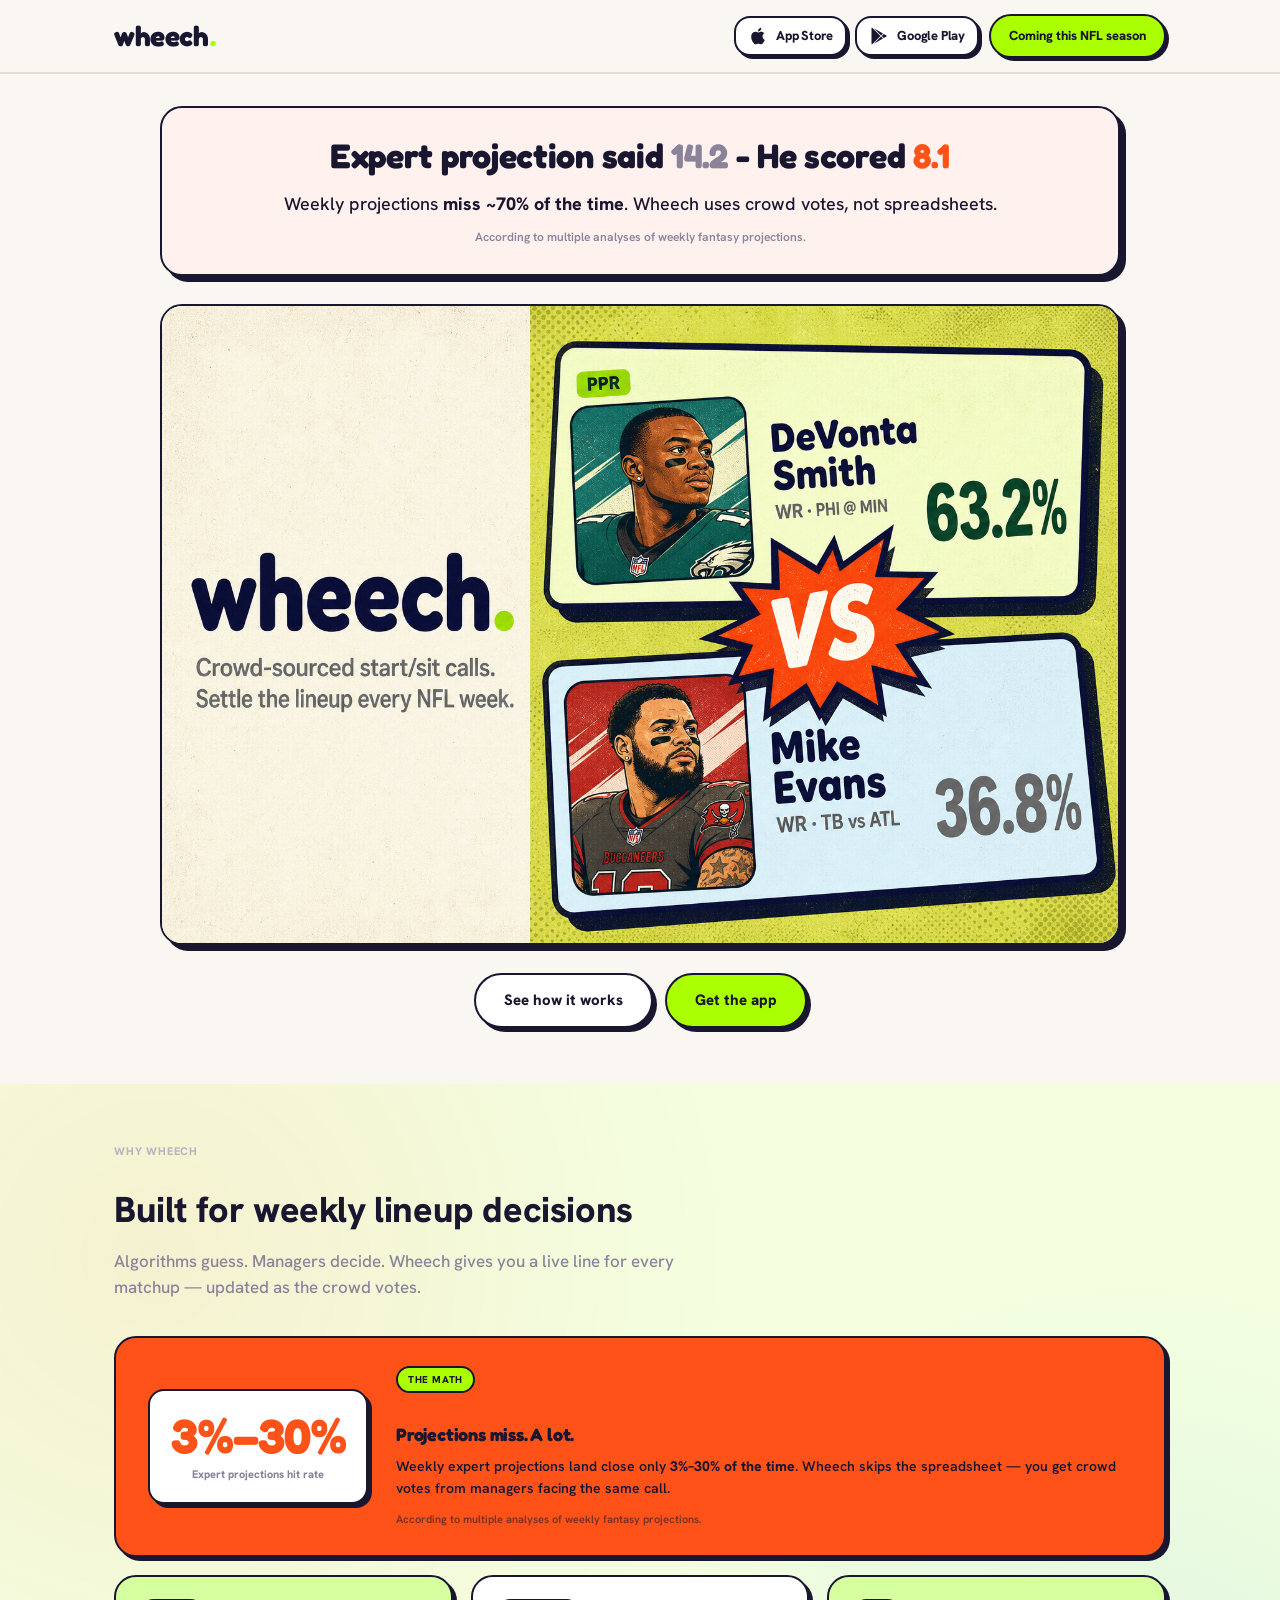
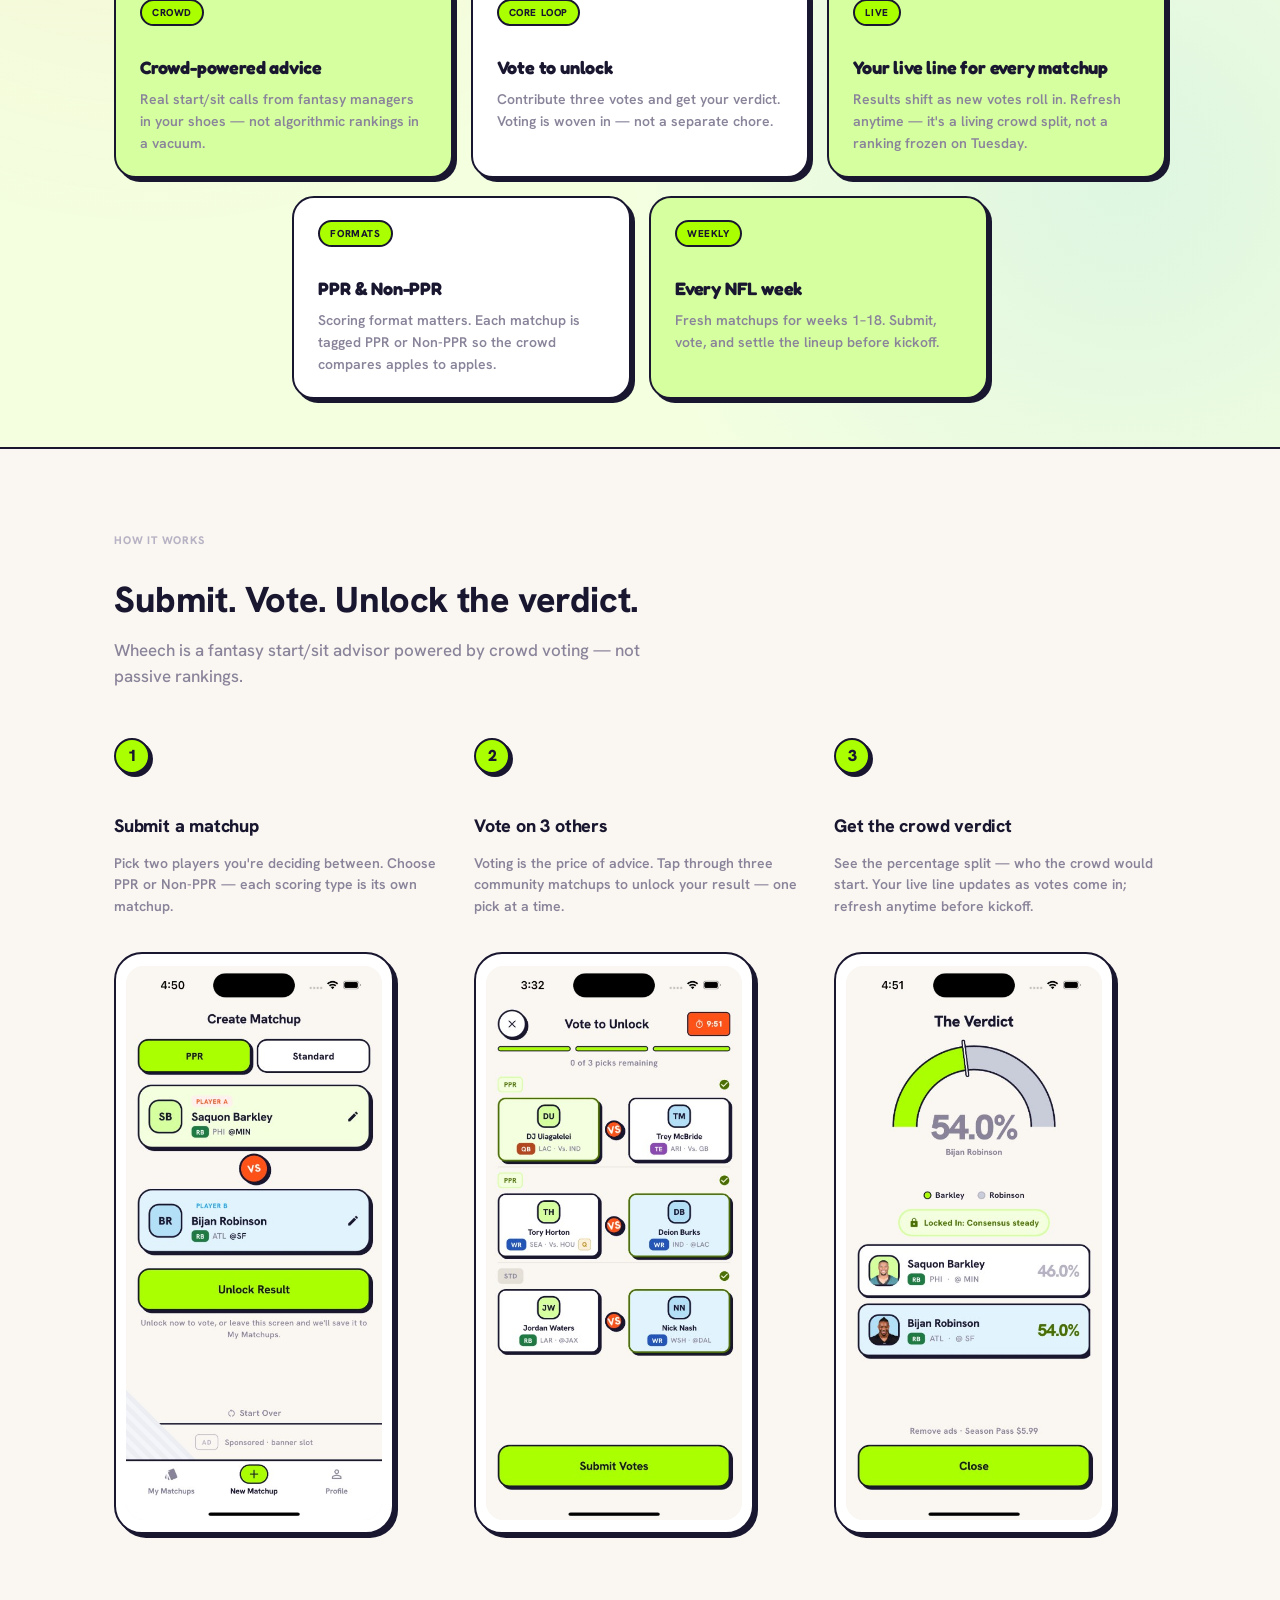
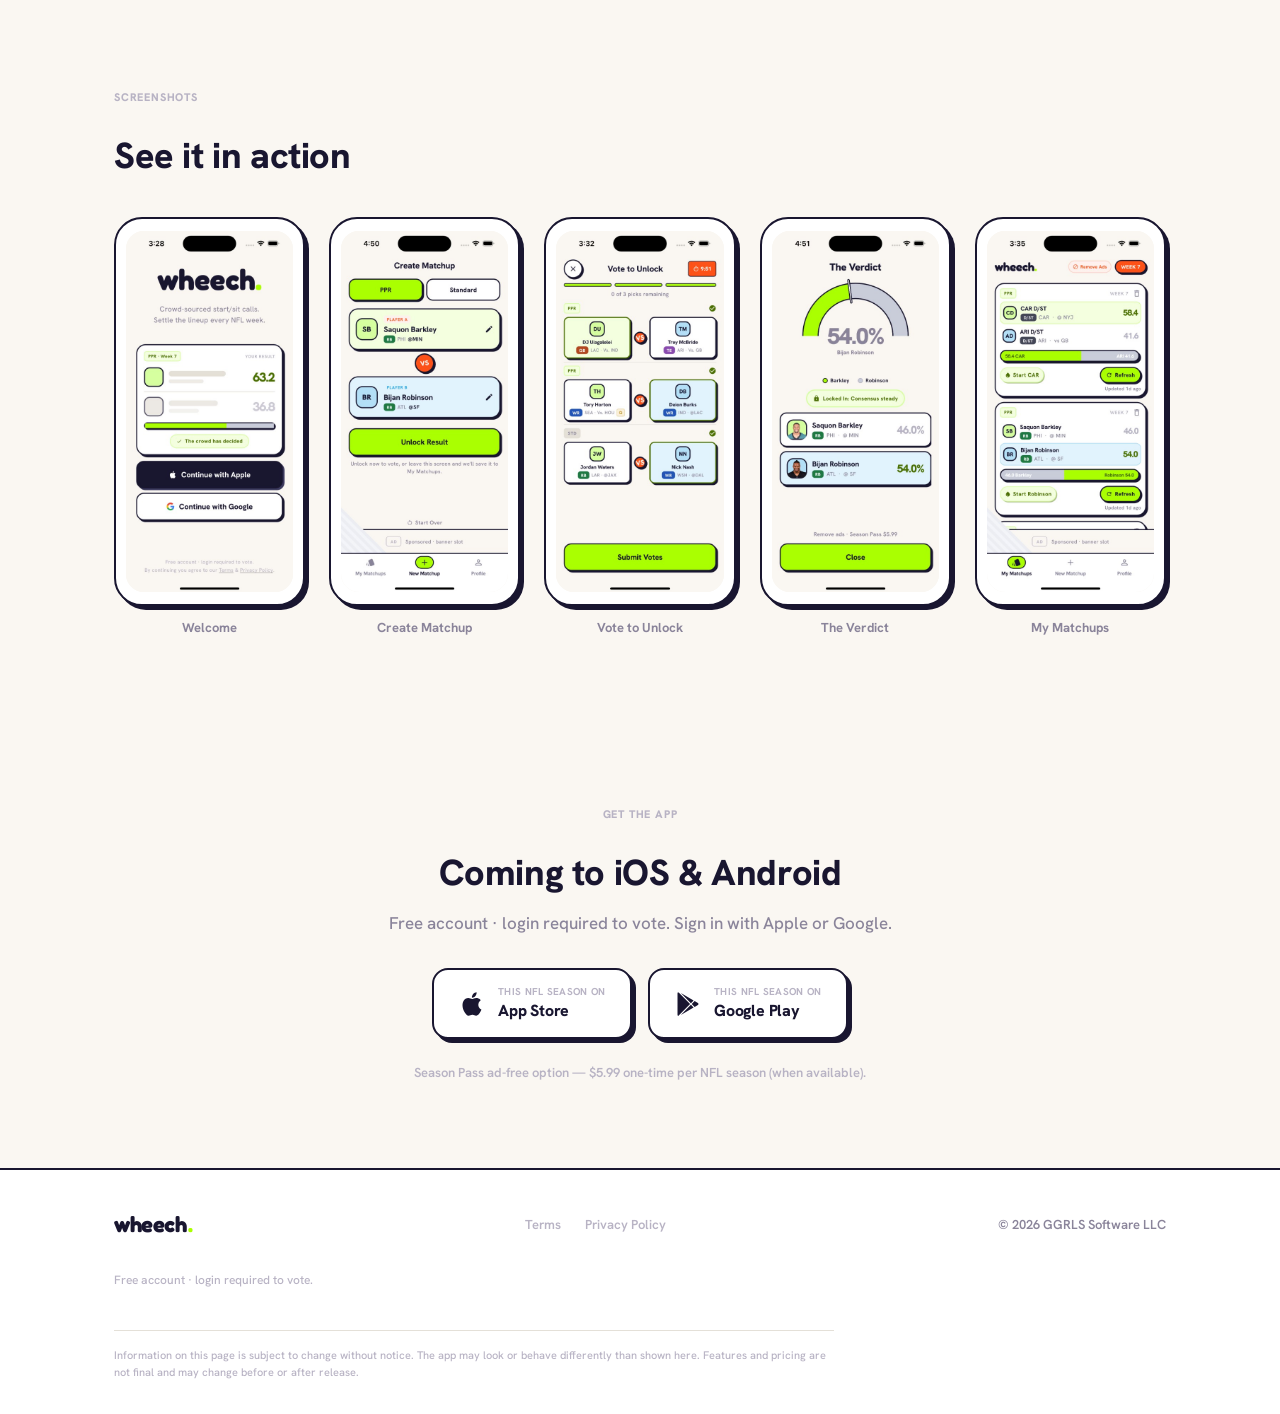
==== index.html @ e5c4a901 "Update coming-soon copy to reference this NFL season. Replace generic "Coming soon" messaging in the" ====
<!DOCTYPE html>
<html lang="en">
<head>
  <meta charset="UTF-8">
  <meta name="viewport" content="width=device-width, initial-scale=1.0, viewport-fit=cover">
  <meta name="theme-color" content="#faf7f2">
  <title>Wheech — Crowd-sourced start/sit calls</title>
  <meta name="description" content="Crowd-sourced start/sit calls. Settle the lineup every NFL week.">
  <meta property="og:title" content="Wheech — Crowd-sourced start/sit calls">
  <meta property="og:description" content="Submit a start/sit matchup, vote on three others, and unlock the crowd verdict.">
  <meta property="og:type" content="website">
  <meta property="og:image" content="images/screenshots/og-image.png">
  <link rel="icon" href="images/favicon.png" type="image/png">
  <link rel="apple-touch-icon" href="images/apple-touch-icon.png">
  <link rel="preconnect" href="https://fonts.googleapis.com">
  <link rel="preconnect" href="https://fonts.gstatic.com" crossorigin>
  <link rel="stylesheet" href="css/wheech-lz.css">
  <link rel="stylesheet" href="css/site.css">
</head>
<body>
  <div class="site-wrap">
    <header class="site-nav">
      <div class="site-nav__inner">
        <a href="#" class="wh-wordmark" aria-label="Wheech home">wheech<span class="wh-dot">.</span></a>
        <div class="site-nav__actions">
          <div class="site-nav__stores" aria-label="Download the app">
            <a href="#get-app" class="store-badge store-badge--nav" aria-label="App Store — coming this NFL season">
              <svg class="store-badge__icon" viewBox="0 0 24 24" fill="currentColor" aria-hidden="true"><path d="M18.71 19.5c-.83 1.24-1.71 2.45-3.05 2.47-1.34.03-1.77-.79-3.29-.79-1.53 0-2 .77-3.27.82-1.31.05-2.3-1.32-3.14-2.53C4.25 17 2.94 12.45 4.7 9.39c.87-1.52 2.43-2.48 4.12-2.51 1.28-.02 2.5.87 3.29.87.78 0 2.26-1.07 3.81-.91.65.03 2.47.26 3.64 1.98-.09.06-2.17 1.28-2.15 3.81.03 3.02 2.65 4.03 2.68 4.04-.03.07-.42 1.44-1.38 2.83M13 3.5c.73-.83 1.94-1.46 2.94-1.5.13 1.17-.34 2.35-1.04 3.19-.69.85-1.83 1.51-2.95 1.42-.15-1.15.41-2.35 1.05-3.11z"/></svg>
              <span class="store-badge__text">
                <span class="store-badge__label">App Store</span>
              </span>
            </a>
            <a href="#get-app" class="store-badge store-badge--nav" aria-label="Google Play — coming this NFL season">
              <svg class="store-badge__icon" viewBox="0 0 24 24" fill="currentColor" aria-hidden="true"><path d="M3.609 1.814L13.792 12 3.61 22.186a1.004 1.004 0 0 1-.601-.92V2.734a1.004 1.004 0 0 1 .601-.92zm10.89 10.893l2.302 2.302-10.937 6.333 8.635-8.635zm3.199-3.198l2.807 1.626a1 1 0 0 1 0 1.73l-2.808 1.626L15.206 12l2.492-2.491zM5.864 2.658L16.8 8.99l-2.302 2.302-8.634-8.634z"/></svg>
              <span class="store-badge__text">
                <span class="store-badge__label">Google Play</span>
              </span>
            </a>
          </div>
          <span class="site-nav__cta">Coming this NFL season</span>
        </div>
      </div>
    </header>

    <main>
      <section class="hero">
        <div class="container hero__inner">
          <div class="hook-stat" role="region" aria-label="Why projections fall short">
            <h1 class="hook-stat__headline">
              Expert projection said <span class="hook-stat__proj">14.2</span> - He scored <span class="hook-stat__actual">8.1</span>
            </h1>
            <p class="hook-stat__body">
              Weekly projections <strong>miss ~70% of the time</strong>.
              Wheech uses crowd votes, not spreadsheets.
            </p>
            <p class="hook-stat__source">According to multiple analyses of weekly fantasy projections.</p>
          </div>
          <figure class="hero-art" aria-label="Wheech — crowd-sourced start/sit calls">
            <img
              src="images/screenshots/og-image.png"
              alt="Wheech — Crowd-sourced start/sit calls. DeVonta Smith vs Mike Evans crowd verdict."
              class="hero-art__img"
              width="1200"
              height="630"
            >
          </figure>
          <div class="hero__actions">
            <a href="#how-it-works" class="hero__cta hero__cta--ghost">See how it works</a>
            <a href="#get-app" class="hero__cta">Get the app</a>
          </div>
        </div>
      </section>

      <section class="section section--tight why-wheech" id="why-wheech">
        <div class="container">
          <p class="section__eyebrow">Why Wheech</p>
          <h2 class="section__title">Built for weekly lineup decisions</h2>
          <p class="section__lead">Algorithms guess. Managers decide. Wheech gives you a live line for every matchup — updated as the crowd votes.</p>

          <div class="features">
            <article class="feature-card feature-card--featured">
              <div class="feature-card__stat-block" aria-hidden="true">
                <span class="feature-card__stat">3%–30%</span>
                <span class="feature-card__stat-label">Expert projections hit rate</span>
              </div>
              <div class="feature-card__content">
                <span class="feature-card__badge feature-card__badge--lime">The math</span>
                <h3 class="feature-card__title">Projections miss. A lot.</h3>
                <p class="feature-card__text">Weekly expert projections land close only <strong>3%–30% of the time</strong>. Wheech skips the spreadsheet — you get crowd votes from managers facing the same call.</p>
                <p class="feature-card__source">According to multiple analyses of weekly fantasy projections.</p>
              </div>
            </article>

            <article class="feature-card">
              <span class="feature-card__badge feature-card__badge--lime">Crowd</span>
              <h3 class="feature-card__title">Crowd-powered advice</h3>
              <p class="feature-card__text">Real start/sit calls from fantasy managers in your shoes — not algorithmic rankings in a vacuum.</p>
            </article>

            <article class="feature-card">
              <span class="feature-card__badge feature-card__badge--lime">Core loop</span>
              <h3 class="feature-card__title">Vote to unlock</h3>
              <p class="feature-card__text">Contribute three votes and get your verdict. Voting is woven in — not a separate chore.</p>
            </article>

            <article class="feature-card">
              <span class="feature-card__badge feature-card__badge--lime">Live</span>
              <h3 class="feature-card__title">Your live line for every matchup</h3>
              <p class="feature-card__text">Results shift as new votes roll in. Refresh anytime — it's a living crowd split, not a ranking frozen on Tuesday.</p>
            </article>

            <article class="feature-card">
              <span class="feature-card__badge feature-card__badge--lime">Formats</span>
              <h3 class="feature-card__title">PPR &amp; Non-PPR</h3>
              <p class="feature-card__text">Scoring format matters. Each matchup is tagged PPR or Non-PPR so the crowd compares apples to apples.</p>
            </article>

            <article class="feature-card">
              <span class="feature-card__badge feature-card__badge--lime">Weekly</span>
              <h3 class="feature-card__title">Every NFL week</h3>
              <p class="feature-card__text">Fresh matchups for weeks 1–18. Submit, vote, and settle the lineup before kickoff.</p>
            </article>
          </div>
        </div>
      </section>

      <section class="section" id="how-it-works">
        <div class="container">
          <p class="section__eyebrow">How it works</p>
          <h2 class="section__title">Submit. Vote. Unlock the verdict.</h2>
          <p class="section__lead">Wheech is a fantasy start/sit advisor powered by crowd voting — not passive rankings.</p>

          <div class="steps">
            <article class="step">
              <span class="step__num">1</span>
              <div>
                <h3 class="step__title">Submit a matchup</h3>
                <p class="step__text">Pick two players you're deciding between. Choose PPR or Non-PPR — each scoring type is its own matchup.</p>
              </div>
              <figure class="phone-frame" aria-label="App screenshot: Create matchup">
                <div class="phone-frame__shell">
                  <div class="phone-frame__screen">
                    <div class="screenshot-slot">
                      <img src="images/screenshots/create-matchup.png" alt="Create matchup screen" class="screenshot-img" onload="this.parentElement.classList.add('has-image')" onerror="this.remove()">
                      <div class="screenshot-placeholder">
                        <span class="screenshot-placeholder__label">Screenshot: Create Matchup</span>
                        <span class="screenshot-placeholder__file">create-matchup.png</span>
                      </div>
                    </div>
                  </div>
                </div>
              </figure>
            </article>

            <article class="step">
              <span class="step__num">2</span>
              <div>
                <h3 class="step__title">Vote on 3 others</h3>
                <p class="step__text">Voting is the price of advice. Tap through three community matchups to unlock your result — one pick at a time.</p>
              </div>
              <figure class="phone-frame" aria-label="App screenshot: Vote gate">
                <div class="phone-frame__shell">
                  <div class="phone-frame__screen">
                    <div class="screenshot-slot">
                      <img src="images/screenshots/vote-gate.png" alt="Vote gate screen" class="screenshot-img" onload="this.parentElement.classList.add('has-image')" onerror="this.remove()">
                      <div class="screenshot-placeholder">
                        <span class="screenshot-placeholder__label">Screenshot: Vote gate</span>
                        <span class="screenshot-placeholder__file">vote-gate.png</span>
                      </div>
                    </div>
                  </div>
                </div>
              </figure>
            </article>

            <article class="step">
              <span class="step__num">3</span>
              <div>
                <h3 class="step__title">Get the crowd verdict</h3>
                <p class="step__text">See the percentage split — who the crowd would start. Your live line updates as votes come in; refresh anytime before kickoff.</p>
              </div>
              <figure class="phone-frame" aria-label="App screenshot: Results">
                <div class="phone-frame__shell">
                  <div class="phone-frame__screen">
                    <div class="screenshot-slot">
                      <img src="images/screenshots/results.png" alt="Results screen" class="screenshot-img" onload="this.parentElement.classList.add('has-image')" onerror="this.remove()">
                      <div class="screenshot-placeholder">
                        <span class="screenshot-placeholder__label">Screenshot: Results / Verdict</span>
                        <span class="screenshot-placeholder__file">results.png</span>
                      </div>
                    </div>
                  </div>
                </div>
              </figure>
            </article>
          </div>
        </div>
      </section>

      <section class="section" id="screenshots">
        <div class="container">
          <p class="section__eyebrow">Screenshots</p>
          <h2 class="section__title">See it in action</h2>

          <div class="screenshots-grid screenshots-grid--5">
            <div>
              <figure class="phone-frame">
                <div class="phone-frame__shell">
                  <div class="phone-frame__screen">
                    <div class="screenshot-slot">
                      <img src="images/screenshots/welcome.png" alt="Welcome screen" class="screenshot-img" onload="this.parentElement.classList.add('has-image')" onerror="this.remove()">
                      <div class="screenshot-placeholder">
                        <span class="screenshot-placeholder__label">Welcome</span>
                        <span class="screenshot-placeholder__file">welcome.png</span>
                      </div>
                    </div>
                  </div>
                </div>
              </figure>
              <p class="screenshots-grid__caption">Welcome</p>
            </div>
            <div>
              <figure class="phone-frame">
                <div class="phone-frame__shell">
                  <div class="phone-frame__screen">
                    <div class="screenshot-slot">
                      <img src="images/screenshots/create-matchup.png" alt="Create matchup" class="screenshot-img" onload="this.parentElement.classList.add('has-image')" onerror="this.remove()">
                      <div class="screenshot-placeholder">
                        <span class="screenshot-placeholder__label">Create Matchup</span>
                        <span class="screenshot-placeholder__file">create-matchup.png</span>
                      </div>
                    </div>
                  </div>
                </div>
              </figure>
              <p class="screenshots-grid__caption">Create Matchup</p>
            </div>
            <div>
              <figure class="phone-frame">
                <div class="phone-frame__shell">
                  <div class="phone-frame__screen">
                    <div class="screenshot-slot">
                      <img src="images/screenshots/vote-gate.png" alt="Vote gate" class="screenshot-img" onload="this.parentElement.classList.add('has-image')" onerror="this.remove()">
                      <div class="screenshot-placeholder">
                        <span class="screenshot-placeholder__label">Vote gate</span>
                        <span class="screenshot-placeholder__file">vote-gate.png</span>
                      </div>
                    </div>
                  </div>
                </div>
              </figure>
              <p class="screenshots-grid__caption">Vote to Unlock</p>
            </div>
            <div>
              <figure class="phone-frame">
                <div class="phone-frame__shell">
                  <div class="phone-frame__screen">
                    <div class="screenshot-slot">
                      <img src="images/screenshots/results.png" alt="Results screen" class="screenshot-img" onload="this.parentElement.classList.add('has-image')" onerror="this.remove()">
                      <div class="screenshot-placeholder">
                        <span class="screenshot-placeholder__label">The Verdict</span>
                        <span class="screenshot-placeholder__file">results.png</span>
                      </div>
                    </div>
                  </div>
                </div>
              </figure>
              <p class="screenshots-grid__caption">The Verdict</p>
            </div>
            <div>
              <figure class="phone-frame">
                <div class="phone-frame__shell">
                  <div class="phone-frame__screen">
                    <div class="screenshot-slot">
                      <img src="images/screenshots/my-matchups.png" alt="My Matchups screen" class="screenshot-img" onload="this.parentElement.classList.add('has-image')" onerror="this.remove()">
                      <div class="screenshot-placeholder">
                        <span class="screenshot-placeholder__label">My Matchups</span>
                        <span class="screenshot-placeholder__file">my-matchups.png</span>
                      </div>
                    </div>
                  </div>
                </div>
              </figure>
              <p class="screenshots-grid__caption">My Matchups</p>
            </div>
          </div>
        </div>
      </section>

      <section class="section get-app" id="get-app">
        <div class="container">
          <p class="section__eyebrow">Get the app</p>
          <h2 class="section__title">Coming to iOS &amp; Android</h2>
          <p class="section__lead">Free account · login required to vote. Sign in with Apple or Google.</p>

          <div class="store-badges">
            <div class="store-badge" aria-label="App Store — coming this NFL season">
              <svg class="store-badge__icon" viewBox="0 0 24 24" fill="currentColor" aria-hidden="true"><path d="M18.71 19.5c-.83 1.24-1.71 2.45-3.05 2.47-1.34.03-1.77-.79-3.29-.79-1.53 0-2 .77-3.27.82-1.31.05-2.3-1.32-3.14-2.53C4.25 17 2.94 12.45 4.7 9.39c.87-1.52 2.43-2.48 4.12-2.51 1.28-.02 2.5.87 3.29.87.78 0 2.26-1.07 3.81-.91.65.03 2.47.26 3.64 1.98-.09.06-2.17 1.28-2.15 3.81.03 3.02 2.65 4.03 2.68 4.04-.03.07-.42 1.44-1.38 2.83M13 3.5c.73-.83 1.94-1.46 2.94-1.5.13 1.17-.34 2.35-1.04 3.19-.69.85-1.83 1.51-2.95 1.42-.15-1.15.41-2.35 1.05-3.11z"/></svg>
              <span class="store-badge__text">
                <span class="store-badge__small">This NFL season on</span>
                <span class="store-badge__label">App Store</span>
              </span>
            </div>
            <div class="store-badge" aria-label="Google Play — coming this NFL season">
              <svg class="store-badge__icon" viewBox="0 0 24 24" fill="currentColor" aria-hidden="true"><path d="M3.609 1.814L13.792 12 3.61 22.186a1.004 1.004 0 0 1-.601-.92V2.734a1.004 1.004 0 0 1 .601-.92zm10.89 10.893l2.302 2.302-10.937 6.333 8.635-8.635zm3.199-3.198l2.807 1.626a1 1 0 0 1 0 1.73l-2.808 1.626L15.206 12l2.492-2.491zM5.864 2.658L16.8 8.99l-2.302 2.302-8.634-8.634z"/></svg>
              <span class="store-badge__text">
                <span class="store-badge__small">This NFL season on</span>
                <span class="store-badge__label">Google Play</span>
              </span>
            </div>
          </div>

          <p class="get-app__note">Season Pass ad-free option — $5.99 one-time per NFL season (when available).</p>
        </div>
      </section>
    </main>

    <footer class="site-footer">
      <div class="container site-footer__inner">
        <div class="wh-wordmark" style="font-size:22px;">wheech<span class="wh-dot">.</span></div>
        <div class="site-footer__links">
          <a href="/terms">Terms</a>
          <a href="/privacy">Privacy Policy</a>
        </div>
        <p class="site-footer__copy">&copy; 2026 GGRLS Software LLC</p>
        <p class="site-footer__legal">Free account · login required to vote.</p>
        <p class="site-footer__disclaimer">Information on this page is subject to change without notice. The app may look or behave differently than shown here. Features and pricing are not final and may change before or after release.</p>
      </div>
    </footer>
  </div>
</body>
</html>
---- css/wheech-lz.css ----
/* ================================================================
   Wheech — Lime Zest Theme
   Electric lime primary · Orange accent · Blue rival · Navy ink
   ================================================================

   TABLE OF CONTENTS
   -----------------
   1. Tokens (custom properties)
   2. Base reset
   3. Typography
   4. Utility classes
   5. Layout — Screen shell, Status bar, Header, Body, Tab bar
   6. Components — Buttons, Cards, Avatars, Badges
   7. Forms — Toggle, Search, Vote controls
   8. Data — Split bar, Donut chart legend
   9. Motion

   ================================================================ */

@import url('https://fonts.googleapis.com/css2?family=Hanken+Grotesk:wght@500;600;700;800;900&display=swap');
@import url('https://fonts.googleapis.com/css2?family=Fredoka:wght@400;500;600;700&display=swap');

/* ================================================================
   1. TOKENS
   ================================================================ */

:root {
  /* ── Brand colors ─────────────────────────────────────────── */
  --wh-lime:        #aaff00;   /* Electric lime — primary action */
  --wh-lime-lt:     #f4ffe0;   /* Lime tint — card backgrounds   */
  --wh-lime-mid:    #d6ffa0;   /* Lime mid — avatar backgrounds  */
  --wh-lime-dk:     #4a7000;   /* Lime dark — text on lime tints */

  --wh-orange:      #ff5219;   /* Orange — accent, VS badge, week pill */
  --wh-orange-lt:   #fff1ed;   /* Orange tint                    */
  --wh-orange-mid:  #ffd0c2;   /* Orange mid                     */

  --wh-blue:        #1ba3e8;   /* Blue — rival / player B        */
  --wh-blue-lt:     #e1f3fd;   /* Blue tint                      */
  --wh-blue-mid:    #b3dff7;   /* Blue mid                       */

  /* ── Neutrals ─────────────────────────────────────────────── */
  --wh-bg:          #faf7f2;   /* App background — warm off-white */
  --wh-surface:     #ffffff;   /* Card / sheet surfaces           */
  --wh-ink:         #191630;   /* Primary text / strokes          */
  --wh-muted:       #8a849a;   /* Secondary text                  */
  --wh-faint:       #b8b3c4;   /* Placeholder / disabled text     */
  --wh-line:        #e4e0d8;   /* Dividers, borders               */
  --wh-rival:       #c9cdda;   /* Rival (losing) segment fill     */

  /* ── Position tag colors ─────────────────────────────────── */
  --wh-pos-wr:      #2456b8;
  --wh-pos-rb:      #1f7a44;
  --wh-pos-qb:      #b3471f;
  --wh-pos-te:      #8a4ab0;
  --wh-pos-k:       #7a7d8c;
  --wh-pos-def:     #444758;

  /* ── Typography ───────────────────────────────────────────── */
  --wh-font:        'Hanken Grotesk', -apple-system, BlinkMacSystemFont, sans-serif;
  --wh-font-display:'Fredoka', 'Hanken Grotesk', -apple-system, BlinkMacSystemFont, sans-serif;
  --wh-size-xs:     10px;
  --wh-size-sm:     12px;
  --wh-size-base:   14px;
  --wh-size-md:     16px;
  --wh-size-lg:     18px;
  --wh-size-xl:     20px;
  --wh-size-2xl:    24px;
  --wh-size-3xl:    28px;
  --wh-size-4xl:    36px;
  --wh-size-5xl:    50px;

  /* ── Spacing ──────────────────────────────────────────────── */
  --wh-space-1:     4px;
  --wh-space-2:     8px;
  --wh-space-3:     12px;
  --wh-space-4:     16px;
  --wh-space-5:     20px;
  --wh-space-6:     24px;

  /* ── Borders & shadows ────────────────────────────────────── */
  --wh-stroke:      2.5px;
  --wh-stroke-sm:   1.5px;
  --wh-radius-sm:   6px;
  --wh-radius-md:   12px;
  --wh-radius-lg:   16px;
  --wh-radius-xl:   22px;
  --wh-radius-pill: 999px;

  --wh-shadow-sm:   3px 3px 0 var(--wh-ink);
  --wh-shadow-md:   4px 4px 0 var(--wh-ink);

  /* ── Motion ───────────────────────────────────────────────── */
  --wh-ease:        cubic-bezier(.25, .46, .45, .94);
  --wh-dur-fast:    120ms;
  --wh-dur-base:    200ms;
}

/* ================================================================
   2. BASE RESET (scoped)
   ================================================================ */

.wh-screen,
.wh-screen * {
  box-sizing: border-box;
  margin: 0;
  padding: 0;
}

.wh-screen {
  width: 390px;
  height: 844px;
  display: flex;
  flex-direction: column;
  background: var(--wh-bg);
  color: var(--wh-ink);
  font-family: var(--wh-font);
  font-size: var(--wh-size-base);
  position: relative;
  overflow: hidden;
  -webkit-font-smoothing: antialiased;
  text-rendering: optimizeLegibility;
}

/* ================================================================
   3. TYPOGRAPHY
   ================================================================ */

/* Scale */
.wh-text-xs   { font-size: var(--wh-size-xs);  }
.wh-text-sm   { font-size: var(--wh-size-sm);  }
.wh-text-base { font-size: var(--wh-size-base); }
.wh-text-md   { font-size: var(--wh-size-md);  }
.wh-text-lg   { font-size: var(--wh-size-lg);  }
.wh-text-xl   { font-size: var(--wh-size-xl);  }
.wh-text-2xl  { font-size: var(--wh-size-2xl); }
.wh-text-3xl  { font-size: var(--wh-size-3xl); }

/* Weights */
.wh-medium   { font-weight: 600; }
.wh-bold     { font-weight: 700; }
.wh-extrabold{ font-weight: 800; }
.wh-black    { font-weight: 900; }

/* Colors */
.wh-ink      { color: var(--wh-ink);    }
.wh-muted    { color: var(--wh-muted);  }
.wh-faint    { color: var(--wh-faint);  }
.wh-lime-dk  { color: var(--wh-lime-dk);}

/* Label — all-caps eyebrow */
.wh-label {
  font-size: 11px;
  font-weight: 800;
  letter-spacing: .8px;
  text-transform: uppercase;
  color: var(--wh-faint);
}
.wh-label--a { color: var(--wh-orange); }
.wh-label--b { color: var(--wh-blue);   }

/* Wordmark */
.wh-wordmark {
  font-family: var(--wh-font-display);
  font-size: var(--wh-size-3xl);
  font-weight: 700;
  letter-spacing: -.4px;
  line-height: 1;
  display: inline-flex;
  align-items: baseline;
  gap: 1px;
}
.wh-wordmark .wh-dot { color: var(--wh-lime); }

/* Player name */
.wh-player-name {
  font-size: var(--wh-size-lg);
  font-weight: 800;
  letter-spacing: -.3px;
  line-height: 1.1;
}

/* Player meta row */
.wh-player-meta {
  display: flex;
  align-items: center;
  gap: 7px;
  margin-top: 5px;
  font-size: 12.5px;
  font-weight: 600;
  color: var(--wh-muted);
  white-space: nowrap;
}

/* Screen title */
.wh-screen-title {
  font-size: var(--wh-size-xl);
  font-weight: 800;
  letter-spacing: -.3px;
}

/* ================================================================
   4. UTILITY CLASSES
   ================================================================ */

.wh-flex         { display: flex; }
.wh-flex-col     { display: flex; flex-direction: column; }
.wh-items-center { align-items: center; }
.wh-justify-between { justify-content: space-between; }
.wh-gap-1  { gap: var(--wh-space-1); }
.wh-gap-2  { gap: var(--wh-space-2); }
.wh-gap-3  { gap: var(--wh-space-3); }
.wh-gap-4  { gap: var(--wh-space-4); }
.wh-text-center { text-align: center; }

/* ================================================================
   5. LAYOUT
   ================================================================ */

/* ── Status bar ── */
.wh-status {
  height: 50px;
  flex: 0 0 auto;
  display: flex;
  align-items: flex-end;
  justify-content: space-between;
  padding: 0 var(--wh-space-6) 7px;
  font-size: 15px;
  font-weight: 700;
}
.wh-status-icons {
  display: flex;
  align-items: center;
  gap: 6px;
}

/* ── Header ── */
.wh-header {
  flex: 0 0 auto;
  display: flex;
  align-items: center;
  gap: var(--wh-space-3);
  padding: 6px var(--wh-space-5) 14px;
}
.wh-header-title {
  flex: 1;
  text-align: center;
  font-size: var(--wh-size-xl);
  font-weight: 800;
  letter-spacing: -.3px;
}

/* ── Scroll body ── */
.wh-body {
  flex: 1 1 auto;
  overflow: hidden;
  padding: 0 var(--wh-space-5);
  display: flex;
  flex-direction: column;
}
.wh-spacer { flex: 1; }

/* ── Home indicator ── */
.wh-home-indicator {
  height: 22px;
  flex: 0 0 auto;
  display: flex;
  align-items: center;
  justify-content: center;
}
.wh-home-indicator::after {
  content: "";
  width: 134px;
  height: 5px;
  border-radius: 3px;
  background: var(--wh-ink);
  opacity: .8;
}

/* ── Tab bar ── */
.wh-tabs {
  flex: 0 0 auto;
  display: flex;
  justify-content: space-around;
  padding: 10px 8px 6px;
  border-top: var(--wh-stroke) solid var(--wh-ink);
  background: var(--wh-surface);
}
.wh-tab {
  display: flex;
  flex-direction: column;
  align-items: center;
  gap: 4px;
  font-size: 10.5px;
  font-weight: 700;
  color: var(--wh-faint);
  flex: 1;
}
.wh-tab__pill {
  width: 40px;
  height: 28px;
  border-radius: var(--wh-radius-pill);
  display: grid;
  place-items: center;
}
.wh-tab--active {
  color: var(--wh-ink);
}
.wh-tab--active .wh-tab__pill {
  background: var(--wh-lime);
}

/* ── Ad banner ── */
.wh-ad {
  flex: 0 0 auto;
  height: 56px;
  display: flex;
  align-items: center;
  justify-content: center;
  gap: 10px;
  background: repeating-linear-gradient(
    135deg,
    #eceef3 0 10px,
    #f4f5f8 10px 20px
  );
  border-top: 2px solid var(--wh-ink);
}
.wh-ad__tag {
  font-size: 10px;
  font-weight: 800;
  letter-spacing: 1px;
  text-transform: uppercase;
  color: var(--wh-faint);
  border: 1px dashed var(--wh-faint);
  padding: 4px 9px;
  border-radius: var(--wh-radius-sm);
}

/* ================================================================
   6. COMPONENTS
   ================================================================ */

/* ── Icon button (circle) ── */
.wh-iconbtn {
  width: 44px;
  height: 44px;
  border-radius: 50%;
  background: var(--wh-surface);
  border: var(--wh-stroke) solid var(--wh-ink);
  box-shadow: var(--wh-shadow-sm);
  display: grid;
  place-items: center;
  color: var(--wh-ink);
  flex: 0 0 auto;
  cursor: pointer;
  transition: box-shadow var(--wh-dur-fast) var(--wh-ease),
              transform  var(--wh-dur-fast) var(--wh-ease);
}
.wh-iconbtn:active {
  box-shadow: 1px 1px 0 var(--wh-ink);
  transform: translate(2px, 2px);
}

/* ── CTA button ── */
.wh-cta {
  background: var(--wh-lime);
  color: var(--wh-ink);
  border: var(--wh-stroke) solid var(--wh-ink);
  box-shadow: var(--wh-shadow-md);
  border-radius: 18px;
  padding: 17px;
  text-align: center;
  font-family: var(--wh-font);
  font-size: var(--wh-size-lg);
  font-weight: 800;
  cursor: pointer;
  letter-spacing: -.2px;
  transition: box-shadow var(--wh-dur-fast) var(--wh-ease),
              transform  var(--wh-dur-fast) var(--wh-ease);
}
.wh-cta:active {
  box-shadow: 1px 1px 0 var(--wh-ink);
  transform: translate(3px, 3px);
}
.wh-cta--ghost {
  background: var(--wh-surface);
}
.wh-cta--disabled {
  background: var(--wh-line);
  color: var(--wh-faint);
  border-color: var(--wh-faint);
  box-shadow: none;
  cursor: default;
}

/* ── Player card ── */
.wh-card {
  border: var(--wh-stroke) solid var(--wh-ink);
  border-radius: var(--wh-radius-xl);
  box-shadow: var(--wh-shadow-md);
  padding: 14px 16px;
  display: flex;
  align-items: center;
  gap: 14px;
  background: var(--wh-surface);
}
.wh-card--a { background: var(--wh-lime-lt); }
.wh-card--b { background: var(--wh-blue-lt); }

/* ── New matchup slot (dashed) ── */
.wh-card--new {
  border: var(--wh-stroke) dashed var(--wh-lime);
  border-radius: var(--wh-radius-xl);
  padding: 18px var(--wh-space-5);
  display: flex;
  align-items: center;
  gap: 14px;
  background: var(--wh-lime-lt);
  cursor: pointer;
}

/* ── Avatar ── */
.wh-av {
  width: 58px;
  height: 58px;
  border-radius: var(--wh-radius-lg);
  flex: 0 0 auto;
  border: var(--wh-stroke) solid var(--wh-ink);
  display: grid;
  place-items: center;
  font-size: 17px;
  font-weight: 900;
  color: var(--wh-ink);
  background: var(--wh-line);
}
.wh-av--a   { background: var(--wh-lime-mid); }
.wh-av--b   { background: var(--wh-blue-mid); }
.wh-av--new { background: var(--wh-lime); }
.wh-av--sm  { width: 44px; height: 44px; font-size: 13px; border-radius: var(--wh-radius-md); }

/* ── Position tag ── */
.wh-pos {
  font-size: 10px;
  font-weight: 800;
  letter-spacing: .3px;
  color: #fff;
  padding: 2px 7px;
  border-radius: var(--wh-radius-sm);
  flex-shrink: 0;
}
.wh-pos--wr  { background: var(--wh-pos-wr);  }
.wh-pos--rb  { background: var(--wh-pos-rb);  }
.wh-pos--qb  { background: var(--wh-pos-qb);  }
.wh-pos--te  { background: var(--wh-pos-te);  }
.wh-pos--k   { background: var(--wh-pos-k);   }
.wh-pos--def { background: var(--wh-pos-def); }

/* ── Scoring badge ── */
.wh-badge {
  font-size: 10.5px;
  font-weight: 800;
  letter-spacing: .4px;
  text-transform: uppercase;
  padding: 3px 8px;
  border-radius: var(--wh-radius-sm);
  white-space: nowrap;
}
.wh-badge--ppr {
  background: var(--wh-lime-lt);
  color: var(--wh-lime-dk);
  border: var(--wh-stroke-sm) solid var(--wh-lime-mid);
}
.wh-badge--std {
  background: var(--wh-line);
  color: var(--wh-muted);
  border: var(--wh-stroke-sm) solid var(--wh-line);
}

/* ── Week pill ── */
.wh-week-pill {
  display: inline-flex;
  align-items: center;
  gap: 8px;
  background: var(--wh-orange);
  color: #fff;
  border: var(--wh-stroke) solid var(--wh-ink);
  box-shadow: var(--wh-shadow-sm);
  padding: 8px 18px;
  border-radius: var(--wh-radius-pill);
  font-size: var(--wh-size-base);
  font-weight: 800;
  white-space: nowrap;
}
.wh-week-pill__dot {
  width: 8px;
  height: 8px;
  border-radius: 50%;
  background: var(--wh-lime);
  box-shadow: 0 0 0 2px rgba(170,255,0,.35);
  flex: 0 0 auto;
}

/* ── VS badge ── */
.wh-vs {
  display: flex;
  justify-content: center;
  margin: -12px 0;
  position: relative;
  z-index: 2;
}
.wh-vs__badge {
  width: 52px;
  height: 52px;
  background: var(--wh-orange);
  color: #fff;
  border: 3px solid var(--wh-ink);
  border-radius: 50%;
  display: grid;
  place-items: center;
  font-size: 16px;
  font-weight: 900;
  box-shadow: var(--wh-shadow-sm);
  transform: rotate(-8deg);
}

/* ── Timer chip ── */
.wh-timer {
  display: inline-flex;
  align-items: center;
  gap: 6px;
  font-size: 12.5px;
  font-weight: 700;
  color: var(--wh-muted);
}
.wh-timer__val {
  background: var(--wh-orange);
  color: #fff;
  border: var(--wh-stroke-sm) solid var(--wh-ink);
  border-radius: var(--wh-radius-sm);
  padding: 2px 8px;
  font-weight: 900;
}

/* ── My matchups result card ── */
.wh-result-card {
  border: var(--wh-stroke) solid var(--wh-ink);
  border-radius: var(--wh-radius-xl);
  box-shadow: var(--wh-shadow-md);
  padding: var(--wh-space-4);
  background: var(--wh-surface);
}
.wh-result-row {
  display: flex;
  align-items: center;
  gap: 11px;
  padding: 8px 0;
}
.wh-result-row + .wh-result-row {
  border-top: var(--wh-stroke-sm) solid var(--wh-line);
}
.wh-result-pct {
  font-size: 26px;
  font-weight: 900;
  letter-spacing: -1px;
  flex: 0 0 auto;
}
.wh-result-pct--win  { color: var(--wh-lime-dk); }
.wh-result-pct--lose { color: var(--wh-faint);   }

/* ── Inline search results list ── */
.wh-results-list {
  background: var(--wh-surface);
  border: var(--wh-stroke) solid var(--wh-ink);
  border-radius: var(--wh-radius-lg);
  box-shadow: var(--wh-shadow-md);
  overflow: hidden;
  margin-top: 8px;
}
.wh-result-item {
  display: flex;
  align-items: center;
  gap: 11px;
  padding: 11px 14px;
  border-bottom: var(--wh-stroke-sm) solid var(--wh-line);
  cursor: pointer;
}
.wh-result-item:last-child { border-bottom: none; }
.wh-result-item__av {
  width: 38px;
  height: 38px;
  border-radius: 11px;
  border: 2px solid var(--wh-ink);
  display: grid;
  place-items: center;
  font-size: 11px;
  font-weight: 800;
  background: var(--wh-line);
  flex: 0 0 auto;
}

/* ================================================================
   7. FORMS
   ================================================================ */

/* ── PPR / Standard toggle ── */
.wh-toggle {
  display: flex;
  gap: var(--wh-space-2);
  margin-bottom: 22px;
}
.wh-toggle__opt {
  flex: 1;
  text-align: center;
  padding: 13px 0;
  border-radius: var(--wh-radius-lg);
  font-family: var(--wh-font);
  font-size: 15px;
  font-weight: 800;
  border: var(--wh-stroke) solid var(--wh-ink);
  background: var(--wh-surface);
  color: var(--wh-ink);
  cursor: pointer;
  transition: background var(--wh-dur-base) var(--wh-ease);
}
.wh-toggle__opt--on {
  background: var(--wh-lime);
  box-shadow: var(--wh-shadow-sm);
}

/* ── Search slot ── */
.wh-search {
  border: var(--wh-stroke) solid var(--wh-ink);
  border-radius: var(--wh-radius-xl);
  box-shadow: var(--wh-shadow-md);
  padding: 14px 16px;
  display: flex;
  align-items: center;
  gap: var(--wh-space-3);
  background: var(--wh-surface);
  cursor: text;
}
.wh-search__placeholder {
  font-size: var(--wh-size-md);
  font-weight: 600;
  color: var(--wh-faint);
  flex: 1;
}
.wh-search__text {
  font-size: var(--wh-size-md);
  font-weight: 600;
  color: var(--wh-ink);
  flex: 1;
  display: flex;
  align-items: center;
  gap: 1px;
}

/* ── Vote player card ── */
.wh-vote-card {
  display: flex;
  align-items: center;
  gap: var(--wh-space-3);
  padding: 12px 14px;
  border-radius: var(--wh-radius-lg);
  border: var(--wh-stroke) solid var(--wh-ink);
  background: var(--wh-surface);
  margin-bottom: 7px;
  cursor: pointer;
  transition: background var(--wh-dur-fast) var(--wh-ease),
              box-shadow  var(--wh-dur-fast) var(--wh-ease);
}
.wh-vote-card--on {
  background: var(--wh-lime-lt);
  box-shadow: var(--wh-shadow-md);
}

/* ── Vote check circle ── */
.wh-vote-check {
  width: 28px;
  height: 28px;
  border-radius: 50%;
  border: var(--wh-stroke) solid var(--wh-ink);
  flex: 0 0 auto;
  display: grid;
  place-items: center;
  color: transparent;
}
.wh-vote-check--on {
  background: var(--wh-lime);
  color: var(--wh-ink);
}

/* ── Vote progress dots ── */
.wh-progress {
  display: flex;
  gap: 7px;
}
.wh-progress__dot {
  flex: 1;
  height: 7px;
  border-radius: 4px;
  background: var(--wh-line);
  border: var(--wh-stroke-sm) solid var(--wh-ink);
  transition: background var(--wh-dur-base) var(--wh-ease);
}
.wh-progress__dot--on { background: var(--wh-lime); }

/* ================================================================
   8. DATA DISPLAY
   ================================================================ */

/* ── Split bar ── */
.wh-split {
  height: 14px;
  border-radius: var(--wh-radius-pill);
  background: var(--wh-line);
  overflow: hidden;
  display: flex;
}
.wh-split__a { background: var(--wh-lime);   }
.wh-split__b { background: var(--wh-rival);  }

/* ── Donut chart legend row ── */
.wh-legend {
  display: flex;
  gap: var(--wh-space-4);
  justify-content: center;
  align-items: center;
}
.wh-legend__item {
  display: flex;
  align-items: center;
  gap: 6px;
  font-size: var(--wh-size-sm);
}
.wh-legend__dot {
  width: 12px;
  height: 12px;
  border-radius: 50%;
  flex: 0 0 auto;
}
.wh-legend__dot--a {
  background: var(--wh-lime);
  border: 1.5px solid var(--wh-ink);
}
.wh-legend__dot--b {
  background: var(--wh-line);
  border: 1.5px solid var(--wh-faint);
}
.wh-legend__name { font-weight: 700; color: var(--wh-ink); }
.wh-legend__pct  { font-weight: 900; color: var(--wh-lime-dk); margin-left: 2px; }
.wh-legend__pct--b { color: var(--wh-muted); }

/* ── Help / caption text ── */
.wh-help {
  text-align: center;
  font-size: 12.5px;
  font-weight: 600;
  color: var(--wh-muted);
  margin: var(--wh-space-3) 0 14px;
}

/* ── Divider ── */
.wh-divider {
  height: var(--wh-stroke-sm);
  background: var(--wh-line);
  border: none;
  margin: var(--wh-space-3) 0;
}

/* ================================================================
   9. MOTION
   ================================================================ */

/* Blinking text cursor */
.wh-cursor {
  display: inline-block;
  width: 2px;
  height: 18px;
  background: var(--wh-ink);
  border-radius: 1px;
  vertical-align: middle;
  animation: wh-blink 1s step-end infinite;
}
@keyframes wh-blink {
  0%, 100% { opacity: 1; }
  50%       { opacity: 0; }
}

/* Live pulse (on week pill dot) */
.wh-pulse {
  animation: wh-pulse 2s ease-in-out infinite;
}
@keyframes wh-pulse {
  0%, 100% { box-shadow: 0 0 0 0   rgba(170,255,0,.5); }
  50%       { box-shadow: 0 0 0 6px rgba(170,255,0,0);  }
}

/* Press → pop feedback for interactive cards */
@media (hover: hover) {
  .wh-card:hover,
  .wh-vote-card:hover {
    cursor: pointer;
  }
}
---- css/site.css ----
/* Wheech marketing site — layout on top of wheech-lz.css */

*,
*::before,
*::after {
  box-sizing: border-box;
}

html {
  scroll-behavior: smooth;
  overflow-x: clip;
  -webkit-text-size-adjust: 100%;
  text-size-adjust: 100%;
}

body {
  margin: 0;
  background: var(--wh-bg);
  color: var(--wh-ink);
  font-family: var(--wh-font);
  font-size: var(--wh-size-base);
  line-height: 1.5;
  -webkit-font-smoothing: antialiased;
  -webkit-tap-highlight-color: transparent;
  overflow-x: clip;
}

a {
  color: inherit;
  text-decoration: none;
}

img {
  max-width: 100%;
  height: auto;
  display: block;
}

/* ── Layout ── */

.site-wrap {
  min-height: 100vh;
  display: flex;
  flex-direction: column;
}

.container {
  width: 100%;
  max-width: 1100px;
  margin: 0 auto;
  padding: 0 var(--wh-space-6);
}

.section {
  padding: 72px 0;
}

.section--tight {
  padding: 48px 0;
}

.section__eyebrow {
  font-size: 11px;
  font-weight: 800;
  letter-spacing: 0.8px;
  text-transform: uppercase;
  color: var(--wh-faint);
  margin-bottom: 12px;
}

.section__title {
  font-size: clamp(28px, 4vw, 36px);
  font-weight: 800;
  letter-spacing: -0.4px;
  line-height: 1.15;
  margin-bottom: 16px;
}

.section__lead {
  font-size: 17px;
  font-weight: 500;
  color: var(--wh-muted);
  line-height: 1.55;
  max-width: 560px;
}

/* ── Nav ── */

.site-nav {
  position: sticky;
  top: 0;
  z-index: 100;
  background: rgba(250, 247, 242, 0.92);
  backdrop-filter: blur(8px);
  border-bottom: var(--wh-stroke) solid var(--wh-line);
}

.site-nav__inner {
  display: flex;
  align-items: center;
  justify-content: space-between;
  gap: var(--wh-space-4);
  padding: 14px var(--wh-space-6);
  max-width: 1100px;
  margin: 0 auto;
}

.site-nav .wh-wordmark {
  font-size: 28px;
}

.site-nav__actions {
  display: flex;
  align-items: center;
  gap: 10px;
  margin-left: auto;
}

.site-nav__stores {
  display: flex;
  align-items: center;
  gap: 8px;
}

.site-nav__cta {
  display: inline-flex;
  align-items: center;
  flex-shrink: 0;
  padding: 10px 18px;
  background: var(--wh-lime);
  border: var(--wh-stroke) solid var(--wh-ink);
  border-radius: var(--wh-radius-pill);
  box-shadow: var(--wh-shadow-sm);
  font-size: 13px;
  font-weight: 800;
  color: var(--wh-ink);
}

@media (max-width: 640px) {
  .site-nav__inner {
    padding: 12px var(--wh-space-4);
    padding-top: max(12px, env(safe-area-inset-top));
  }

  .site-nav .wh-wordmark {
    font-size: 24px;
  }

  .site-nav__actions {
    gap: 8px;
  }

  .site-nav__stores {
    gap: 6px;
  }

  .site-nav .store-badge--nav .store-badge__text {
    display: none;
  }

  .site-nav .store-badge--nav {
    padding: 8px;
    min-width: 44px;
    min-height: 44px;
    justify-content: center;
  }

  .site-nav__cta {
    padding: 10px 12px;
    font-size: 11px;
    min-height: 44px;
  }
}

@media (max-width: 374px) {
  .site-nav__stores {
    display: none;
  }
}

/* ── Hero hook ── */

.hook-stat {
  width: 100%;
  max-width: 960px;
  text-align: center;
  padding: 28px 32px;
  background: var(--wh-orange-lt);
  border: var(--wh-stroke) solid var(--wh-ink);
  border-radius: var(--wh-radius-xl);
  box-shadow: 6px 6px 0 var(--wh-ink);
}

.hook-stat__headline {
  font-family: var(--wh-font-display);
  font-size: clamp(24px, 4.5vw, 34px);
  font-weight: 700;
  line-height: 1.2;
  letter-spacing: -0.3px;
  margin: 0 0 14px;
  color: var(--wh-ink);
}

.hook-stat__proj {
  color: var(--wh-muted);
}

.hook-stat__actual {
  color: var(--wh-orange);
}

.hook-stat__body {
  margin: 0 0 12px;
  font-size: clamp(16px, 2.5vw, 18px);
  font-weight: 500;
  line-height: 1.5;
  color: var(--wh-ink);
}

.hook-stat__body strong {
  font-weight: 800;
}

.hook-stat__source {
  margin: 0;
  font-size: 12px;
  font-weight: 600;
  color: var(--wh-muted);
  line-height: 1.4;
}

/* ── Hero ── */

.hero {
  padding: 32px 0 56px;
}

.hero__inner {
  display: flex;
  flex-direction: column;
  align-items: center;
  gap: 28px;
}

.hero-art {
  margin: 0;
  width: 100%;
  max-width: 960px;
  border: var(--wh-stroke) solid var(--wh-ink);
  border-radius: var(--wh-radius-xl);
  box-shadow: 6px 6px 0 var(--wh-ink);
  overflow: hidden;
  background: var(--wh-surface);
}

.hero-art__img {
  width: 100%;
  height: auto;
  display: block;
}

.hero__actions {
  display: flex;
  flex-wrap: wrap;
  justify-content: center;
  gap: 12px;
}

.hero__cta {
  display: inline-flex;
  align-items: center;
  justify-content: center;
  padding: 14px 28px;
  border: var(--wh-stroke) solid var(--wh-ink);
  border-radius: var(--wh-radius-pill);
  box-shadow: var(--wh-shadow-md);
  font-size: 15px;
  font-weight: 800;
  color: var(--wh-ink);
  background: var(--wh-lime);
  transition: box-shadow var(--wh-dur-fast) var(--wh-ease),
    transform var(--wh-dur-fast) var(--wh-ease);
}

.hero__cta:hover {
  transform: translate(2px, 2px);
  box-shadow: 2px 2px 0 var(--wh-ink);
}

.hero__cta--ghost {
  background: var(--wh-surface);
}

/* ── Phone screenshot frames ── */

.phone-frame {
  margin: 0;
  max-width: 280px;
  width: 100%;
}

.phone-frame--lg {
  max-width: 320px;
}

.phone-frame__shell {
  border: var(--wh-stroke) solid var(--wh-ink);
  border-radius: 28px;
  box-shadow: var(--wh-shadow-md);
  background: var(--wh-surface);
  padding: 12px 10px;
  overflow: hidden;
}

.phone-frame__screen {
  border-radius: 18px;
  overflow: hidden;
  background: var(--wh-bg);
  aspect-ratio: 390 / 844;
  position: relative;
}

.screenshot-slot {
  position: absolute;
  inset: 0;
  display: flex;
  align-items: center;
  justify-content: center;
}

.screenshot-slot .screenshot-img {
  width: 100%;
  height: 100%;
  object-fit: cover;
  object-position: top center;
}

.screenshot-slot.has-image .screenshot-placeholder {
  display: none;
}

.screenshot-placeholder {
  display: flex;
  flex-direction: column;
  align-items: center;
  justify-content: center;
  gap: 8px;
  width: calc(100% - 32px);
  height: calc(100% - 32px);
  border: var(--wh-stroke) dashed var(--wh-faint);
  border-radius: var(--wh-radius-lg);
  padding: 16px;
  text-align: center;
}

.screenshot-placeholder__label {
  font-size: 13px;
  font-weight: 800;
  color: var(--wh-muted);
}

.screenshot-placeholder__file {
  font-size: 11px;
  font-weight: 600;
  color: var(--wh-faint);
  font-family: ui-monospace, monospace;
}

/* ── How it works ── */

.steps {
  display: grid;
  grid-template-columns: repeat(3, 1fr);
  gap: 28px;
  margin-top: 48px;
}

.step {
  display: flex;
  flex-direction: column;
  gap: 20px;
}

.step__num {
  display: inline-flex;
  align-items: center;
  justify-content: center;
  width: 36px;
  height: 36px;
  background: var(--wh-lime);
  border: var(--wh-stroke) solid var(--wh-ink);
  border-radius: 50%;
  box-shadow: var(--wh-shadow-sm);
  font-size: 16px;
  font-weight: 900;
}

.step__title {
  font-size: 18px;
  font-weight: 800;
  letter-spacing: -0.2px;
  margin-bottom: 8px;
}

.step__text {
  font-size: 14px;
  font-weight: 600;
  color: var(--wh-muted);
  line-height: 1.55;
}

.step .phone-frame {
  margin-top: auto;
}

@media (max-width: 900px) {
  .steps {
    grid-template-columns: 1fr;
    max-width: 400px;
    margin-left: auto;
    margin-right: auto;
  }
}

/* ── Why Wheech ── */

.why-wheech {
  background: var(--wh-lime-lt);
  border-bottom: var(--wh-stroke) solid var(--wh-ink);
  position: relative;
  overflow: hidden;
}

.why-wheech::before {
  content: '';
  position: absolute;
  inset: 0;
  background:
    radial-gradient(circle at 12% 18%, rgba(255, 82, 25, 0.08) 0%, transparent 42%),
    radial-gradient(circle at 88% 72%, rgba(27, 163, 232, 0.1) 0%, transparent 38%);
  pointer-events: none;
}

.why-wheech .container {
  position: relative;
}

.why-wheech .section__lead {
  margin-bottom: 0;
}

.features {
  display: grid;
  grid-template-columns: 1fr;
  gap: 18px;
  margin-top: 36px;
}

@media (min-width: 640px) {
  .features {
    grid-template-columns: repeat(2, 1fr);
  }
}

@media (min-width: 960px) {
  .features {
    grid-template-columns: repeat(6, 1fr);
  }

  .feature-card:nth-child(2),
  .feature-card:nth-child(3),
  .feature-card:nth-child(4) {
    grid-column: span 2;
  }

  .feature-card:nth-child(5) {
    grid-column: 2 / 4;
  }

  .feature-card:nth-child(6) {
    grid-column: 4 / 6;
  }
}

.feature-card {
  border: var(--wh-stroke) solid var(--wh-ink);
  border-radius: var(--wh-radius-xl);
  box-shadow: var(--wh-shadow-md);
  padding: 22px 24px;
  background: var(--wh-surface);
  transition: transform var(--wh-dur-fast) var(--wh-ease),
    box-shadow var(--wh-dur-fast) var(--wh-ease);
}

.feature-card:hover {
  transform: translate(2px, 2px);
  box-shadow: 2px 2px 0 var(--wh-ink);
}

.feature-card--featured {
  grid-column: 1 / -1;
  display: grid;
  grid-template-columns: auto 1fr;
  gap: 28px;
  align-items: center;
  padding: 28px 32px;
  background: var(--wh-orange);
}

.feature-card--featured .feature-card__text {
  color: var(--wh-ink);
}

.feature-card--featured .feature-card__source {
  color: color-mix(in srgb, var(--wh-ink) 60%, var(--wh-orange));
}

.feature-card--featured .feature-card__stat {
  color: var(--wh-orange);
}

.feature-card:nth-child(2),
.feature-card:nth-child(4),
.feature-card:nth-child(6) {
  background: var(--wh-lime-mid);
}

.feature-card:nth-child(3),
.feature-card:nth-child(5) {
  background: var(--wh-surface);
}

.feature-card__badge {
  display: inline-block;
  margin-bottom: 10px;
  padding: 4px 10px;
  border: 2px solid var(--wh-ink);
  border-radius: var(--wh-radius-pill);
  font-size: 10px;
  font-weight: 800;
  letter-spacing: 0.6px;
  text-transform: uppercase;
}

.feature-card__badge--orange {
  background: var(--wh-orange);
  color: var(--wh-surface);
}

.feature-card__badge--lime {
  background: var(--wh-lime);
  color: var(--wh-ink);
}

.feature-card__badge--blue {
  background: var(--wh-blue);
  color: var(--wh-surface);
}

.feature-card__stat-block {
  display: flex;
  flex-direction: column;
  align-items: center;
  justify-content: center;
  flex-shrink: 0;
  width: 220px;
  padding: 20px 20px;
  background: var(--wh-surface);
  border: var(--wh-stroke) solid var(--wh-ink);
  border-radius: var(--wh-radius-lg);
  box-shadow: 4px 4px 0 var(--wh-ink);
}

.feature-card__stat {
  font-family: var(--wh-font-display);
  font-size: clamp(32px, 4vw, 48px);
  font-weight: 700;
  line-height: 1;
  letter-spacing: -1px;
  color: var(--wh-orange);
  white-space: nowrap;
}

.feature-card__stat-label {
  margin-top: 8px;
  font-size: 11px;
  font-weight: 800;
  line-height: 1.35;
  text-align: center;
  color: var(--wh-muted);
}

.feature-card__title {
  font-family: var(--wh-font-display);
  font-size: 18px;
  font-weight: 700;
  margin-bottom: 8px;
  letter-spacing: -0.2px;
}

.feature-card__text {
  font-size: 14px;
  font-weight: 600;
  color: var(--wh-muted);
  line-height: 1.55;
  margin: 0;
}

.feature-card__text strong {
  color: var(--wh-ink);
  font-weight: 800;
}

.feature-card__source {
  margin: 12px 0 0;
  font-size: 11px;
  font-weight: 600;
  color: var(--wh-faint);
  line-height: 1.4;
}

@media (max-width: 768px) {
  .feature-card--featured {
    grid-template-columns: 1fr;
    gap: 20px;
    padding: 24px;
    text-align: center;
  }

  .feature-card__stat-block {
    margin: 0 auto;
    width: min(100%, 260px);
  }
}

@media (min-width: 640px) and (max-width: 959px) {
  .feature-card:nth-child(6) {
    grid-column: 1 / -1;
    max-width: calc(50% - 9px);
    justify-self: center;
  }
}


/* ── Screenshots gallery ── */

.screenshots-grid {
  display: grid;
  grid-template-columns: repeat(3, 1fr);
  gap: 24px;
  margin-top: 40px;
}

.screenshots-grid .phone-frame {
  margin: 0 auto;
}

.screenshots-grid__caption {
  text-align: center;
  margin-top: 12px;
  font-size: 13px;
  font-weight: 700;
  color: var(--wh-muted);
}

.screenshots-grid--5 {
  grid-template-columns: repeat(5, 1fr);
}

@media (max-width: 1024px) {
  .screenshots-grid--5 {
    grid-template-columns: repeat(3, 1fr);
  }
}

@media (max-width: 768px) {
  .screenshots-grid,
  .screenshots-grid--5 {
    grid-template-columns: 1fr;
    max-width: 320px;
    margin-left: auto;
    margin-right: auto;
  }
}

/* ── Get the app ── */

.get-app {
  text-align: center;
}

.get-app .section__lead {
  margin: 0 auto 32px;
}

.store-badges {
  display: flex;
  flex-wrap: wrap;
  justify-content: center;
  gap: 16px;
}

.store-badge {
  display: inline-flex;
  align-items: center;
  gap: 12px;
  padding: 14px 24px;
  background: var(--wh-surface);
  border: var(--wh-stroke) solid var(--wh-ink);
  border-radius: var(--wh-radius-lg);
  box-shadow: var(--wh-shadow-md);
  min-width: 200px;
  cursor: default;
}

.store-badge__icon {
  width: 28px;
  height: 28px;
  flex-shrink: 0;
  color: var(--wh-ink);
}

.store-badge__text {
  text-align: left;
}

.store-badge__small {
  display: block;
  font-size: 10px;
  font-weight: 700;
  color: var(--wh-faint);
  letter-spacing: 0.3px;
  text-transform: uppercase;
}

.store-badge__label {
  display: block;
  font-size: 16px;
  font-weight: 800;
  letter-spacing: -0.2px;
}

.site-nav .store-badge--nav {
  min-width: 0;
  padding: 8px 12px;
  gap: 8px;
  box-shadow: var(--wh-shadow-sm);
  cursor: pointer;
  transition: box-shadow var(--wh-dur-fast) var(--wh-ease),
    transform var(--wh-dur-fast) var(--wh-ease);
}

.site-nav .store-badge--nav:hover {
  transform: translate(1px, 1px);
  box-shadow: 2px 2px 0 var(--wh-ink);
}

.site-nav .store-badge--nav .store-badge__icon {
  width: 20px;
  height: 20px;
}

.site-nav .store-badge--nav .store-badge__label {
  font-size: 13px;
}

.get-app__note {
  margin-top: 24px;
  font-size: 13px;
  font-weight: 600;
  color: var(--wh-faint);
}

/* ── Footer ── */

.site-footer {
  margin-top: auto;
  border-top: var(--wh-stroke) solid var(--wh-ink);
  background: var(--wh-surface);
  padding: 32px 0;
}

.site-footer__inner {
  display: flex;
  flex-wrap: wrap;
  align-items: center;
  justify-content: space-between;
  gap: 16px;
}

.site-footer__copy {
  font-size: 13px;
  font-weight: 600;
  color: var(--wh-muted);
}

.site-footer__links {
  display: flex;
  gap: 20px;
  font-size: 13px;
  font-weight: 600;
  color: var(--wh-faint);
}

.site-footer__links a {
  display: inline-flex;
  align-items: center;
  min-height: 44px;
  padding: 4px 2px;
}

.site-footer__links a:hover {
  color: var(--wh-ink);
  text-decoration: underline;
}

.site-footer__legal {
  width: 100%;
  margin-top: 8px;
  font-size: 12px;
  font-weight: 500;
  color: var(--wh-faint);
  line-height: 1.55;
}

.site-footer__disclaimer {
  width: 100%;
  margin: 12px 0 0;
  padding-top: 16px;
  border-top: 1px solid var(--wh-line);
  font-size: 11px;
  font-weight: 500;
  color: var(--wh-faint);
  line-height: 1.6;
  max-width: 720px;
}

/* ── Mobile ── */

@media (max-width: 640px) {
  .container {
    padding-left: max(var(--wh-space-4), env(safe-area-inset-left));
    padding-right: max(var(--wh-space-4), env(safe-area-inset-right));
  }

  .section {
    padding: 48px 0;
  }

  .section--tight {
    padding: 40px 0;
  }

  .section__title {
    font-size: 26px;
  }

  .section__lead {
    font-size: 16px;
  }

  .hero {
    padding: 20px 0 40px;
  }

  .hero__inner {
    gap: 20px;
  }

  .hook-stat {
    padding: 22px 20px;
    border-radius: var(--wh-radius-lg);
    box-shadow: 4px 4px 0 var(--wh-ink);
  }

  .hero-art {
    border-radius: var(--wh-radius-lg);
    box-shadow: 4px 4px 0 var(--wh-ink);
  }

  .hero__actions {
    width: 100%;
    flex-direction: column;
    align-items: stretch;
  }

  .hero__cta {
    width: 100%;
    min-height: 48px;
    padding: 14px 20px;
  }

  .feature-card {
    padding: 20px;
  }

  .step .phone-frame {
    margin-left: auto;
    margin-right: auto;
  }

  .store-badge {
    width: 100%;
    min-width: 0;
    justify-content: center;
  }

  .site-footer {
    padding-bottom: max(32px, env(safe-area-inset-bottom));
  }

  .site-footer__inner {
    flex-direction: column;
    align-items: center;
    text-align: center;
  }

  .site-footer__links {
    justify-content: center;
  }
}

/* Screenshots: horizontal scroll on phones */
@media (max-width: 767px) {
  .screenshots-grid--5 {
    display: flex;
    flex-wrap: nowrap;
    overflow-x: auto;
    scroll-snap-type: x mandatory;
    gap: 16px;
    margin-top: 32px;
    margin-left: calc(-1 * max(var(--wh-space-4), env(safe-area-inset-left)));
    margin-right: calc(-1 * max(var(--wh-space-4), env(safe-area-inset-right)));
    padding: 4px max(var(--wh-space-4), env(safe-area-inset-right)) 12px
             max(var(--wh-space-4), env(safe-area-inset-left));
    max-width: none;
    -webkit-overflow-scrolling: touch;
    scrollbar-width: none;
  }

  .screenshots-grid--5::-webkit-scrollbar {
    display: none;
  }

  .screenshots-grid--5 > div {
    flex: 0 0 min(72vw, 260px);
    scroll-snap-align: start;
  }

  #screenshots .section__lead::after {
    content: " Swipe to browse.";
    color: var(--wh-faint);
  }
}

@media (min-width: 481px) and (max-width: 767px) {
  .screenshots-grid--5 > div {
    flex-basis: min(44vw, 240px);
  }
}

/* ── Legal pages (privacy, terms) ── */

.legal-main {
  flex: 1;
  padding: 40px 0 64px;
}

.legal-doc {
  max-width: 720px;
  margin: 0 auto;
}

.legal-doc__title {
  font-family: var(--wh-font-display);
  font-size: clamp(28px, 4vw, 36px);
  font-weight: 700;
  letter-spacing: -0.4px;
  line-height: 1.15;
  margin: 0 0 12px;
}

.legal-doc__meta {
  font-size: 13px;
  font-weight: 600;
  color: var(--wh-muted);
  margin: 0 0 28px;
  line-height: 1.5;
}

.legal-doc__intro {
  font-size: 16px;
  font-weight: 500;
  color: var(--wh-muted);
  line-height: 1.6;
  margin: 0 0 32px;
}

.legal-doc section {
  margin-bottom: 32px;
}

.legal-doc h2 {
  font-size: 18px;
  font-weight: 800;
  letter-spacing: -0.2px;
  margin: 0 0 12px;
}

.legal-doc h3 {
  font-size: 15px;
  font-weight: 800;
  margin: 20px 0 8px;
}

.legal-doc p {
  font-size: 14px;
  font-weight: 500;
  color: var(--wh-muted);
  line-height: 1.65;
  margin: 0 0 12px;
}

.legal-doc ul {
  margin: 0 0 12px;
  padding-left: 1.25rem;
}

.legal-doc li {
  font-size: 14px;
  font-weight: 500;
  color: var(--wh-muted);
  line-height: 1.65;
  margin-bottom: 6px;
}

.legal-doc a {
  color: var(--wh-ink);
  font-weight: 700;
  text-decoration: underline;
  text-underline-offset: 2px;
}

.legal-doc a:hover {
  color: var(--wh-lime-dk);
}

.legal-doc strong {
  color: var(--wh-ink);
  font-weight: 800;
}

@media (max-width: 640px) {
  .legal-main {
    padding: 28px 0 48px;
  }

  .legal-doc__intro {
    font-size: 15px;
  }
}
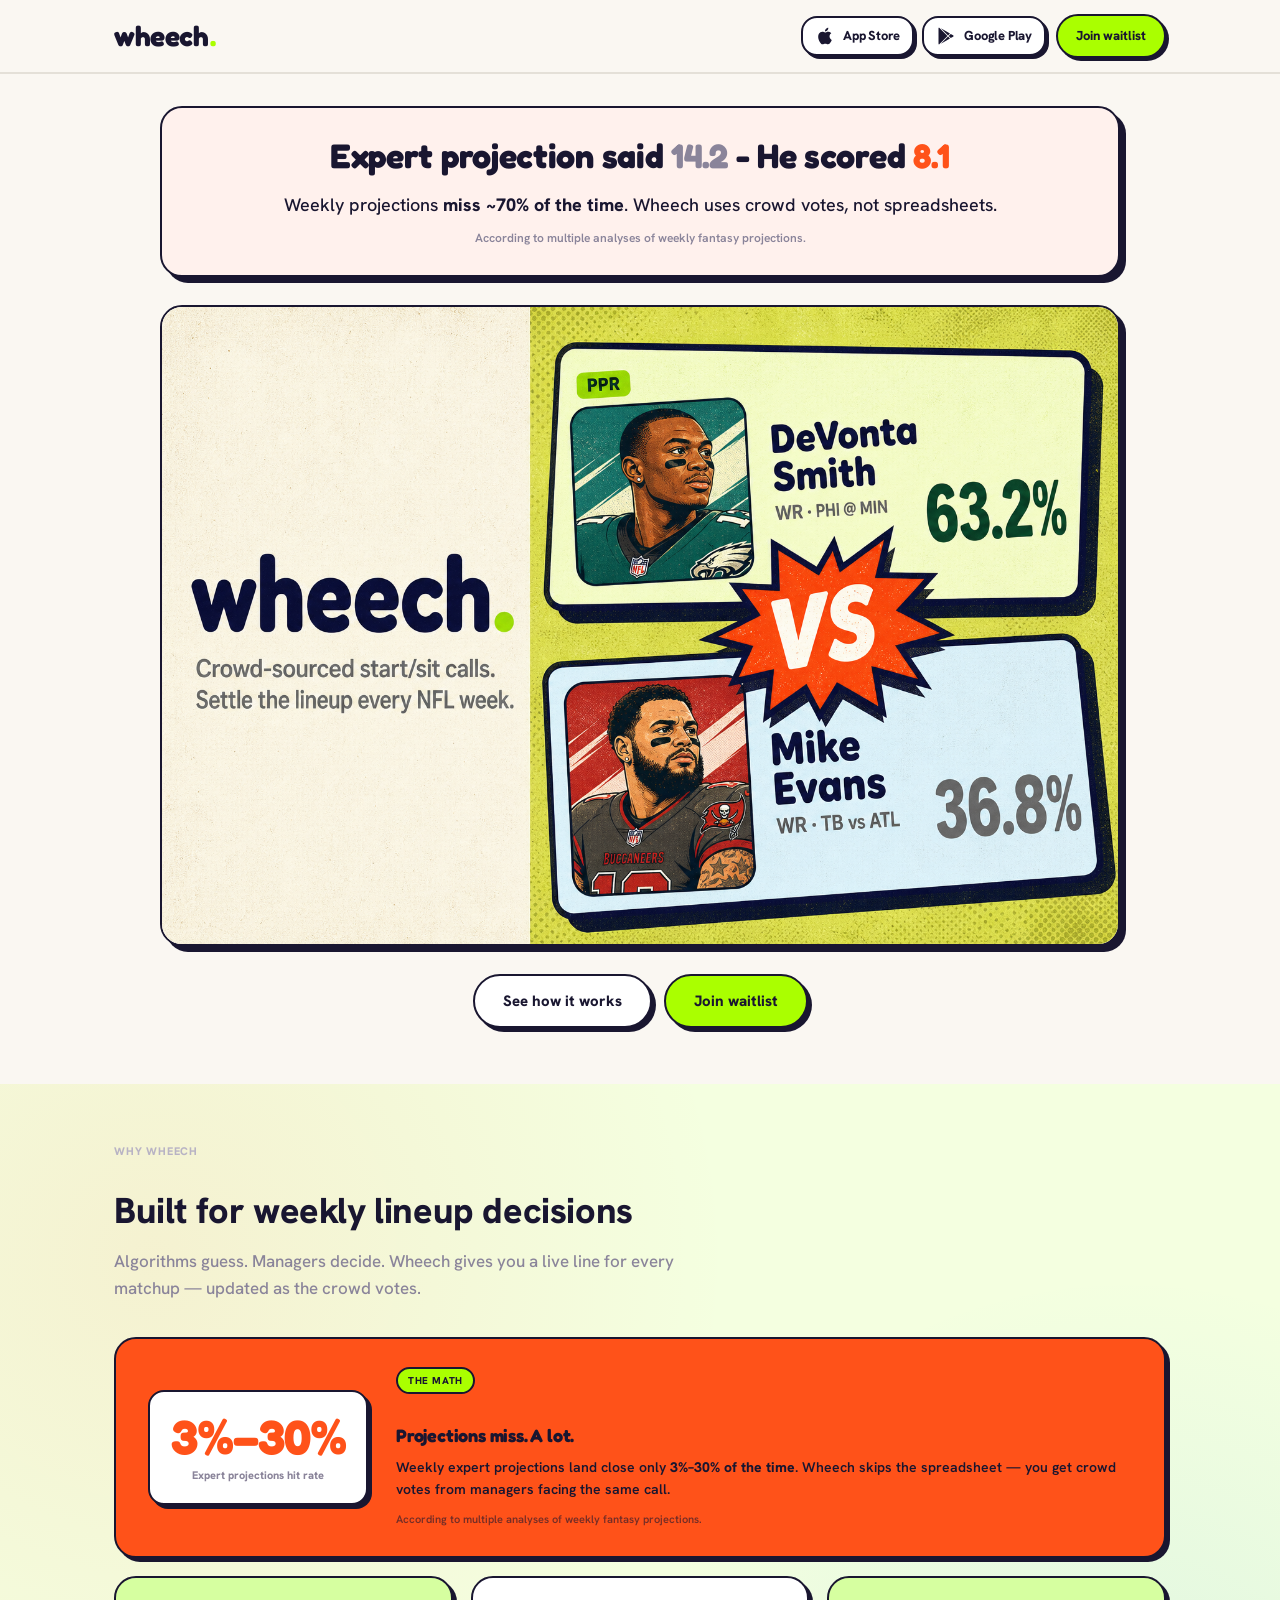
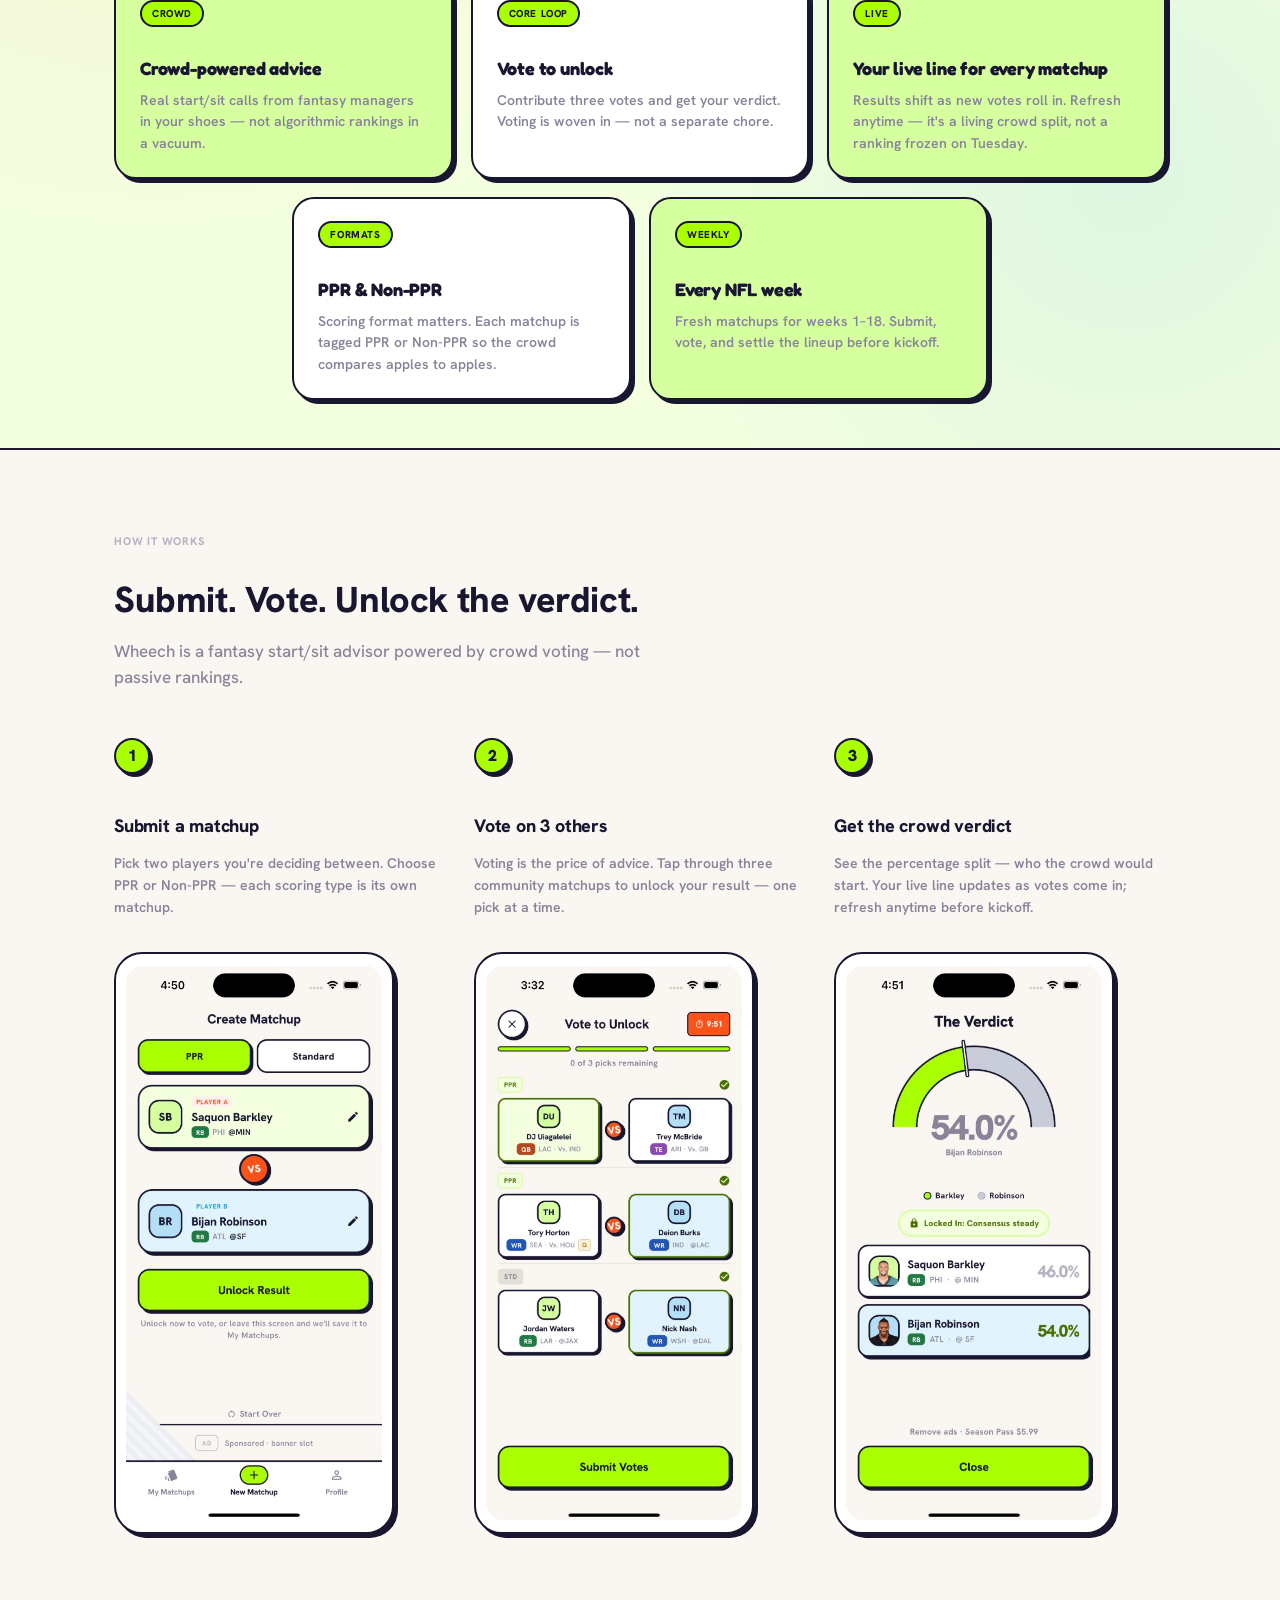
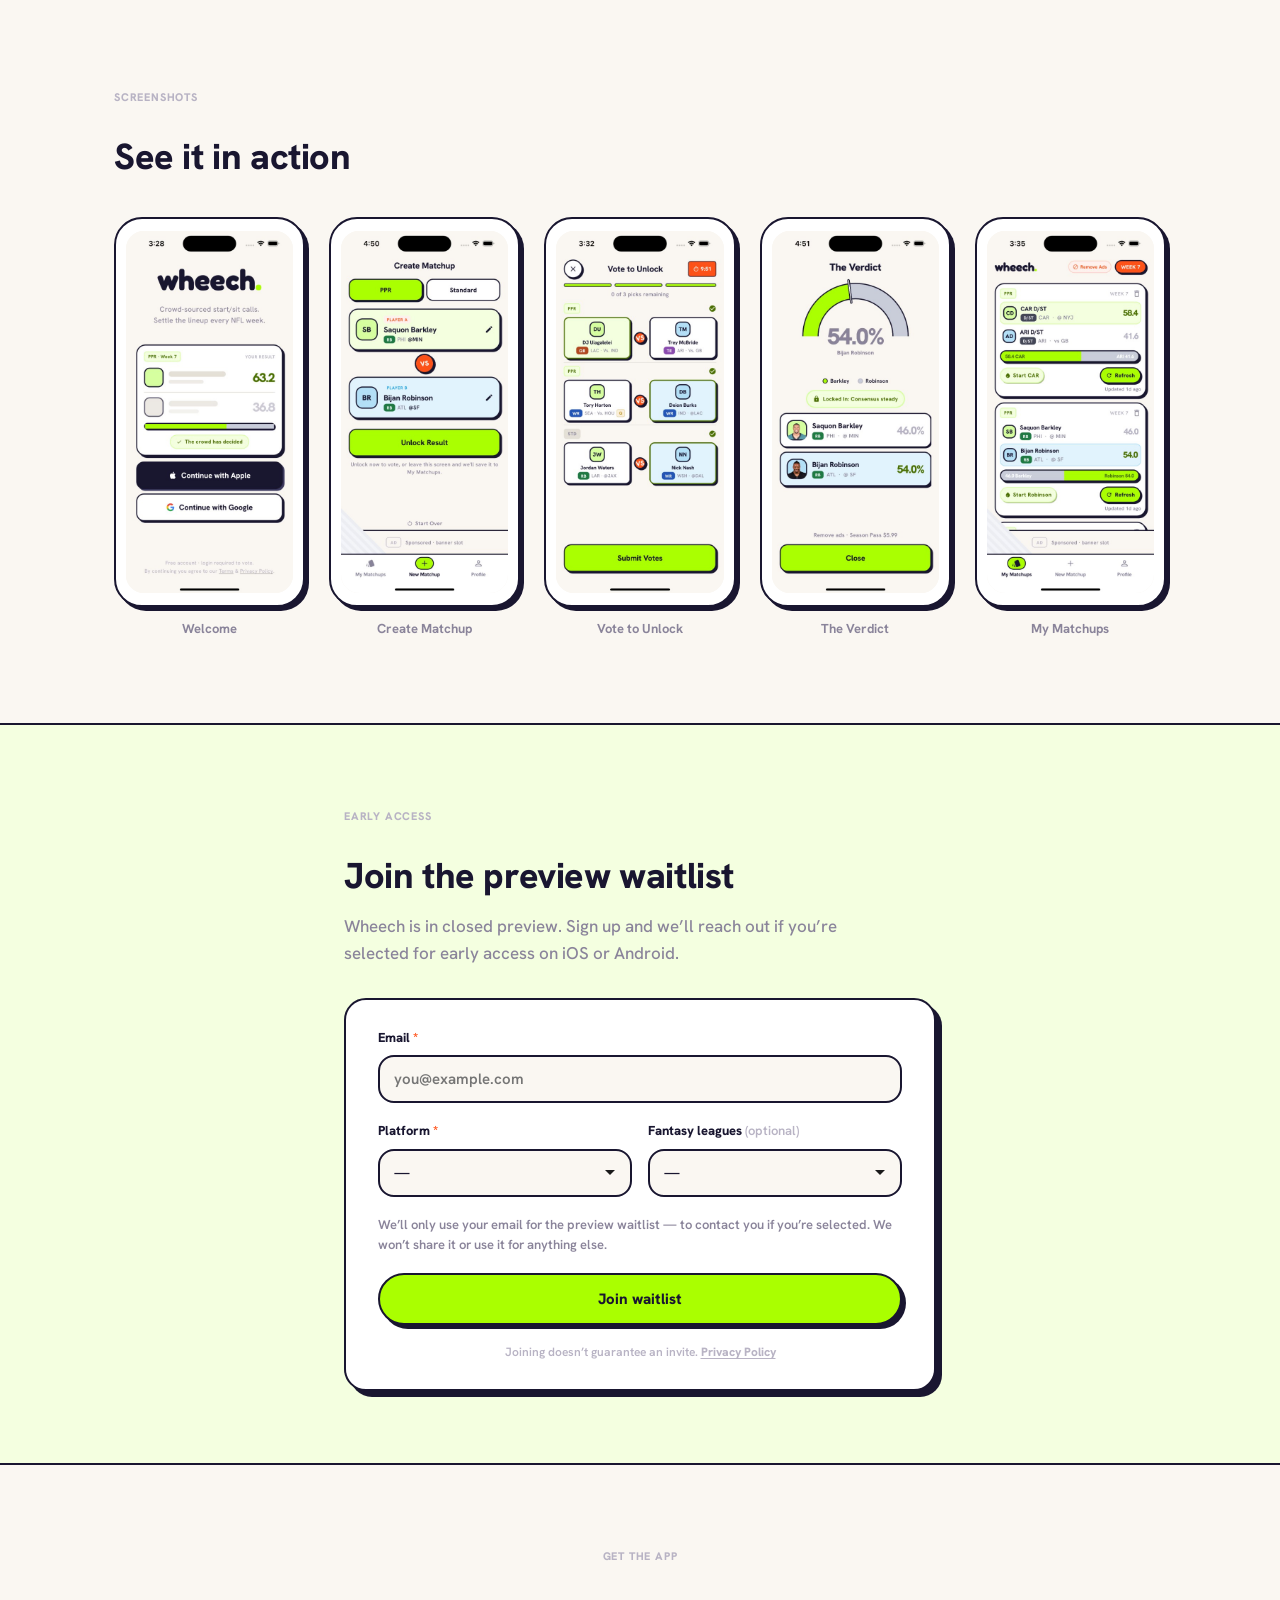
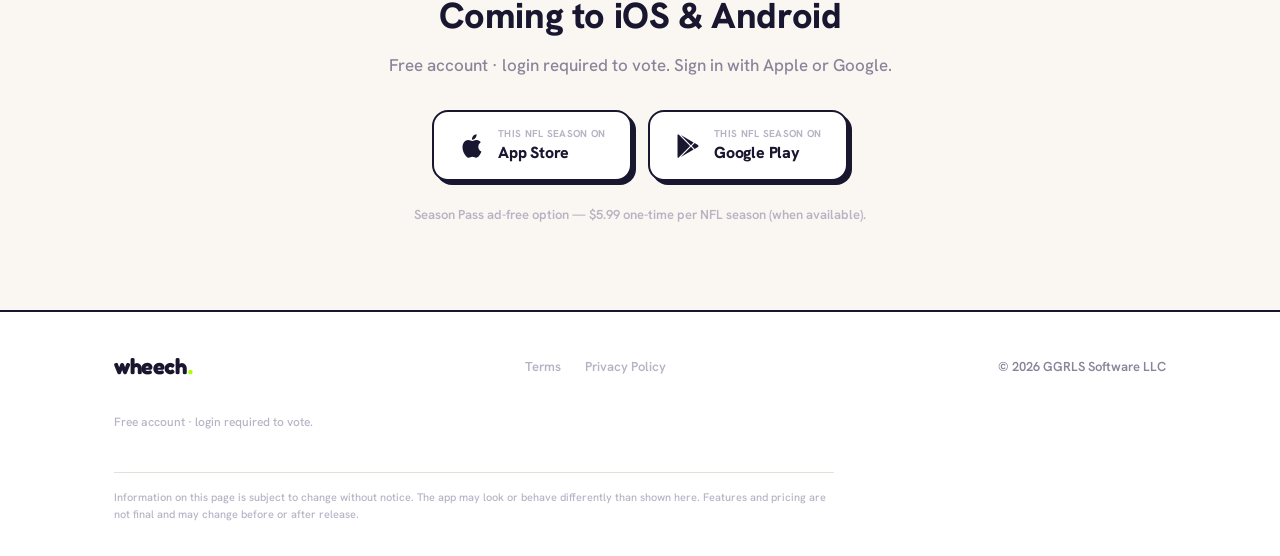
==== commit 55bccede: "Add preview waitlist form wired to Supabase signup endpoint. Lets visitors join the closed-beta wait" ====
--- a/index.html
+++ b/index.html
@@ -24,20 +24,20 @@
         <a href="#" class="wh-wordmark" aria-label="Wheech home">wheech<span class="wh-dot">.</span></a>
         <div class="site-nav__actions">
           <div class="site-nav__stores" aria-label="Download the app">
-            <a href="#get-app" class="store-badge store-badge--nav" aria-label="App Store — coming this NFL season">
+            <a href="#early-access" class="store-badge store-badge--nav" aria-label="App Store — join preview waitlist">
               <svg class="store-badge__icon" viewBox="0 0 24 24" fill="currentColor" aria-hidden="true"><path d="M18.71 19.5c-.83 1.24-1.71 2.45-3.05 2.47-1.34.03-1.77-.79-3.29-.79-1.53 0-2 .77-3.27.82-1.31.05-2.3-1.32-3.14-2.53C4.25 17 2.94 12.45 4.7 9.39c.87-1.52 2.43-2.48 4.12-2.51 1.28-.02 2.5.87 3.29.87.78 0 2.26-1.07 3.81-.91.65.03 2.47.26 3.64 1.98-.09.06-2.17 1.28-2.15 3.81.03 3.02 2.65 4.03 2.68 4.04-.03.07-.42 1.44-1.38 2.83M13 3.5c.73-.83 1.94-1.46 2.94-1.5.13 1.17-.34 2.35-1.04 3.19-.69.85-1.83 1.51-2.95 1.42-.15-1.15.41-2.35 1.05-3.11z"/></svg>
               <span class="store-badge__text">
                 <span class="store-badge__label">App Store</span>
               </span>
             </a>
-            <a href="#get-app" class="store-badge store-badge--nav" aria-label="Google Play — coming this NFL season">
+            <a href="#early-access" class="store-badge store-badge--nav" aria-label="Google Play — join preview waitlist">
               <svg class="store-badge__icon" viewBox="0 0 24 24" fill="currentColor" aria-hidden="true"><path d="M3.609 1.814L13.792 12 3.61 22.186a1.004 1.004 0 0 1-.601-.92V2.734a1.004 1.004 0 0 1 .601-.92zm10.89 10.893l2.302 2.302-10.937 6.333 8.635-8.635zm3.199-3.198l2.807 1.626a1 1 0 0 1 0 1.73l-2.808 1.626L15.206 12l2.492-2.491zM5.864 2.658L16.8 8.99l-2.302 2.302-8.634-8.634z"/></svg>
               <span class="store-badge__text">
                 <span class="store-badge__label">Google Play</span>
               </span>
             </a>
           </div>
-          <span class="site-nav__cta">Coming this NFL season</span>
+          <span class="site-nav__cta"><a href="#early-access" class="site-nav__cta-link">Join waitlist</a></span>
         </div>
       </div>
     </header>
@@ -66,7 +66,7 @@
           </figure>
           <div class="hero__actions">
             <a href="#how-it-works" class="hero__cta hero__cta--ghost">See how it works</a>
-            <a href="#get-app" class="hero__cta">Get the app</a>
+            <a href="#early-access" class="hero__cta">Join waitlist</a>
           </div>
         </div>
       </section>
@@ -287,6 +287,82 @@
         </div>
       </section>
 
+      <section class="section early-access" id="early-access">
+        <div class="container early-access__inner">
+          <p class="section__eyebrow">Early access</p>
+          <h2 class="section__title">Join the preview waitlist</h2>
+          <p class="section__lead">Wheech is in closed preview. Sign up and we&rsquo;ll reach out if you&rsquo;re selected for early access on iOS or Android.</p>
+
+          <div class="early-access__card">
+            <div id="preview-signup-panel-form">
+              <form id="preview-signup-form" class="preview-form">
+                <div class="preview-form__field">
+                  <label class="preview-form__label" for="preview-email">Email <span class="preview-form__required">*</span></label>
+                  <input
+                    class="preview-form__input"
+                    type="email"
+                    id="preview-email"
+                    name="email"
+                    autocomplete="email"
+                    inputmode="email"
+                    required
+                    placeholder="you@example.com"
+                  >
+                </div>
+
+                <div class="preview-form__row">
+                  <div class="preview-form__field">
+                    <label class="preview-form__label" for="preview-platform">Platform <span class="preview-form__required">*</span></label>
+                    <select class="preview-form__input preview-form__select" id="preview-platform" name="platform" required>
+                      <option value="" disabled selected>—</option>
+                      <option value="ios">iOS</option>
+                      <option value="android">Android</option>
+                      <option value="both">Both</option>
+                    </select>
+                  </div>
+
+                  <div class="preview-form__field">
+                    <label class="preview-form__label" for="preview-leagues">Fantasy leagues <span class="preview-form__optional">(optional)</span></label>
+                    <select class="preview-form__input preview-form__select" id="preview-leagues" name="league_count">
+                      <option value="" selected>—</option>
+                      <option value="1">1</option>
+                      <option value="2">2</option>
+                      <option value="more">3+</option>
+                    </select>
+                  </div>
+                </div>
+
+                <p class="preview-form__privacy">
+                  We&rsquo;ll only use your email for the preview waitlist &mdash; to contact you if you&rsquo;re selected. We won&rsquo;t share it or use it for anything else.
+                </p>
+
+                <!-- Honeypot: leave empty -->
+                <div class="preview-form__hp" aria-hidden="true">
+                  <label for="preview-website">Website</label>
+                  <input type="text" id="preview-website" name="website" tabindex="-1" autocomplete="off">
+                </div>
+
+                <p id="preview-signup-error" class="preview-form__error" role="alert" hidden></p>
+
+                <button type="submit" class="preview-form__submit" id="preview-signup-submit">Join waitlist</button>
+
+                <p class="preview-form__fineprint">
+                  Joining doesn&rsquo;t guarantee an invite.
+                  <a href="privacy.html">Privacy Policy</a>
+                </p>
+              </form>
+            </div>
+
+            <div id="preview-signup-panel-success" class="preview-success" hidden tabindex="-1">
+              <h3 class="preview-success__title">You&rsquo;re on the list!</h3>
+              <p class="preview-success__body">
+                Thanks for signing up &mdash; glad you&rsquo;re interested in Wheech. If you&rsquo;re selected for the preview, we&rsquo;ll email you with next steps.
+              </p>
+            </div>
+          </div>
+        </div>
+      </section>
+
       <section class="section get-app" id="get-app">
         <div class="container">
           <p class="section__eyebrow">Get the app</p>
@@ -328,5 +404,6 @@
       </div>
     </footer>
   </div>
+  <script src="js/preview-signup.js" defer></script>
 </body>
 </html>
--- a/css/site.css
+++ b/css/site.css
@@ -126,6 +126,20 @@
   display: inline-flex;
   align-items: center;
   flex-shrink: 0;
+  padding: 0;
+  background: transparent;
+  border: none;
+  border-radius: 0;
+  box-shadow: none;
+  font-size: 13px;
+  font-weight: 800;
+  color: var(--wh-ink);
+}
+
+.site-nav__cta-link {
+  display: inline-flex;
+  align-items: center;
+  flex-shrink: 0;
   padding: 10px 18px;
   background: var(--wh-lime);
   border: var(--wh-stroke) solid var(--wh-ink);
@@ -134,6 +148,14 @@
   font-size: 13px;
   font-weight: 800;
   color: var(--wh-ink);
+  min-height: 44px;
+  transition: box-shadow var(--wh-dur-fast) var(--wh-ease),
+    transform var(--wh-dur-fast) var(--wh-ease);
+}
+
+.site-nav__cta-link:hover {
+  transform: translate(1px, 1px);
+  box-shadow: 2px 2px 0 var(--wh-ink);
 }
 
 @media (max-width: 640px) {
@@ -165,10 +187,196 @@
     justify-content: center;
   }
 
-  .site-nav__cta {
+  .site-nav__cta-link {
     padding: 10px 12px;
     font-size: 11px;
     min-height: 44px;
+  }
+}
+
+/* ── Early access / waitlist ── */
+
+.early-access {
+  background: var(--wh-lime-lt);
+  border-top: var(--wh-stroke) solid var(--wh-ink);
+  border-bottom: var(--wh-stroke) solid var(--wh-ink);
+}
+
+.early-access__inner {
+  max-width: 640px;
+}
+
+.early-access__card {
+  margin-top: 32px;
+  padding: 28px 32px;
+  background: var(--wh-surface);
+  border: var(--wh-stroke) solid var(--wh-ink);
+  border-radius: var(--wh-radius-xl);
+  box-shadow: 6px 6px 0 var(--wh-ink);
+}
+
+.preview-form {
+  display: flex;
+  flex-direction: column;
+  gap: 18px;
+}
+
+.preview-form__row {
+  display: grid;
+  grid-template-columns: 1fr 1fr;
+  gap: 16px;
+}
+
+.preview-form__field {
+  display: flex;
+  flex-direction: column;
+  gap: 8px;
+}
+
+.preview-form__label {
+  font-size: 13px;
+  font-weight: 800;
+  color: var(--wh-ink);
+}
+
+.preview-form__required {
+  color: var(--wh-orange);
+}
+
+.preview-form__optional {
+  font-weight: 600;
+  color: var(--wh-faint);
+}
+
+.preview-form__input {
+  width: 100%;
+  padding: 12px 14px;
+  font-family: var(--wh-font);
+  font-size: 15px;
+  font-weight: 600;
+  color: var(--wh-ink);
+  background: var(--wh-bg);
+  border: var(--wh-stroke) solid var(--wh-ink);
+  border-radius: var(--wh-radius-lg);
+  min-height: 48px;
+}
+
+.preview-form__input:focus {
+  outline: 2px solid var(--wh-lime-dk);
+  outline-offset: 2px;
+}
+
+.preview-form__select {
+  appearance: none;
+  background-image: url("data:image/svg+xml,%3Csvg xmlns='http://www.w3.org/2000/svg' width='12' height='8' viewBox='0 0 12 8'%3E%3Cpath fill='%231a1a1a' d='M1 1l5 5 5-5'/%3E%3C/svg%3E");
+  background-repeat: no-repeat;
+  background-position: right 14px center;
+  padding-right: 36px;
+}
+
+.preview-form__privacy {
+  margin: 0;
+  font-size: 13px;
+  font-weight: 600;
+  color: var(--wh-muted);
+  line-height: 1.55;
+}
+
+.preview-form__hp {
+  position: absolute;
+  left: -9999px;
+  width: 1px;
+  height: 1px;
+  overflow: hidden;
+}
+
+.preview-form__error {
+  margin: 0;
+  padding: 10px 12px;
+  font-size: 13px;
+  font-weight: 700;
+  color: var(--wh-ink);
+  background: var(--wh-orange-lt);
+  border: 2px solid var(--wh-orange);
+  border-radius: var(--wh-radius-lg);
+}
+
+.preview-form__submit {
+  display: inline-flex;
+  align-items: center;
+  justify-content: center;
+  width: 100%;
+  min-height: 48px;
+  padding: 14px 24px;
+  font-family: var(--wh-font);
+  font-size: 15px;
+  font-weight: 800;
+  color: var(--wh-ink);
+  background: var(--wh-lime);
+  border: var(--wh-stroke) solid var(--wh-ink);
+  border-radius: var(--wh-radius-pill);
+  box-shadow: var(--wh-shadow-md);
+  cursor: pointer;
+  transition: box-shadow var(--wh-dur-fast) var(--wh-ease),
+    transform var(--wh-dur-fast) var(--wh-ease);
+}
+
+.preview-form__submit:hover:not(:disabled) {
+  transform: translate(2px, 2px);
+  box-shadow: 2px 2px 0 var(--wh-ink);
+}
+
+.preview-form__submit:disabled {
+  opacity: 0.7;
+  cursor: wait;
+}
+
+.preview-form__fineprint {
+  margin: 0;
+  font-size: 12px;
+  font-weight: 600;
+  color: var(--wh-faint);
+  text-align: center;
+  line-height: 1.5;
+}
+
+.preview-form__fineprint a {
+  font-weight: 800;
+  text-decoration: underline;
+  text-underline-offset: 2px;
+}
+
+.preview-form__fineprint a:hover {
+  color: var(--wh-lime-dk);
+}
+
+.preview-success__title {
+  font-family: var(--wh-font-display);
+  font-size: clamp(24px, 4vw, 30px);
+  font-weight: 700;
+  letter-spacing: -0.3px;
+  margin: 0 0 12px;
+  text-align: center;
+}
+
+.preview-success__body {
+  margin: 0;
+  font-size: 16px;
+  font-weight: 600;
+  color: var(--wh-muted);
+  line-height: 1.6;
+  text-align: center;
+}
+
+@media (max-width: 640px) {
+  .early-access__card {
+    padding: 22px 20px;
+    border-radius: var(--wh-radius-lg);
+    box-shadow: 4px 4px 0 var(--wh-ink);
+  }
+
+  .preview-form__row {
+    grid-template-columns: 1fr;
   }
 }
 
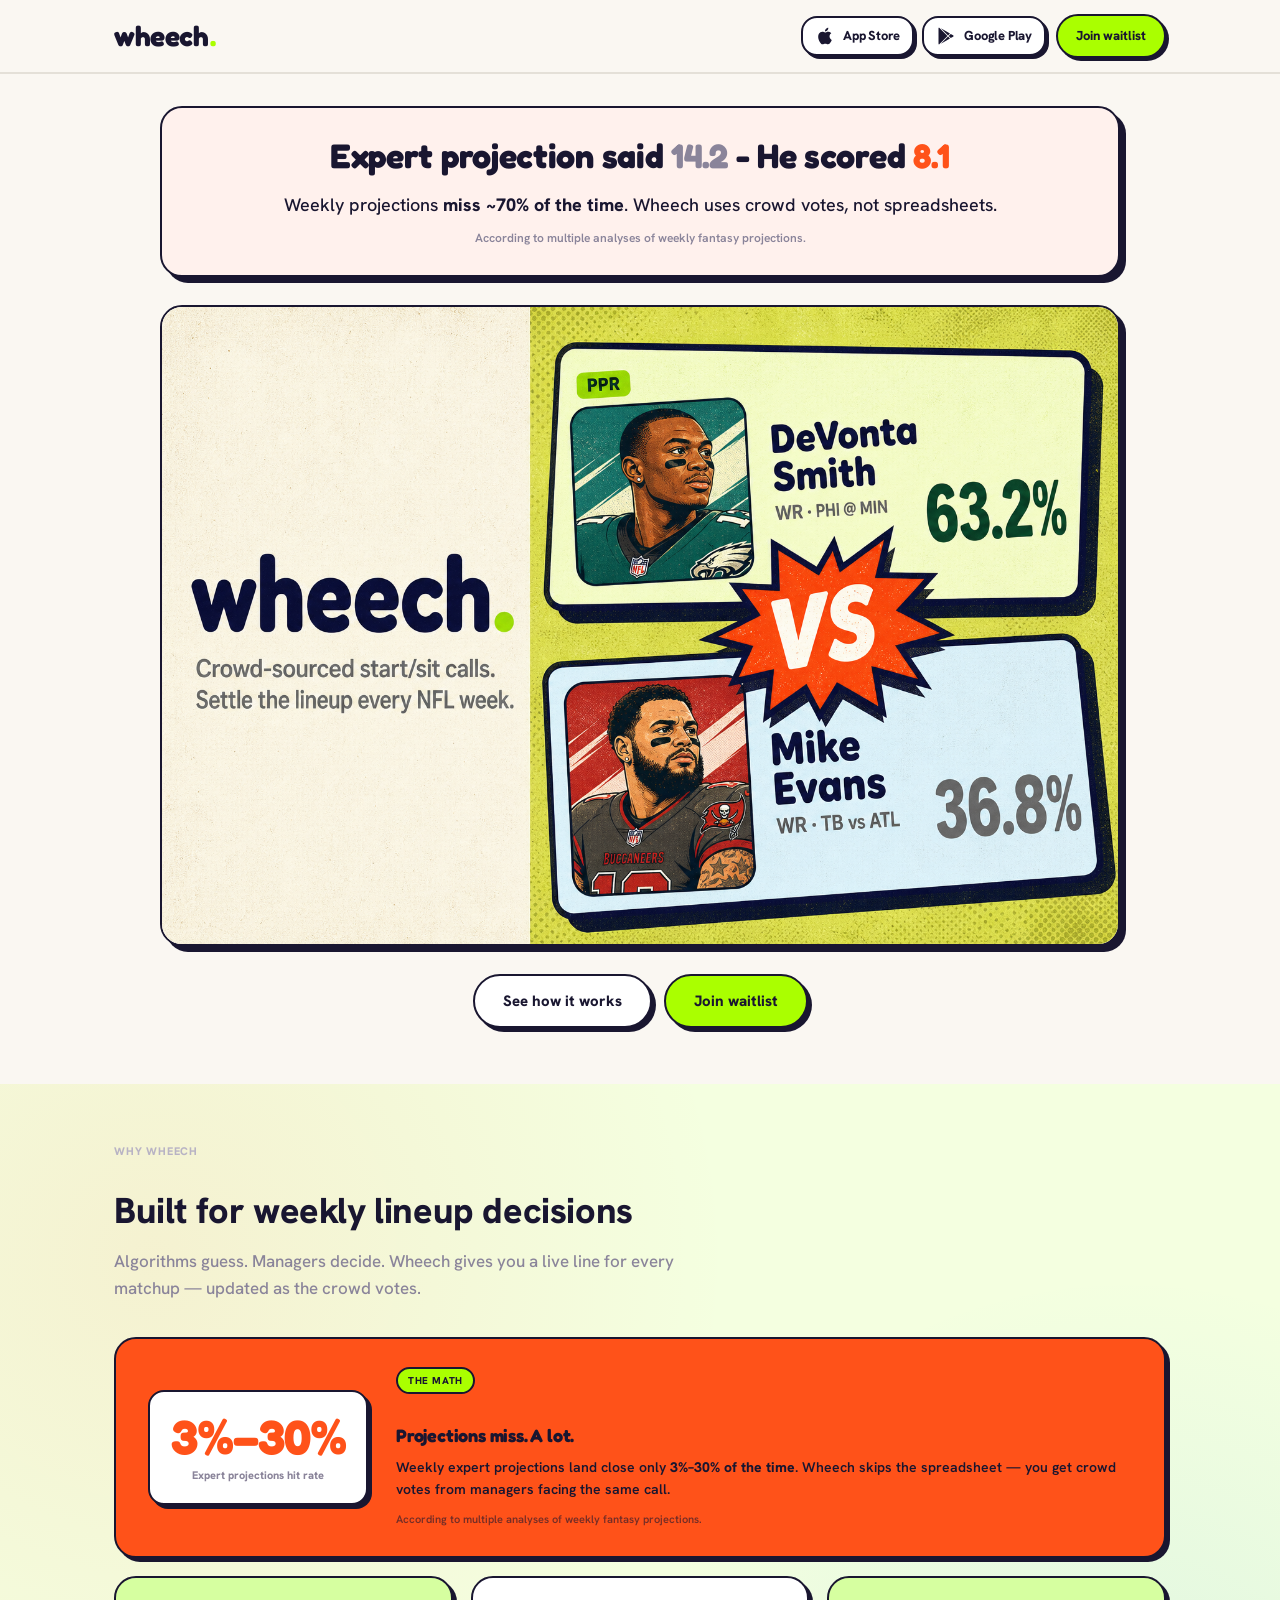
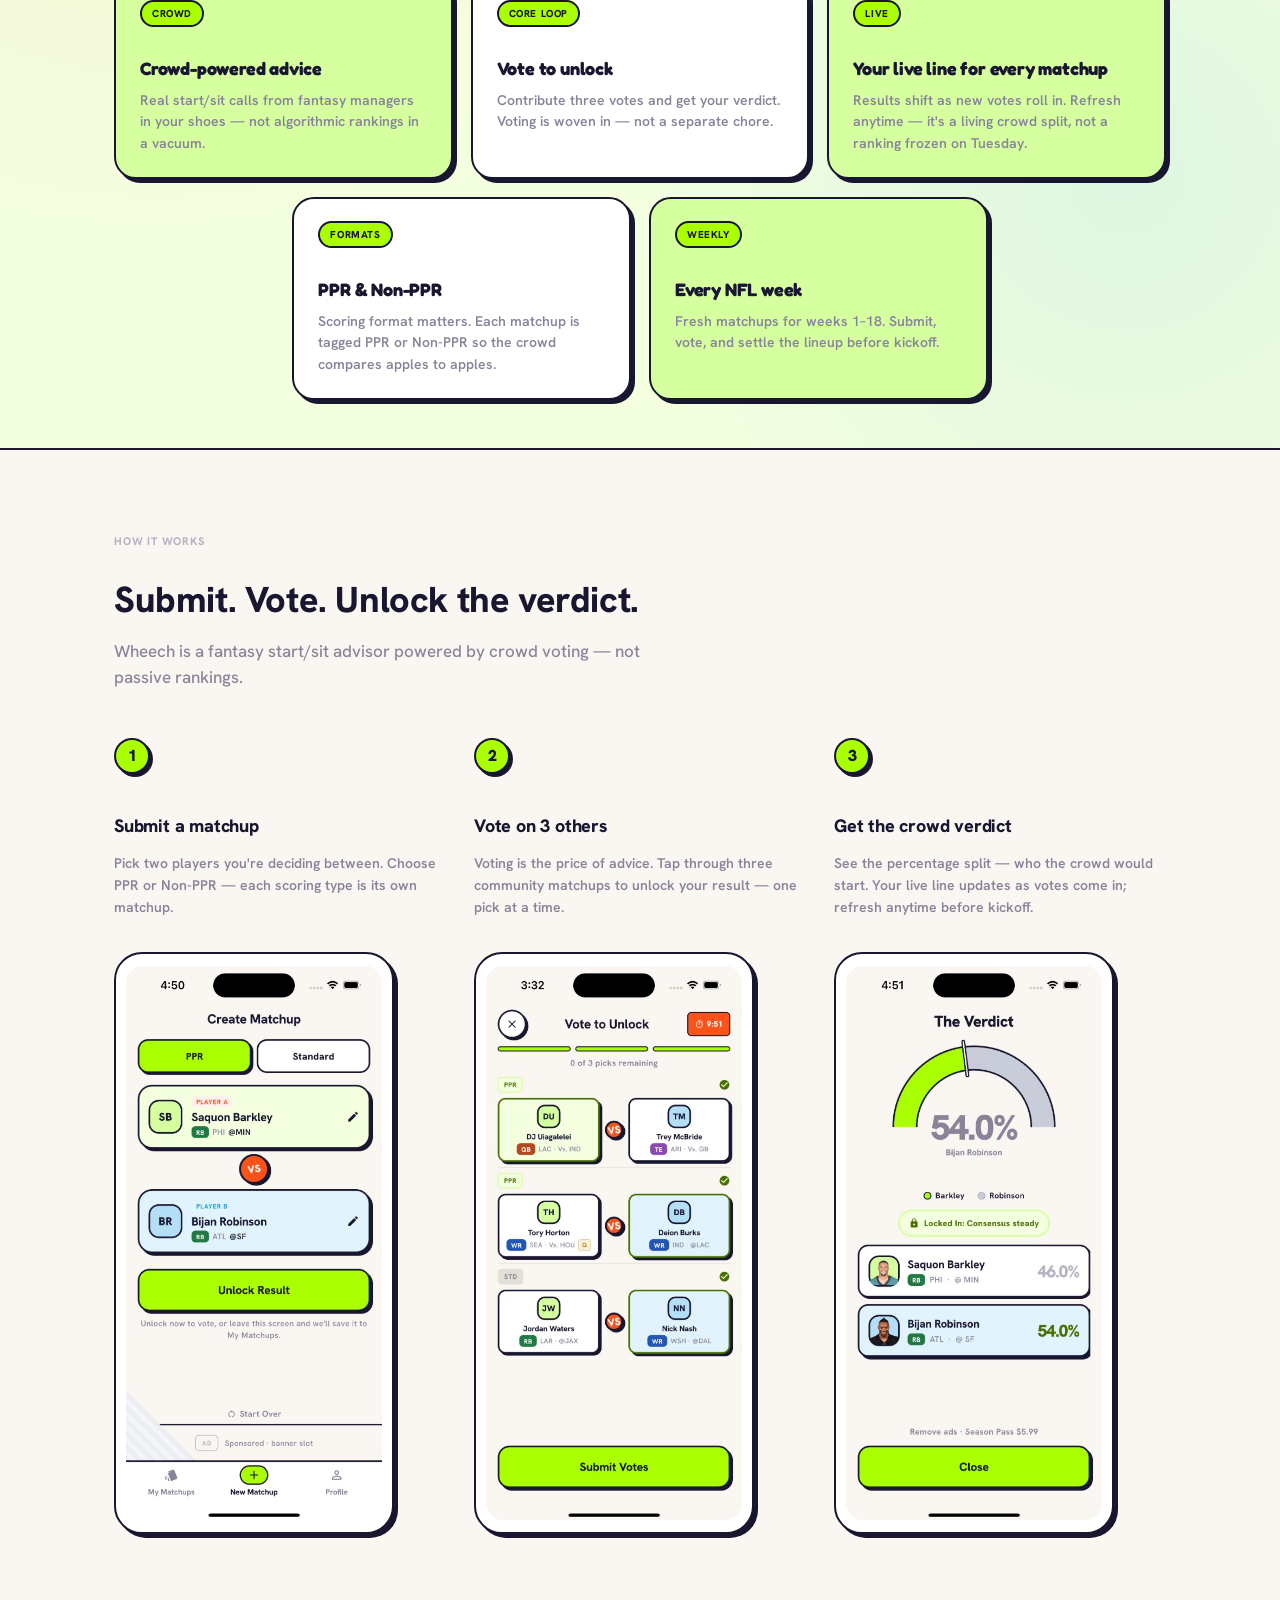
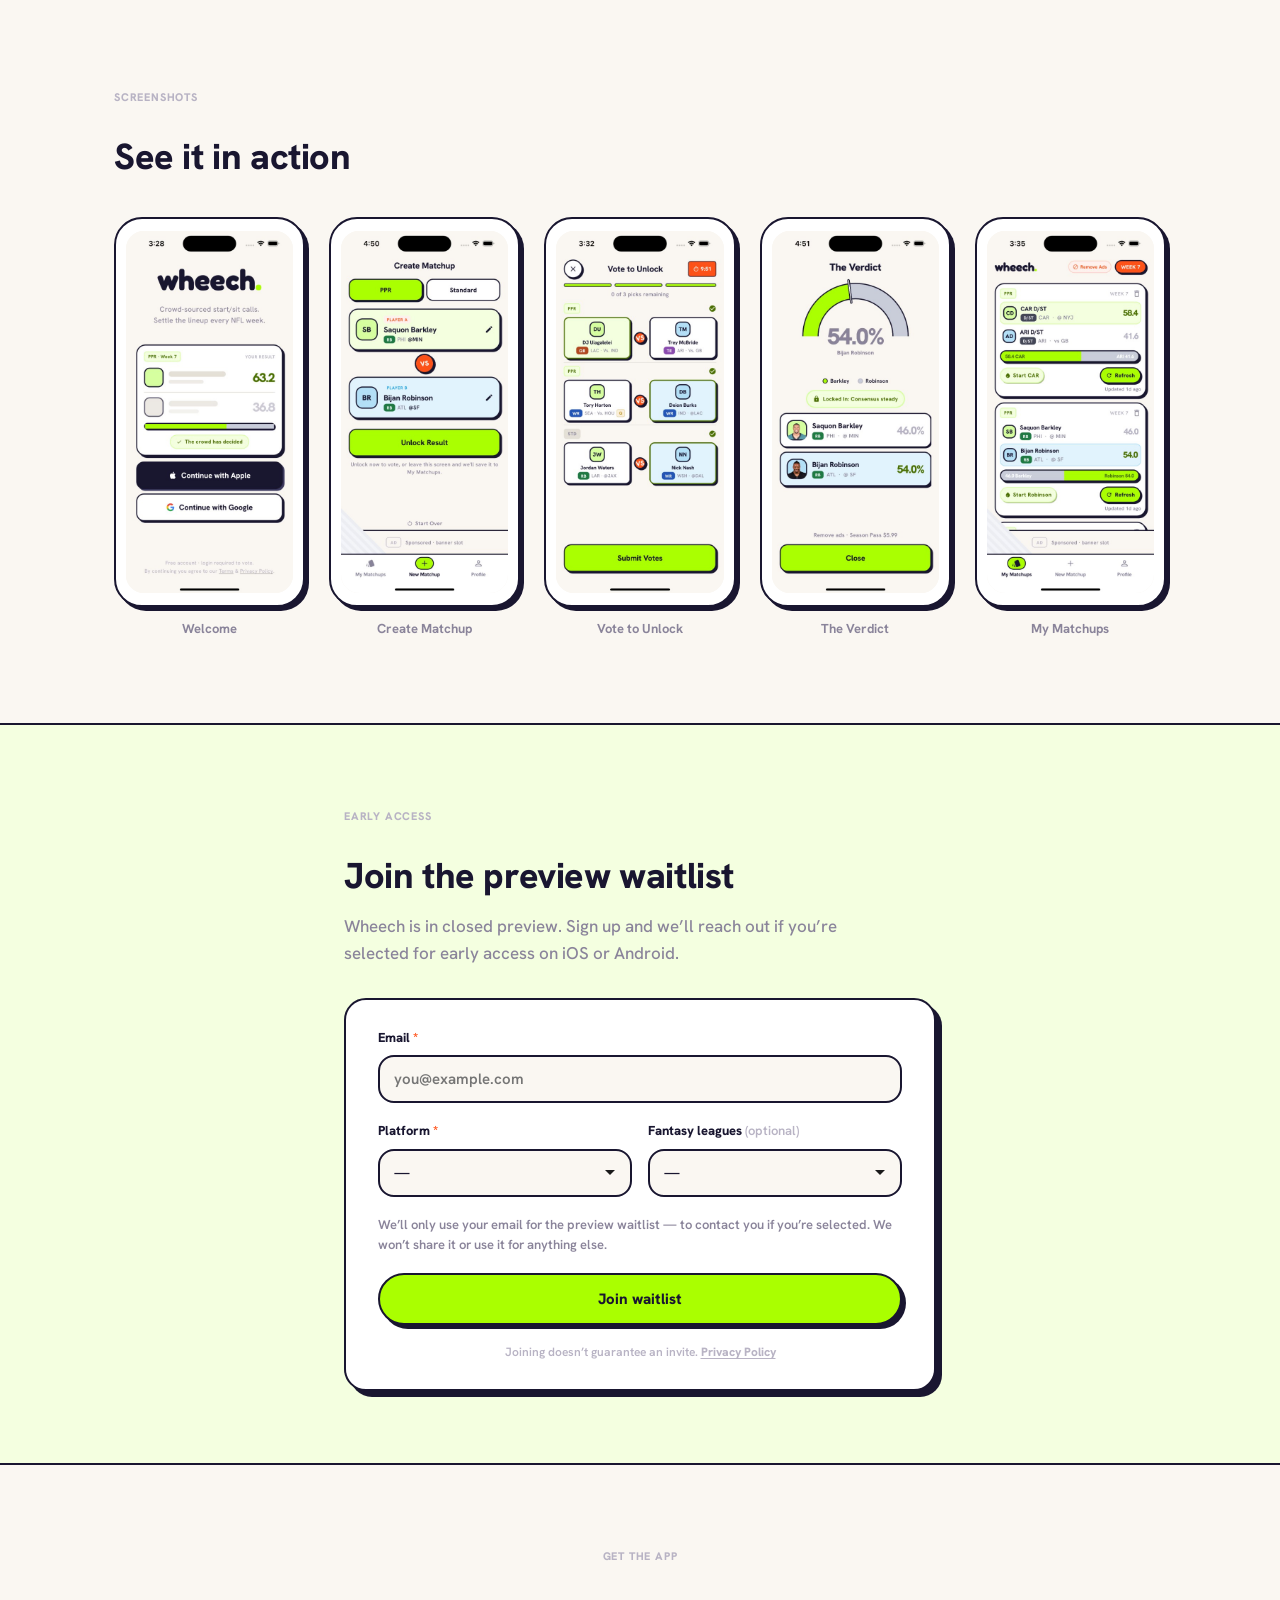
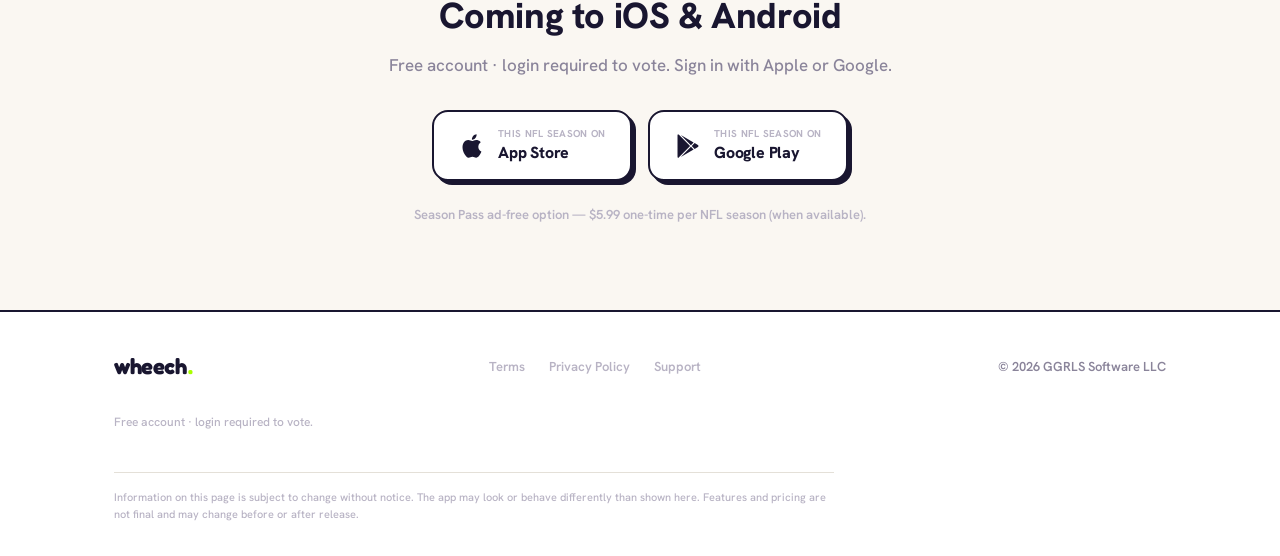
==== commit d1ef851e: "Add a public Support page with in-app help copy and contact email. Rewrite /support to support.html " ====
--- a/index.html
+++ b/index.html
@@ -10,6 +10,7 @@
   <meta property="og:description" content="Submit a start/sit matchup, vote on three others, and unlock the crowd verdict.">
   <meta property="og:type" content="website">
   <meta property="og:image" content="images/screenshots/og-image.png">
+  <link rel="canonical" href="https://www.wheech.app/">
   <link rel="icon" href="images/favicon.png" type="image/png">
   <link rel="apple-touch-icon" href="images/apple-touch-icon.png">
   <link rel="preconnect" href="https://fonts.googleapis.com">
@@ -348,7 +349,7 @@
 
                 <p class="preview-form__fineprint">
                   Joining doesn&rsquo;t guarantee an invite.
-                  <a href="privacy.html">Privacy Policy</a>
+                  <a href="/privacy">Privacy Policy</a>
                 </p>
               </form>
             </div>
@@ -397,6 +398,7 @@
         <div class="site-footer__links">
           <a href="/terms">Terms</a>
           <a href="/privacy">Privacy Policy</a>
+          <a href="/support">Support</a>
         </div>
         <p class="site-footer__copy">&copy; 2026 GGRLS Software LLC</p>
         <p class="site-footer__legal">Free account · login required to vote.</p>
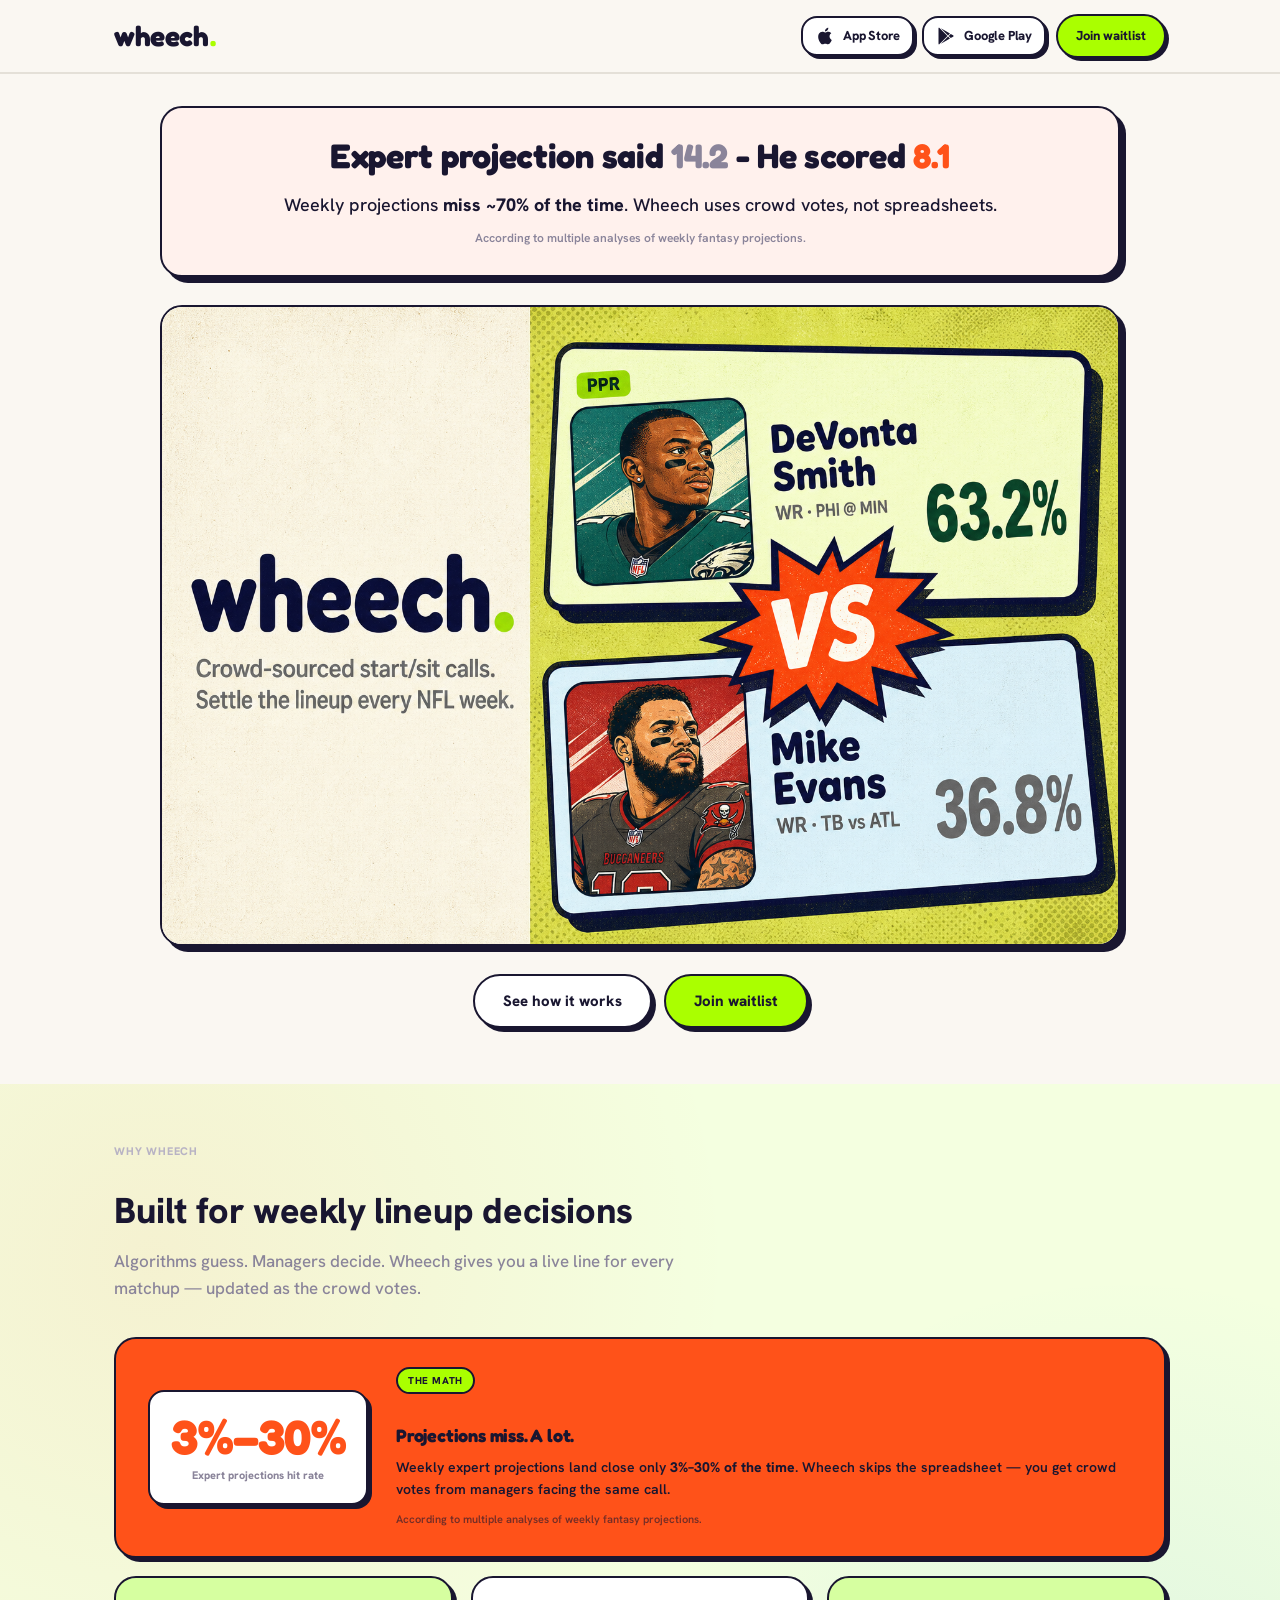
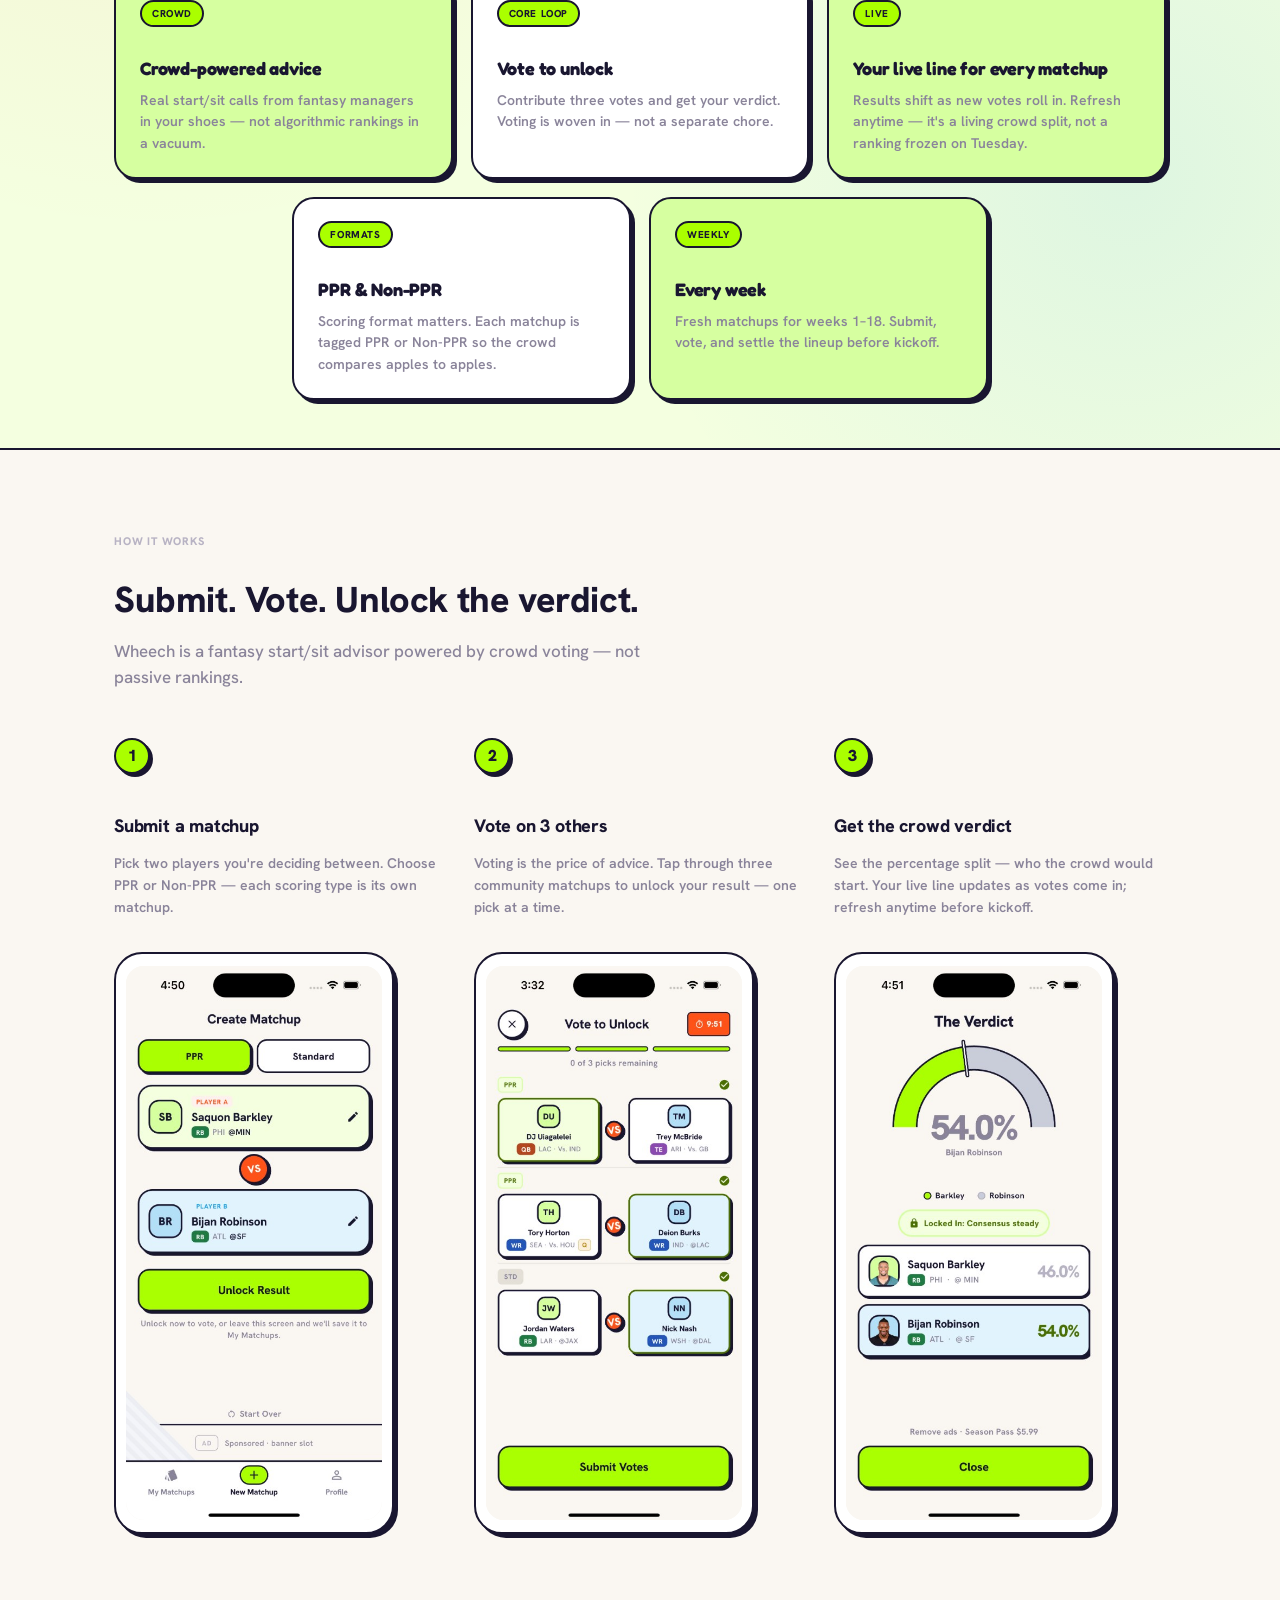
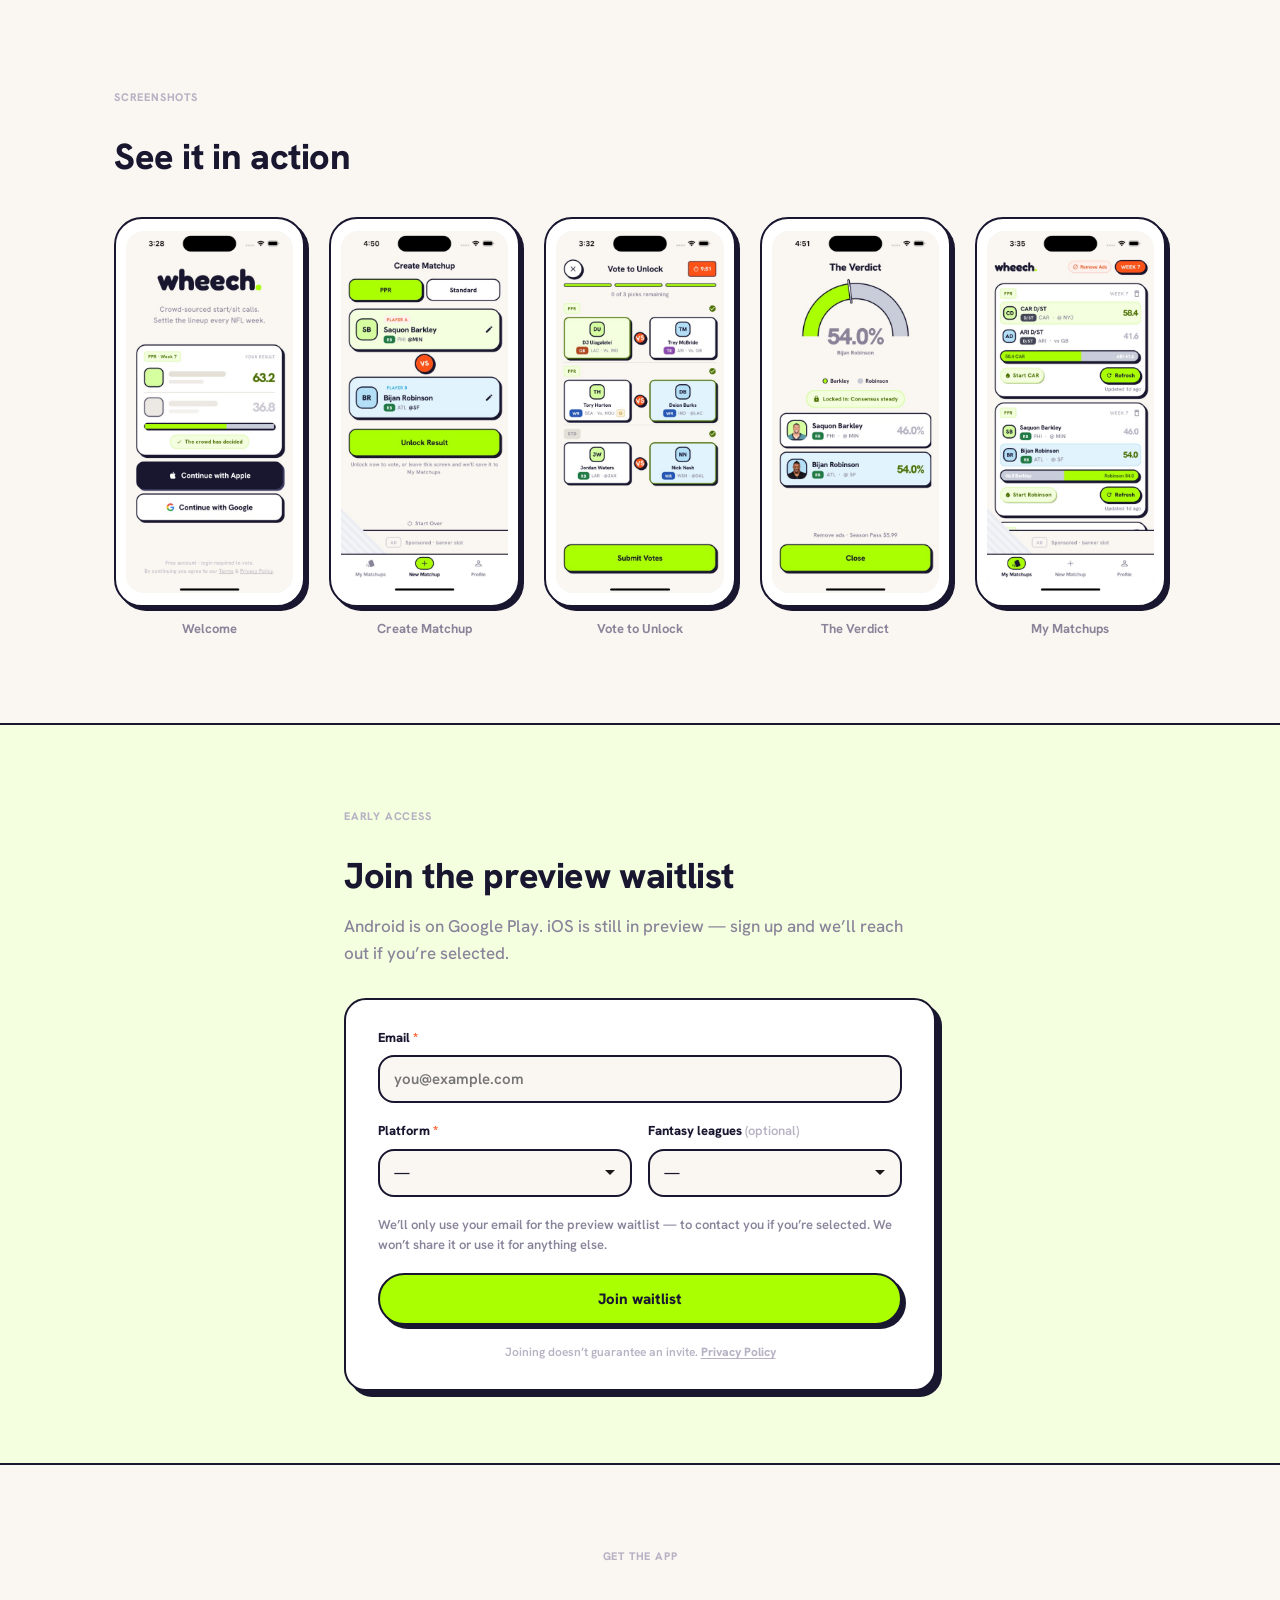
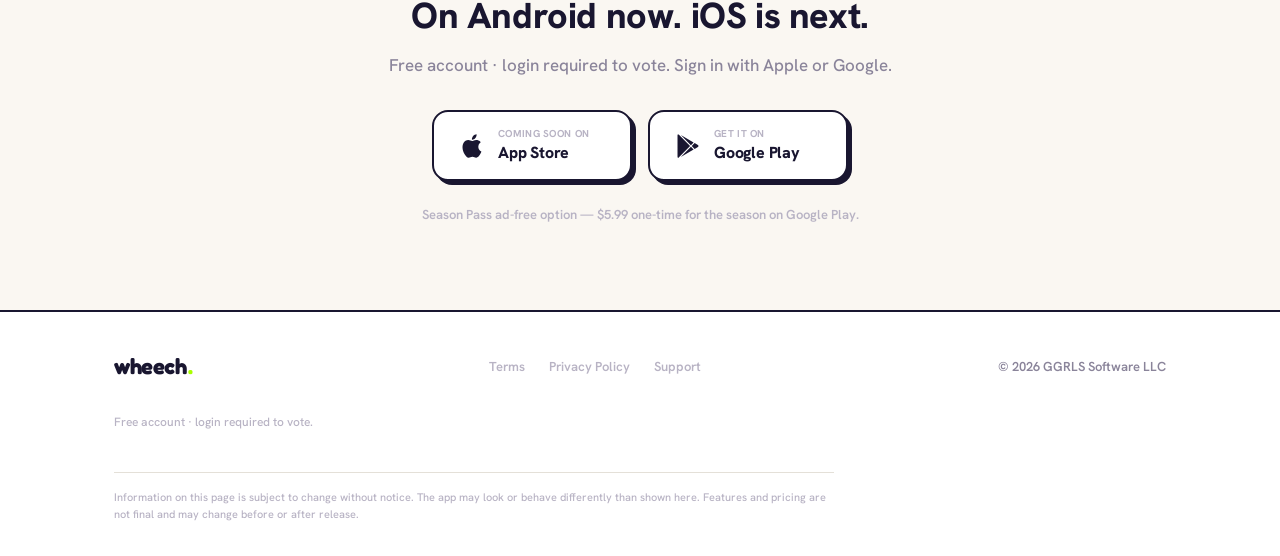
==== commit 93b29e1a: "Link the homepage Google Play badges to the live Android listing. Co-authored-by: Cursor <cursoragen" ====
--- a/index.html
+++ b/index.html
@@ -5,7 +5,7 @@
   <meta name="viewport" content="width=device-width, initial-scale=1.0, viewport-fit=cover">
   <meta name="theme-color" content="#faf7f2">
   <title>Wheech — Crowd-sourced start/sit calls</title>
-  <meta name="description" content="Crowd-sourced start/sit calls. Settle the lineup every NFL week.">
+  <meta name="description" content="Crowd-sourced start/sit calls. Settle the lineup every week.">
   <meta property="og:title" content="Wheech — Crowd-sourced start/sit calls">
   <meta property="og:description" content="Submit a start/sit matchup, vote on three others, and unlock the crowd verdict.">
   <meta property="og:type" content="website">
@@ -31,7 +31,7 @@
                 <span class="store-badge__label">App Store</span>
               </span>
             </a>
-            <a href="#early-access" class="store-badge store-badge--nav" aria-label="Google Play — join preview waitlist">
+            <a href="https://play.google.com/store/apps/details?id=com.wheech.wheech" class="store-badge store-badge--nav" aria-label="Get Wheech on Google Play" target="_blank" rel="noopener noreferrer">
               <svg class="store-badge__icon" viewBox="0 0 24 24" fill="currentColor" aria-hidden="true"><path d="M3.609 1.814L13.792 12 3.61 22.186a1.004 1.004 0 0 1-.601-.92V2.734a1.004 1.004 0 0 1 .601-.92zm10.89 10.893l2.302 2.302-10.937 6.333 8.635-8.635zm3.199-3.198l2.807 1.626a1 1 0 0 1 0 1.73l-2.808 1.626L15.206 12l2.492-2.491zM5.864 2.658L16.8 8.99l-2.302 2.302-8.634-8.634z"/></svg>
               <span class="store-badge__text">
                 <span class="store-badge__label">Google Play</span>
@@ -118,7 +118,7 @@
 
             <article class="feature-card">
               <span class="feature-card__badge feature-card__badge--lime">Weekly</span>
-              <h3 class="feature-card__title">Every NFL week</h3>
+              <h3 class="feature-card__title">Every week</h3>
               <p class="feature-card__text">Fresh matchups for weeks 1–18. Submit, vote, and settle the lineup before kickoff.</p>
             </article>
           </div>
@@ -292,7 +292,7 @@
         <div class="container early-access__inner">
           <p class="section__eyebrow">Early access</p>
           <h2 class="section__title">Join the preview waitlist</h2>
-          <p class="section__lead">Wheech is in closed preview. Sign up and we&rsquo;ll reach out if you&rsquo;re selected for early access on iOS or Android.</p>
+          <p class="section__lead">Android is on Google Play. iOS is still in preview &mdash; sign up and we&rsquo;ll reach out if you&rsquo;re selected.</p>
 
           <div class="early-access__card">
             <div id="preview-signup-panel-form">
@@ -367,27 +367,27 @@
       <section class="section get-app" id="get-app">
         <div class="container">
           <p class="section__eyebrow">Get the app</p>
-          <h2 class="section__title">Coming to iOS &amp; Android</h2>
+          <h2 class="section__title">On Android now. iOS is next.</h2>
           <p class="section__lead">Free account · login required to vote. Sign in with Apple or Google.</p>
 
           <div class="store-badges">
-            <div class="store-badge" aria-label="App Store — coming this NFL season">
+            <div class="store-badge" aria-label="App Store — coming soon">
               <svg class="store-badge__icon" viewBox="0 0 24 24" fill="currentColor" aria-hidden="true"><path d="M18.71 19.5c-.83 1.24-1.71 2.45-3.05 2.47-1.34.03-1.77-.79-3.29-.79-1.53 0-2 .77-3.27.82-1.31.05-2.3-1.32-3.14-2.53C4.25 17 2.94 12.45 4.7 9.39c.87-1.52 2.43-2.48 4.12-2.51 1.28-.02 2.5.87 3.29.87.78 0 2.26-1.07 3.81-.91.65.03 2.47.26 3.64 1.98-.09.06-2.17 1.28-2.15 3.81.03 3.02 2.65 4.03 2.68 4.04-.03.07-.42 1.44-1.38 2.83M13 3.5c.73-.83 1.94-1.46 2.94-1.5.13 1.17-.34 2.35-1.04 3.19-.69.85-1.83 1.51-2.95 1.42-.15-1.15.41-2.35 1.05-3.11z"/></svg>
               <span class="store-badge__text">
-                <span class="store-badge__small">This NFL season on</span>
+                <span class="store-badge__small">Coming soon on</span>
                 <span class="store-badge__label">App Store</span>
               </span>
             </div>
-            <div class="store-badge" aria-label="Google Play — coming this NFL season">
+            <a href="https://play.google.com/store/apps/details?id=com.wheech.wheech" class="store-badge" aria-label="Get Wheech on Google Play" target="_blank" rel="noopener noreferrer">
               <svg class="store-badge__icon" viewBox="0 0 24 24" fill="currentColor" aria-hidden="true"><path d="M3.609 1.814L13.792 12 3.61 22.186a1.004 1.004 0 0 1-.601-.92V2.734a1.004 1.004 0 0 1 .601-.92zm10.89 10.893l2.302 2.302-10.937 6.333 8.635-8.635zm3.199-3.198l2.807 1.626a1 1 0 0 1 0 1.73l-2.808 1.626L15.206 12l2.492-2.491zM5.864 2.658L16.8 8.99l-2.302 2.302-8.634-8.634z"/></svg>
               <span class="store-badge__text">
-                <span class="store-badge__small">This NFL season on</span>
+                <span class="store-badge__small">Get it on</span>
                 <span class="store-badge__label">Google Play</span>
               </span>
-            </div>
-          </div>
-
-          <p class="get-app__note">Season Pass ad-free option — $5.99 one-time per NFL season (when available).</p>
+            </a>
+          </div>
+
+          <p class="get-app__note">Season Pass ad-free option — $5.99 one-time for the season on Google Play.</p>
         </div>
       </section>
     </main>
--- a/css/site.css
+++ b/css/site.css
@@ -919,6 +919,17 @@
   box-shadow: var(--wh-shadow-md);
   min-width: 200px;
   cursor: default;
+}
+
+a.store-badge {
+  cursor: pointer;
+  transition: box-shadow var(--wh-dur-fast) var(--wh-ease),
+    transform var(--wh-dur-fast) var(--wh-ease);
+}
+
+a.store-badge:hover {
+  transform: translate(1px, 1px);
+  box-shadow: 2px 2px 0 var(--wh-ink);
 }
 
 .store-badge__icon {
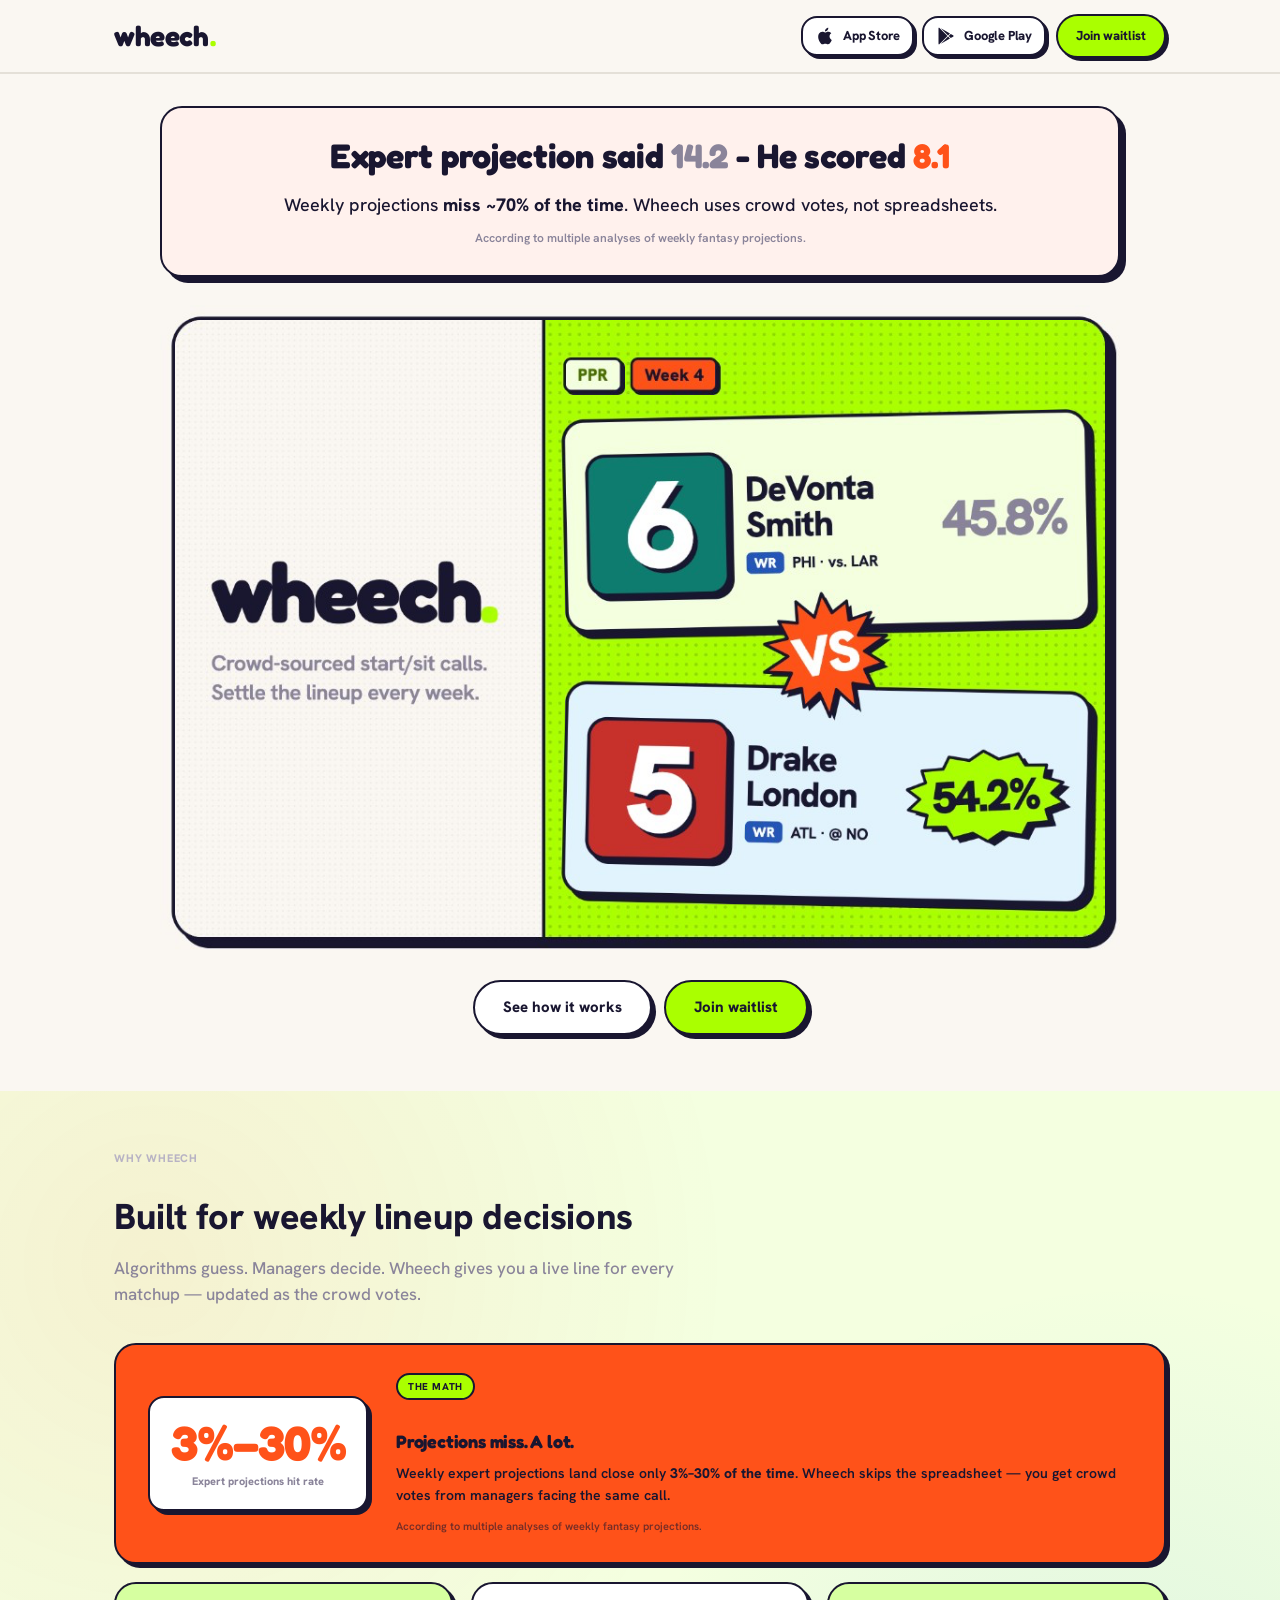
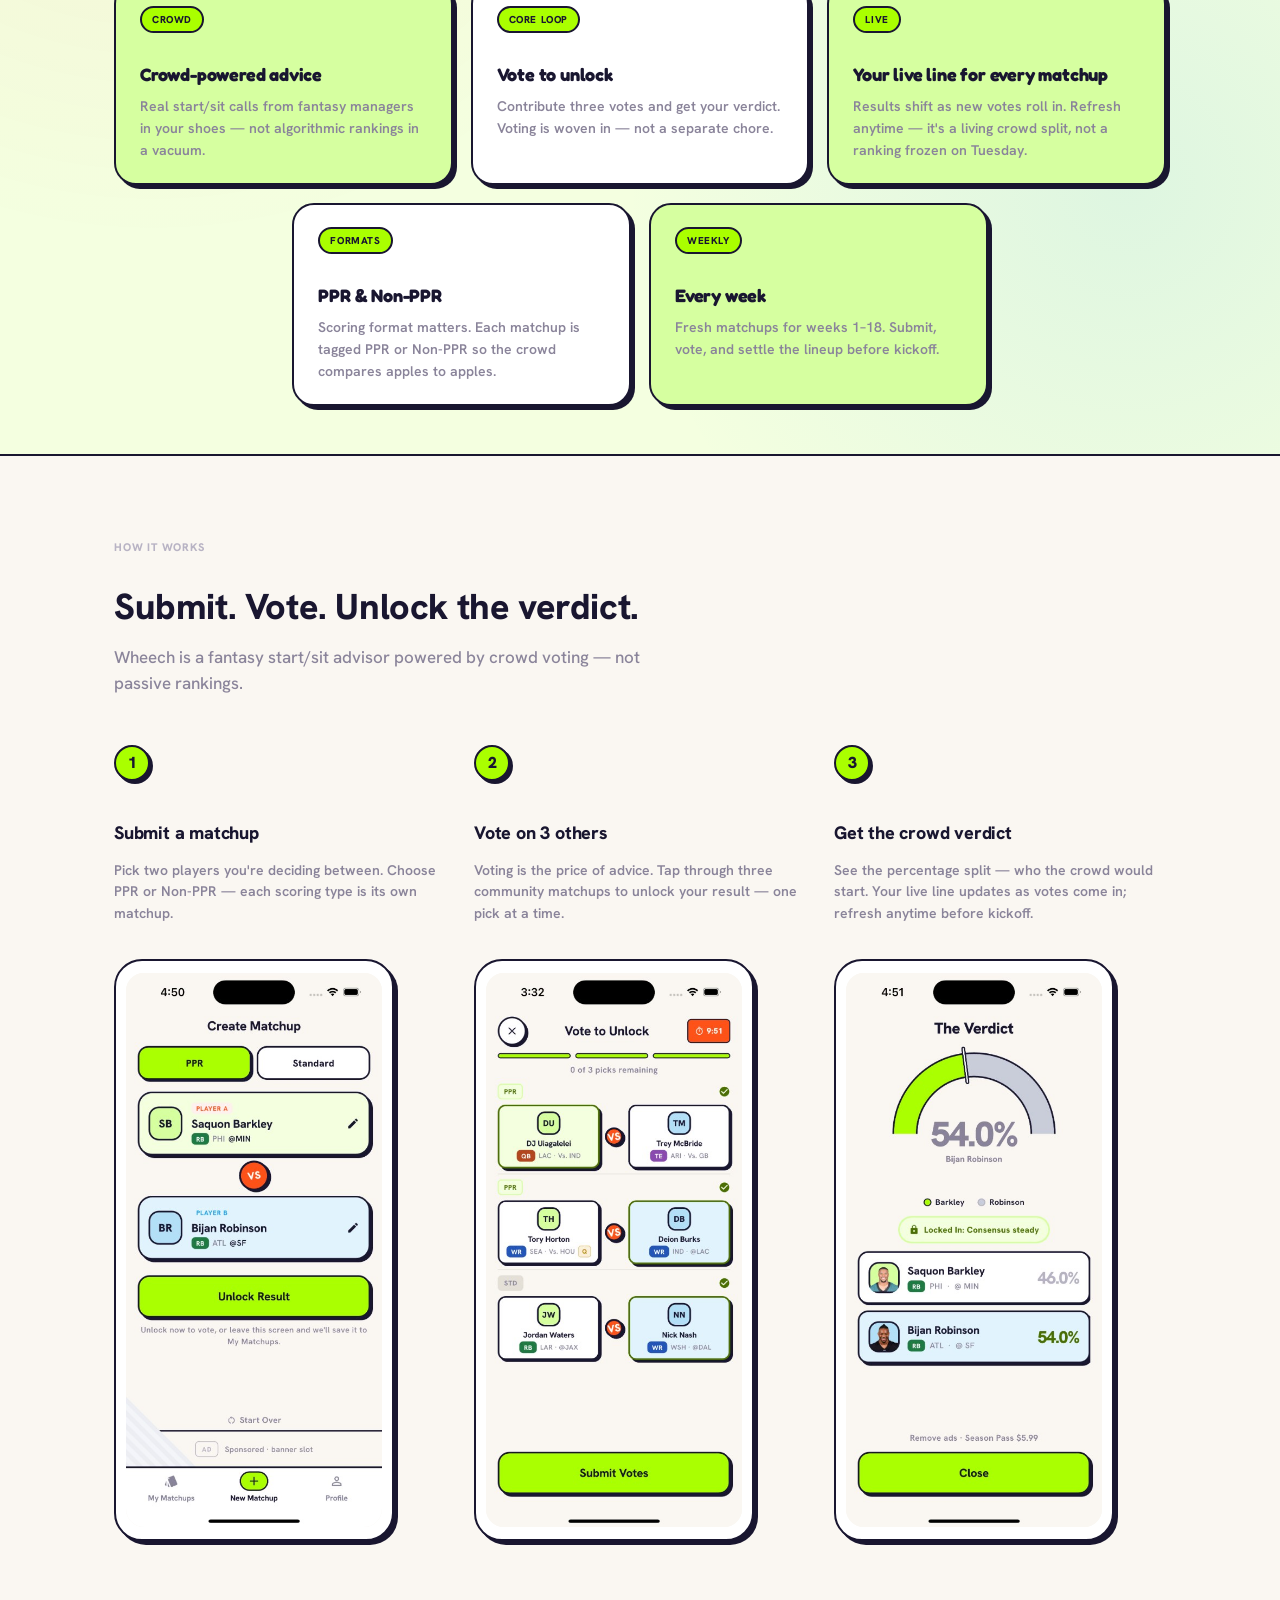
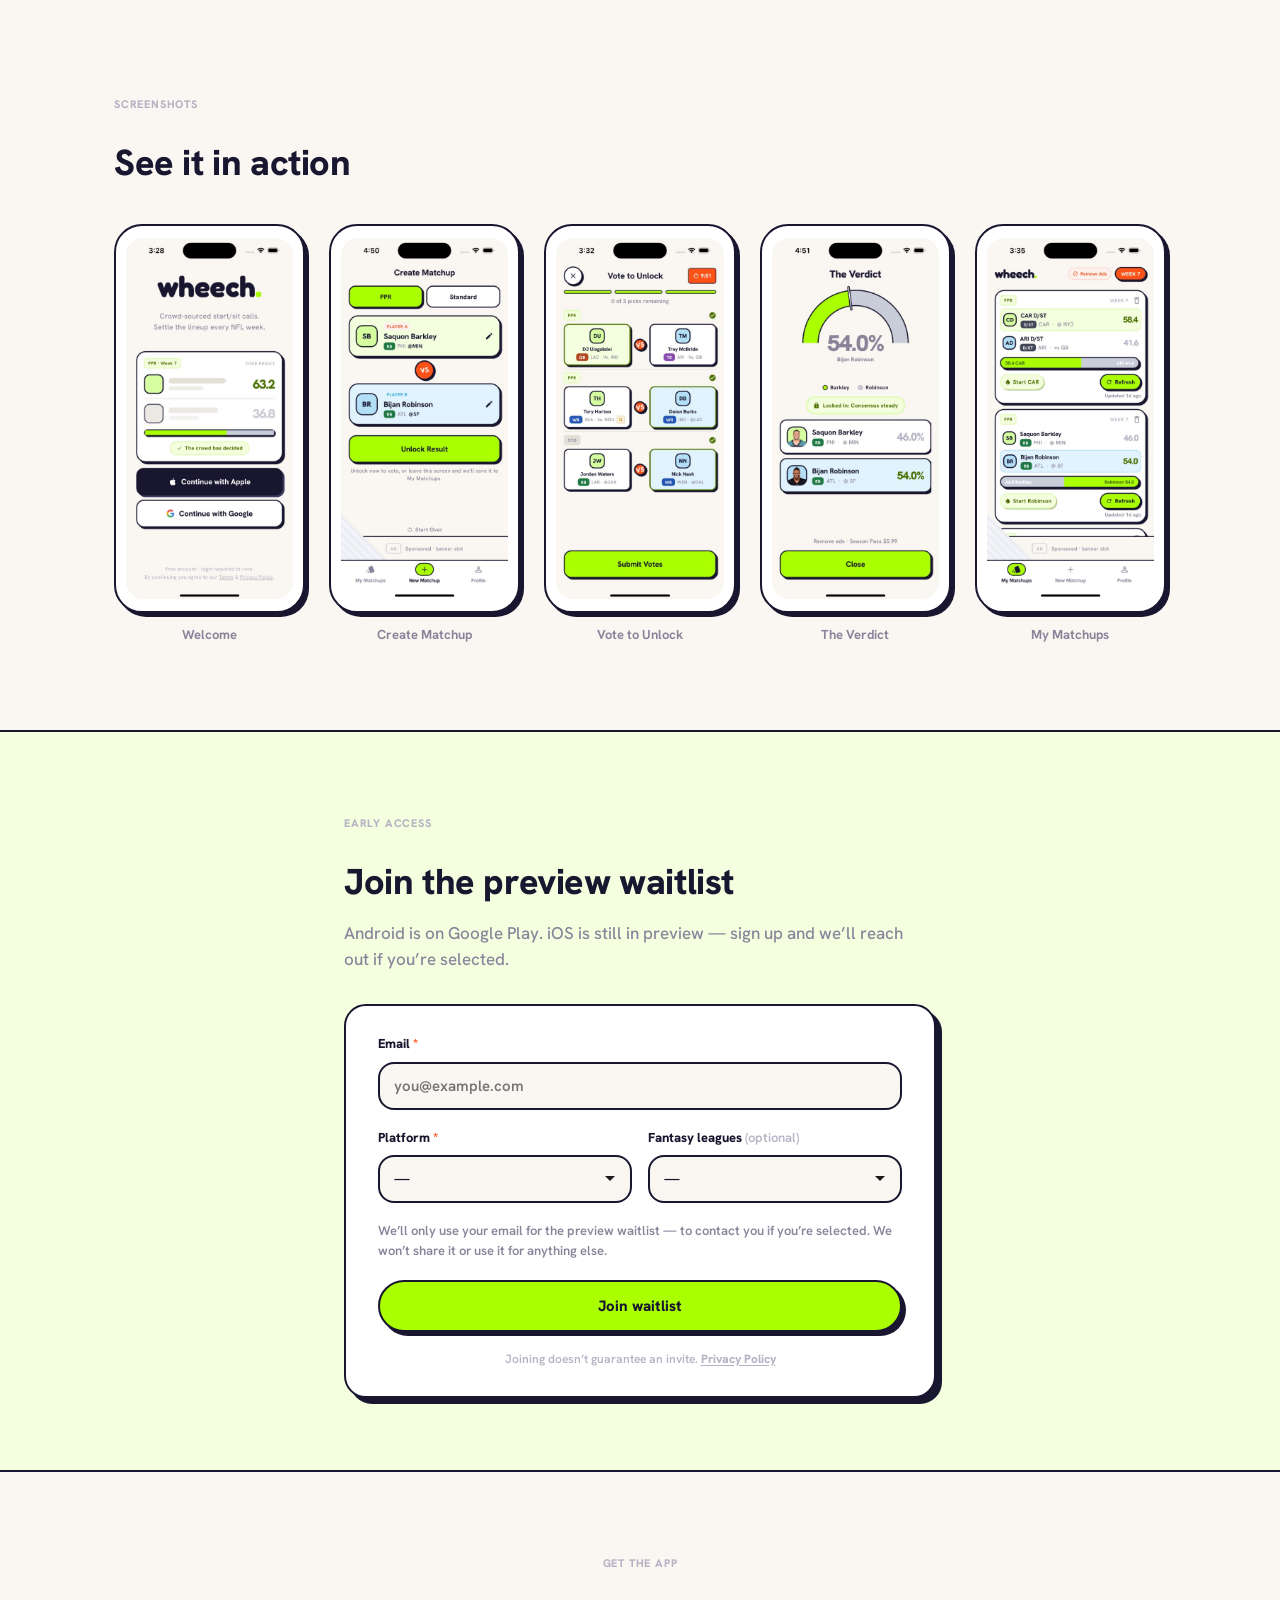
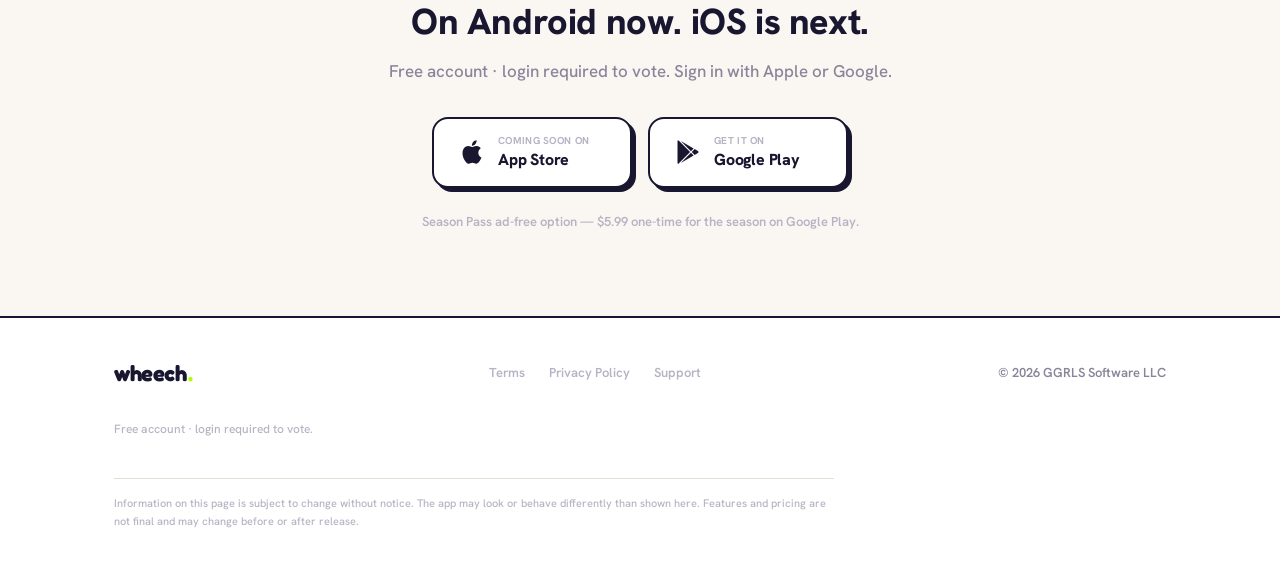
==== commit a275111b: "Replace the homepage hero with the Smith vs London number-block graphic. Co-authored-by: Cursor <cur" ====
--- a/index.html
+++ b/index.html
@@ -59,10 +59,10 @@
           <figure class="hero-art" aria-label="Wheech — crowd-sourced start/sit calls">
             <img
               src="images/screenshots/og-image.png"
-              alt="Wheech — Crowd-sourced start/sit calls. DeVonta Smith vs Mike Evans crowd verdict."
+              alt="Wheech — Crowd-sourced start/sit calls. DeVonta Smith versus Drake London."
               class="hero-art__img"
-              width="1200"
-              height="630"
+              width="1024"
+              height="691"
             >
           </figure>
           <div class="hero__actions">
--- a/css/site.css
+++ b/css/site.css
@@ -454,11 +454,6 @@
   margin: 0;
   width: 100%;
   max-width: 960px;
-  border: var(--wh-stroke) solid var(--wh-ink);
-  border-radius: var(--wh-radius-xl);
-  box-shadow: 6px 6px 0 var(--wh-ink);
-  overflow: hidden;
-  background: var(--wh-surface);
 }
 
 .hero-art__img {
@@ -1088,11 +1083,6 @@
 
   .hook-stat {
     padding: 22px 20px;
-    border-radius: var(--wh-radius-lg);
-    box-shadow: 4px 4px 0 var(--wh-ink);
-  }
-
-  .hero-art {
     border-radius: var(--wh-radius-lg);
     box-shadow: 4px 4px 0 var(--wh-ink);
   }
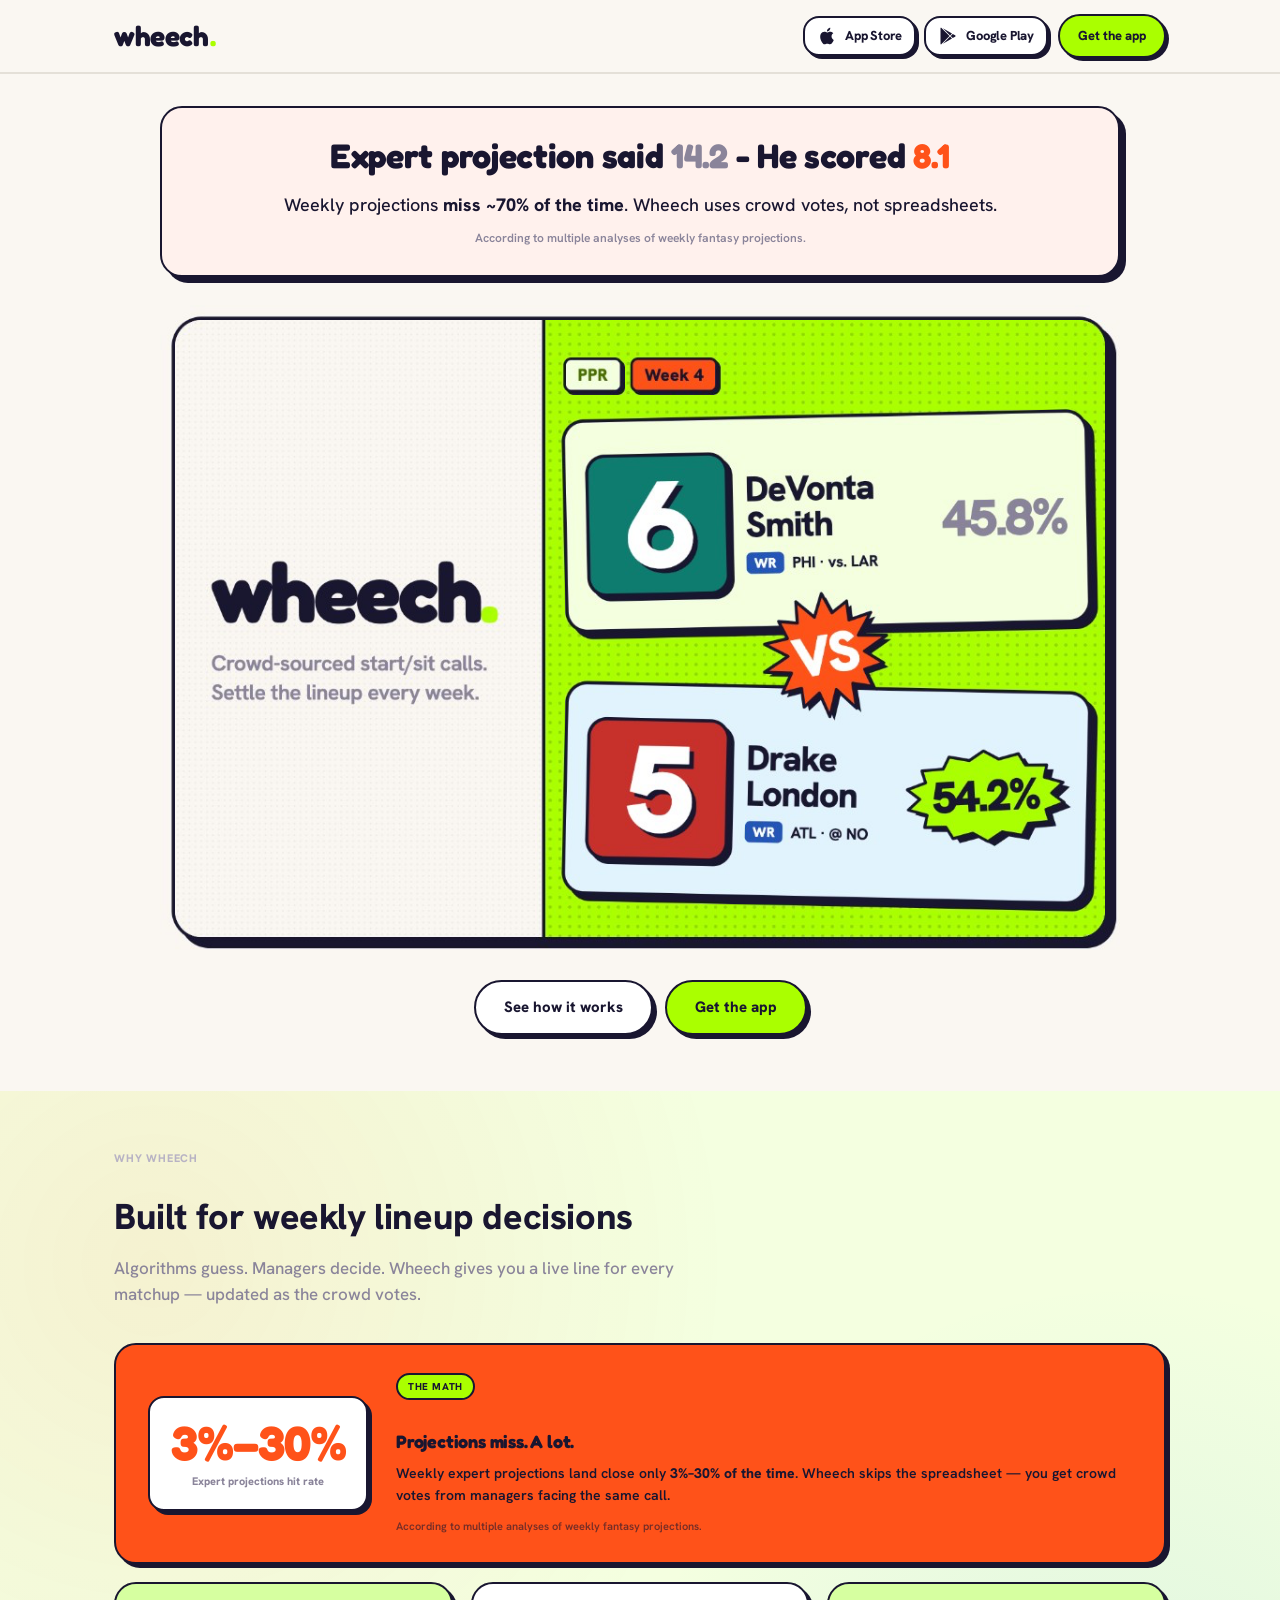
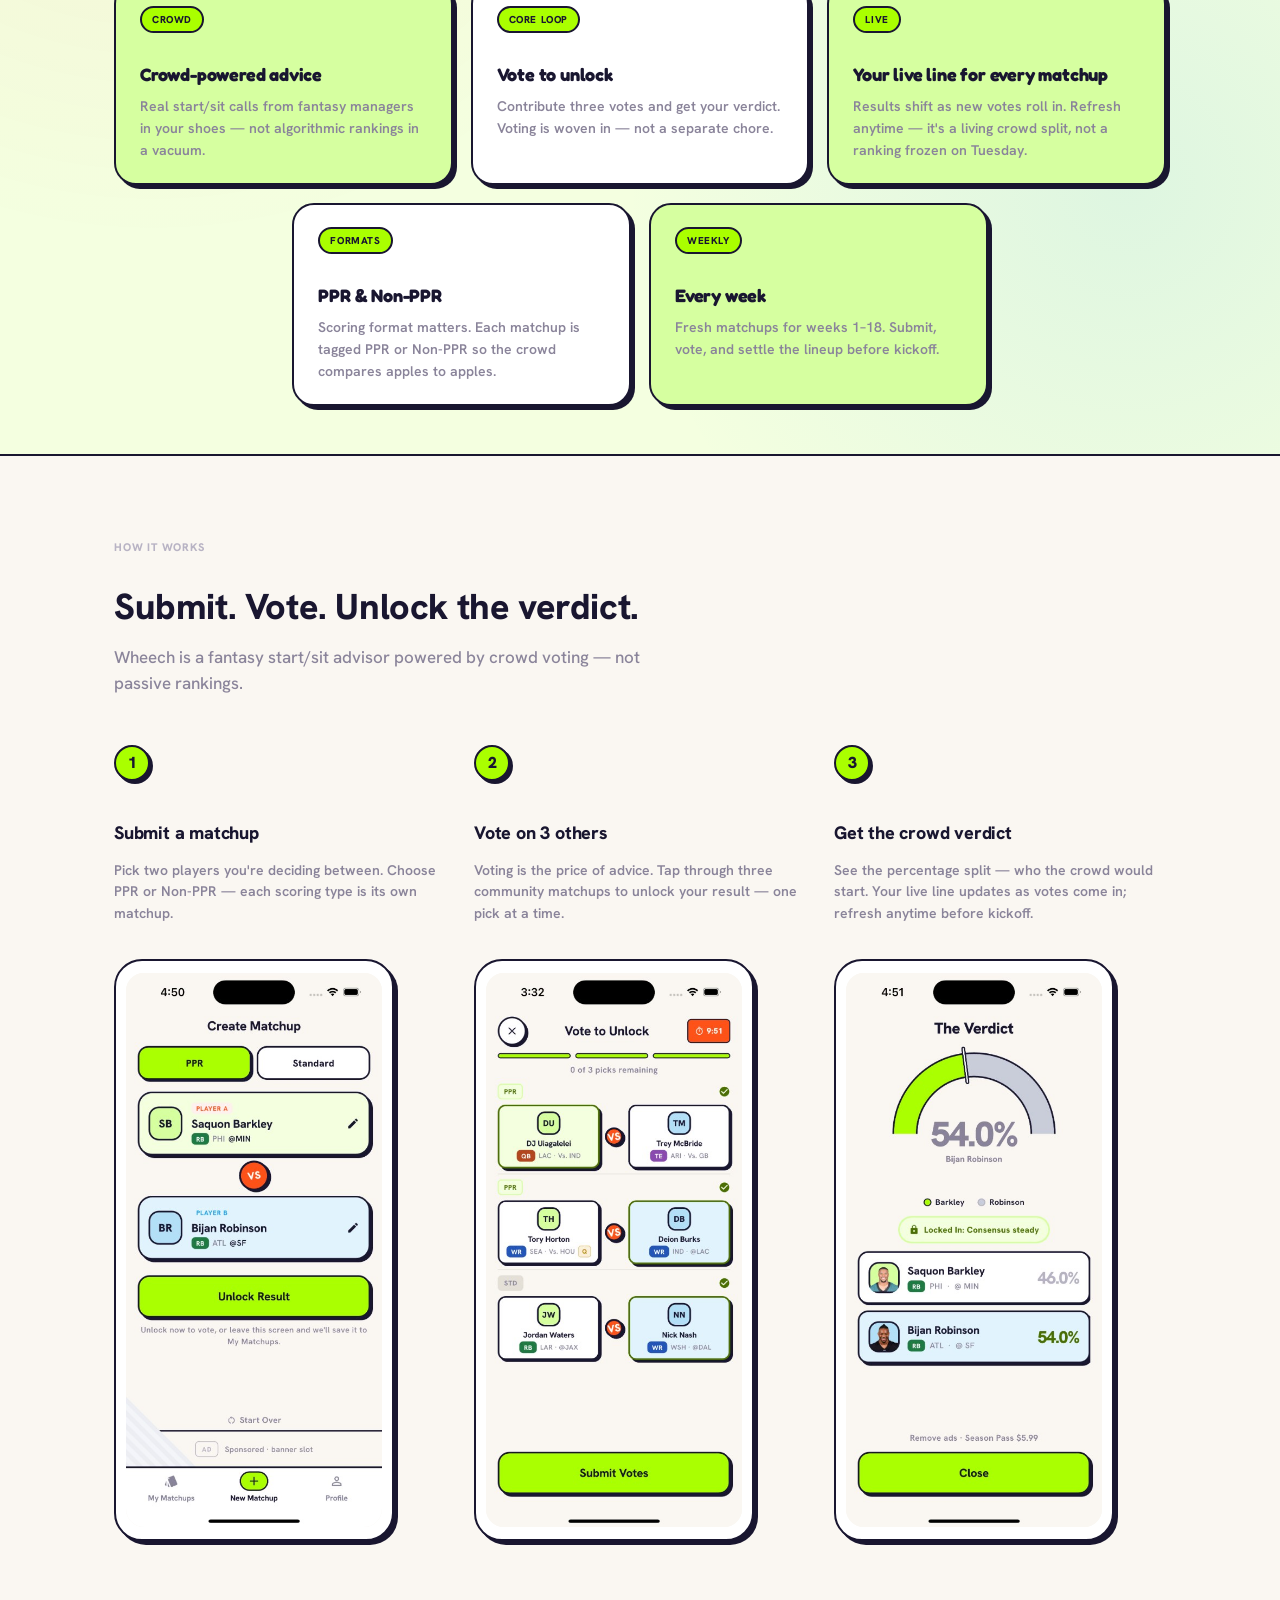
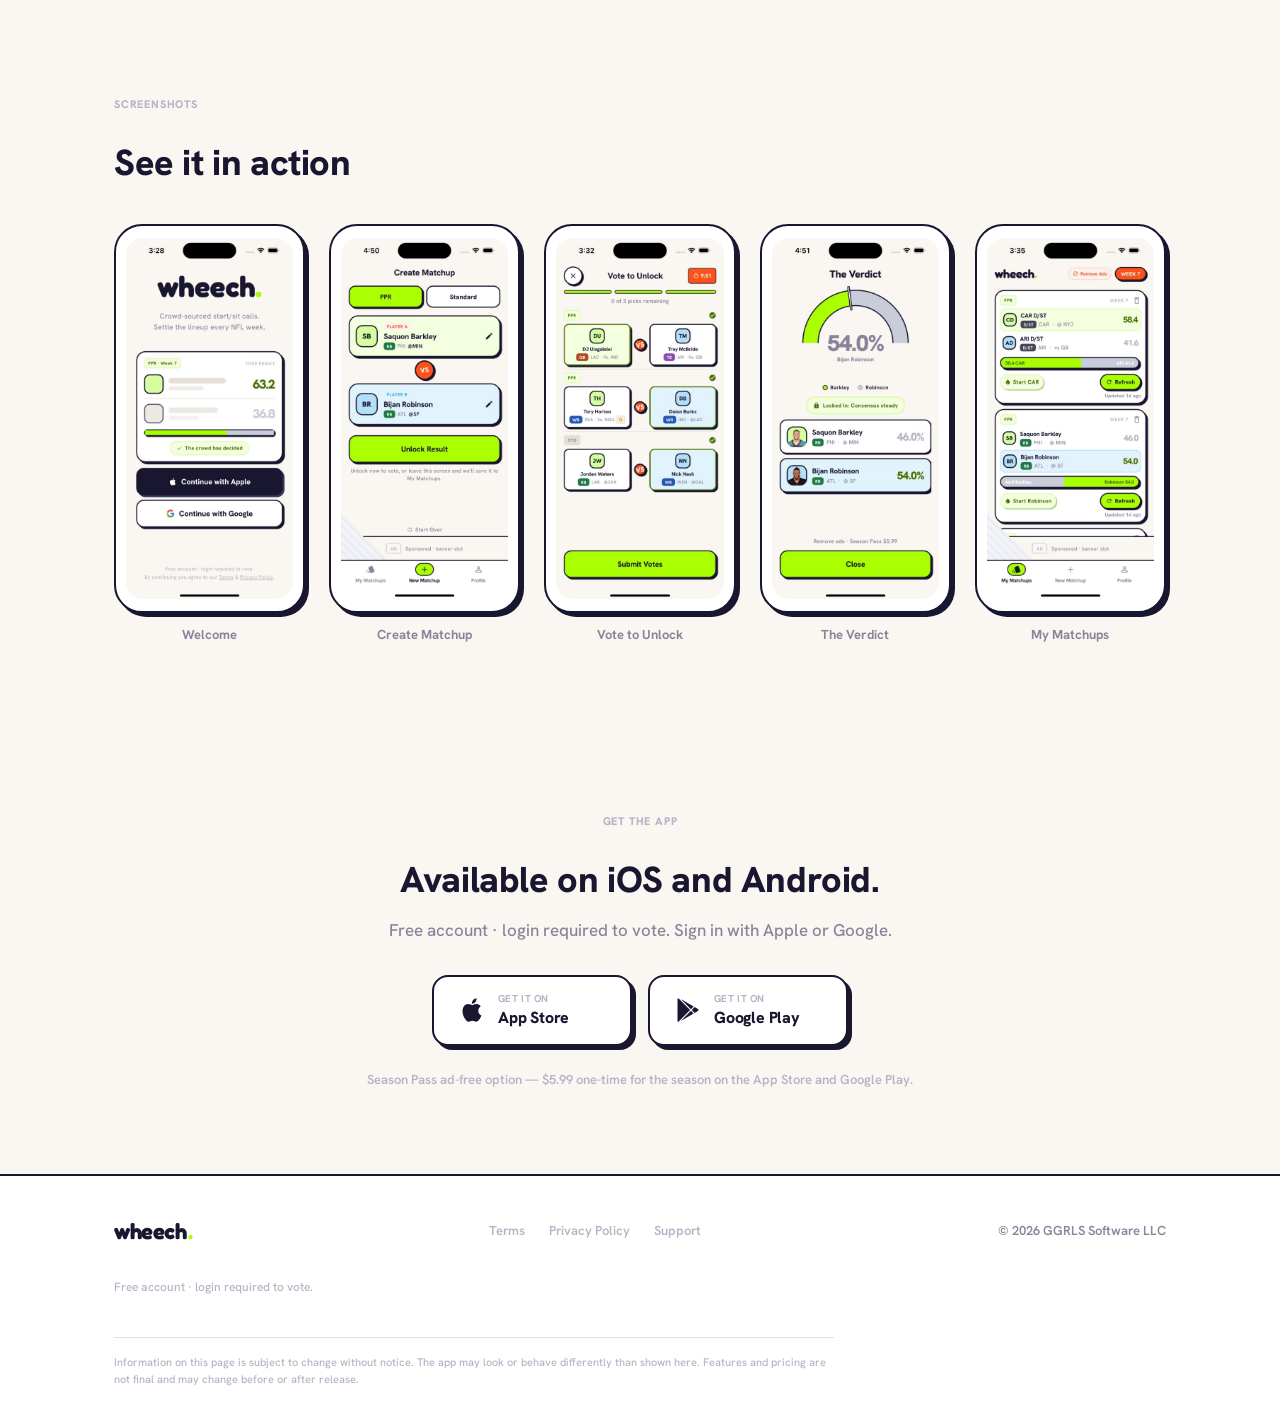
==== commit 6c3bbea5: "Link the homepage App Store badges to the live iOS listing. Co-authored-by: Cursor <cursoragent@curs" ====
--- a/index.html
+++ b/index.html
@@ -25,7 +25,7 @@
         <a href="#" class="wh-wordmark" aria-label="Wheech home">wheech<span class="wh-dot">.</span></a>
         <div class="site-nav__actions">
           <div class="site-nav__stores" aria-label="Download the app">
-            <a href="#early-access" class="store-badge store-badge--nav" aria-label="App Store — join preview waitlist">
+            <a href="https://apps.apple.com/us/app/wheech/id6811714040" class="store-badge store-badge--nav" aria-label="Get Wheech on the App Store" target="_blank" rel="noopener noreferrer">
               <svg class="store-badge__icon" viewBox="0 0 24 24" fill="currentColor" aria-hidden="true"><path d="M18.71 19.5c-.83 1.24-1.71 2.45-3.05 2.47-1.34.03-1.77-.79-3.29-.79-1.53 0-2 .77-3.27.82-1.31.05-2.3-1.32-3.14-2.53C4.25 17 2.94 12.45 4.7 9.39c.87-1.52 2.43-2.48 4.12-2.51 1.28-.02 2.5.87 3.29.87.78 0 2.26-1.07 3.81-.91.65.03 2.47.26 3.64 1.98-.09.06-2.17 1.28-2.15 3.81.03 3.02 2.65 4.03 2.68 4.04-.03.07-.42 1.44-1.38 2.83M13 3.5c.73-.83 1.94-1.46 2.94-1.5.13 1.17-.34 2.35-1.04 3.19-.69.85-1.83 1.51-2.95 1.42-.15-1.15.41-2.35 1.05-3.11z"/></svg>
               <span class="store-badge__text">
                 <span class="store-badge__label">App Store</span>
@@ -38,7 +38,7 @@
               </span>
             </a>
           </div>
-          <span class="site-nav__cta"><a href="#early-access" class="site-nav__cta-link">Join waitlist</a></span>
+          <span class="site-nav__cta"><a href="#get-app" class="site-nav__cta-link">Get the app</a></span>
         </div>
       </div>
     </header>
@@ -67,7 +67,7 @@
           </figure>
           <div class="hero__actions">
             <a href="#how-it-works" class="hero__cta hero__cta--ghost">See how it works</a>
-            <a href="#early-access" class="hero__cta">Join waitlist</a>
+            <a href="#get-app" class="hero__cta">Get the app</a>
           </div>
         </div>
       </section>
@@ -288,96 +288,20 @@
         </div>
       </section>
 
-      <section class="section early-access" id="early-access">
-        <div class="container early-access__inner">
-          <p class="section__eyebrow">Early access</p>
-          <h2 class="section__title">Join the preview waitlist</h2>
-          <p class="section__lead">Android is on Google Play. iOS is still in preview &mdash; sign up and we&rsquo;ll reach out if you&rsquo;re selected.</p>
-
-          <div class="early-access__card">
-            <div id="preview-signup-panel-form">
-              <form id="preview-signup-form" class="preview-form">
-                <div class="preview-form__field">
-                  <label class="preview-form__label" for="preview-email">Email <span class="preview-form__required">*</span></label>
-                  <input
-                    class="preview-form__input"
-                    type="email"
-                    id="preview-email"
-                    name="email"
-                    autocomplete="email"
-                    inputmode="email"
-                    required
-                    placeholder="you@example.com"
-                  >
-                </div>
-
-                <div class="preview-form__row">
-                  <div class="preview-form__field">
-                    <label class="preview-form__label" for="preview-platform">Platform <span class="preview-form__required">*</span></label>
-                    <select class="preview-form__input preview-form__select" id="preview-platform" name="platform" required>
-                      <option value="" disabled selected>—</option>
-                      <option value="ios">iOS</option>
-                      <option value="android">Android</option>
-                      <option value="both">Both</option>
-                    </select>
-                  </div>
-
-                  <div class="preview-form__field">
-                    <label class="preview-form__label" for="preview-leagues">Fantasy leagues <span class="preview-form__optional">(optional)</span></label>
-                    <select class="preview-form__input preview-form__select" id="preview-leagues" name="league_count">
-                      <option value="" selected>—</option>
-                      <option value="1">1</option>
-                      <option value="2">2</option>
-                      <option value="more">3+</option>
-                    </select>
-                  </div>
-                </div>
-
-                <p class="preview-form__privacy">
-                  We&rsquo;ll only use your email for the preview waitlist &mdash; to contact you if you&rsquo;re selected. We won&rsquo;t share it or use it for anything else.
-                </p>
-
-                <!-- Honeypot: leave empty -->
-                <div class="preview-form__hp" aria-hidden="true">
-                  <label for="preview-website">Website</label>
-                  <input type="text" id="preview-website" name="website" tabindex="-1" autocomplete="off">
-                </div>
-
-                <p id="preview-signup-error" class="preview-form__error" role="alert" hidden></p>
-
-                <button type="submit" class="preview-form__submit" id="preview-signup-submit">Join waitlist</button>
-
-                <p class="preview-form__fineprint">
-                  Joining doesn&rsquo;t guarantee an invite.
-                  <a href="/privacy">Privacy Policy</a>
-                </p>
-              </form>
-            </div>
-
-            <div id="preview-signup-panel-success" class="preview-success" hidden tabindex="-1">
-              <h3 class="preview-success__title">You&rsquo;re on the list!</h3>
-              <p class="preview-success__body">
-                Thanks for signing up &mdash; glad you&rsquo;re interested in Wheech. If you&rsquo;re selected for the preview, we&rsquo;ll email you with next steps.
-              </p>
-            </div>
-          </div>
-        </div>
-      </section>
-
       <section class="section get-app" id="get-app">
         <div class="container">
           <p class="section__eyebrow">Get the app</p>
-          <h2 class="section__title">On Android now. iOS is next.</h2>
+          <h2 class="section__title">Available on iOS and Android.</h2>
           <p class="section__lead">Free account · login required to vote. Sign in with Apple or Google.</p>
 
           <div class="store-badges">
-            <div class="store-badge" aria-label="App Store — coming soon">
+            <a href="https://apps.apple.com/us/app/wheech/id6811714040" class="store-badge" aria-label="Get Wheech on the App Store" target="_blank" rel="noopener noreferrer">
               <svg class="store-badge__icon" viewBox="0 0 24 24" fill="currentColor" aria-hidden="true"><path d="M18.71 19.5c-.83 1.24-1.71 2.45-3.05 2.47-1.34.03-1.77-.79-3.29-.79-1.53 0-2 .77-3.27.82-1.31.05-2.3-1.32-3.14-2.53C4.25 17 2.94 12.45 4.7 9.39c.87-1.52 2.43-2.48 4.12-2.51 1.28-.02 2.5.87 3.29.87.78 0 2.26-1.07 3.81-.91.65.03 2.47.26 3.64 1.98-.09.06-2.17 1.28-2.15 3.81.03 3.02 2.65 4.03 2.68 4.04-.03.07-.42 1.44-1.38 2.83M13 3.5c.73-.83 1.94-1.46 2.94-1.5.13 1.17-.34 2.35-1.04 3.19-.69.85-1.83 1.51-2.95 1.42-.15-1.15.41-2.35 1.05-3.11z"/></svg>
               <span class="store-badge__text">
-                <span class="store-badge__small">Coming soon on</span>
+                <span class="store-badge__small">Get it on</span>
                 <span class="store-badge__label">App Store</span>
               </span>
-            </div>
+            </a>
             <a href="https://play.google.com/store/apps/details?id=com.wheech.wheech" class="store-badge" aria-label="Get Wheech on Google Play" target="_blank" rel="noopener noreferrer">
               <svg class="store-badge__icon" viewBox="0 0 24 24" fill="currentColor" aria-hidden="true"><path d="M3.609 1.814L13.792 12 3.61 22.186a1.004 1.004 0 0 1-.601-.92V2.734a1.004 1.004 0 0 1 .601-.92zm10.89 10.893l2.302 2.302-10.937 6.333 8.635-8.635zm3.199-3.198l2.807 1.626a1 1 0 0 1 0 1.73l-2.808 1.626L15.206 12l2.492-2.491zM5.864 2.658L16.8 8.99l-2.302 2.302-8.634-8.634z"/></svg>
               <span class="store-badge__text">
@@ -387,7 +311,7 @@
             </a>
           </div>
 
-          <p class="get-app__note">Season Pass ad-free option — $5.99 one-time for the season on Google Play.</p>
+          <p class="get-app__note">Season Pass ad-free option — $5.99 one-time for the season on the App Store and Google Play.</p>
         </div>
       </section>
     </main>
@@ -406,6 +330,5 @@
       </div>
     </footer>
   </div>
-  <script src="js/preview-signup.js" defer></script>
 </body>
 </html>
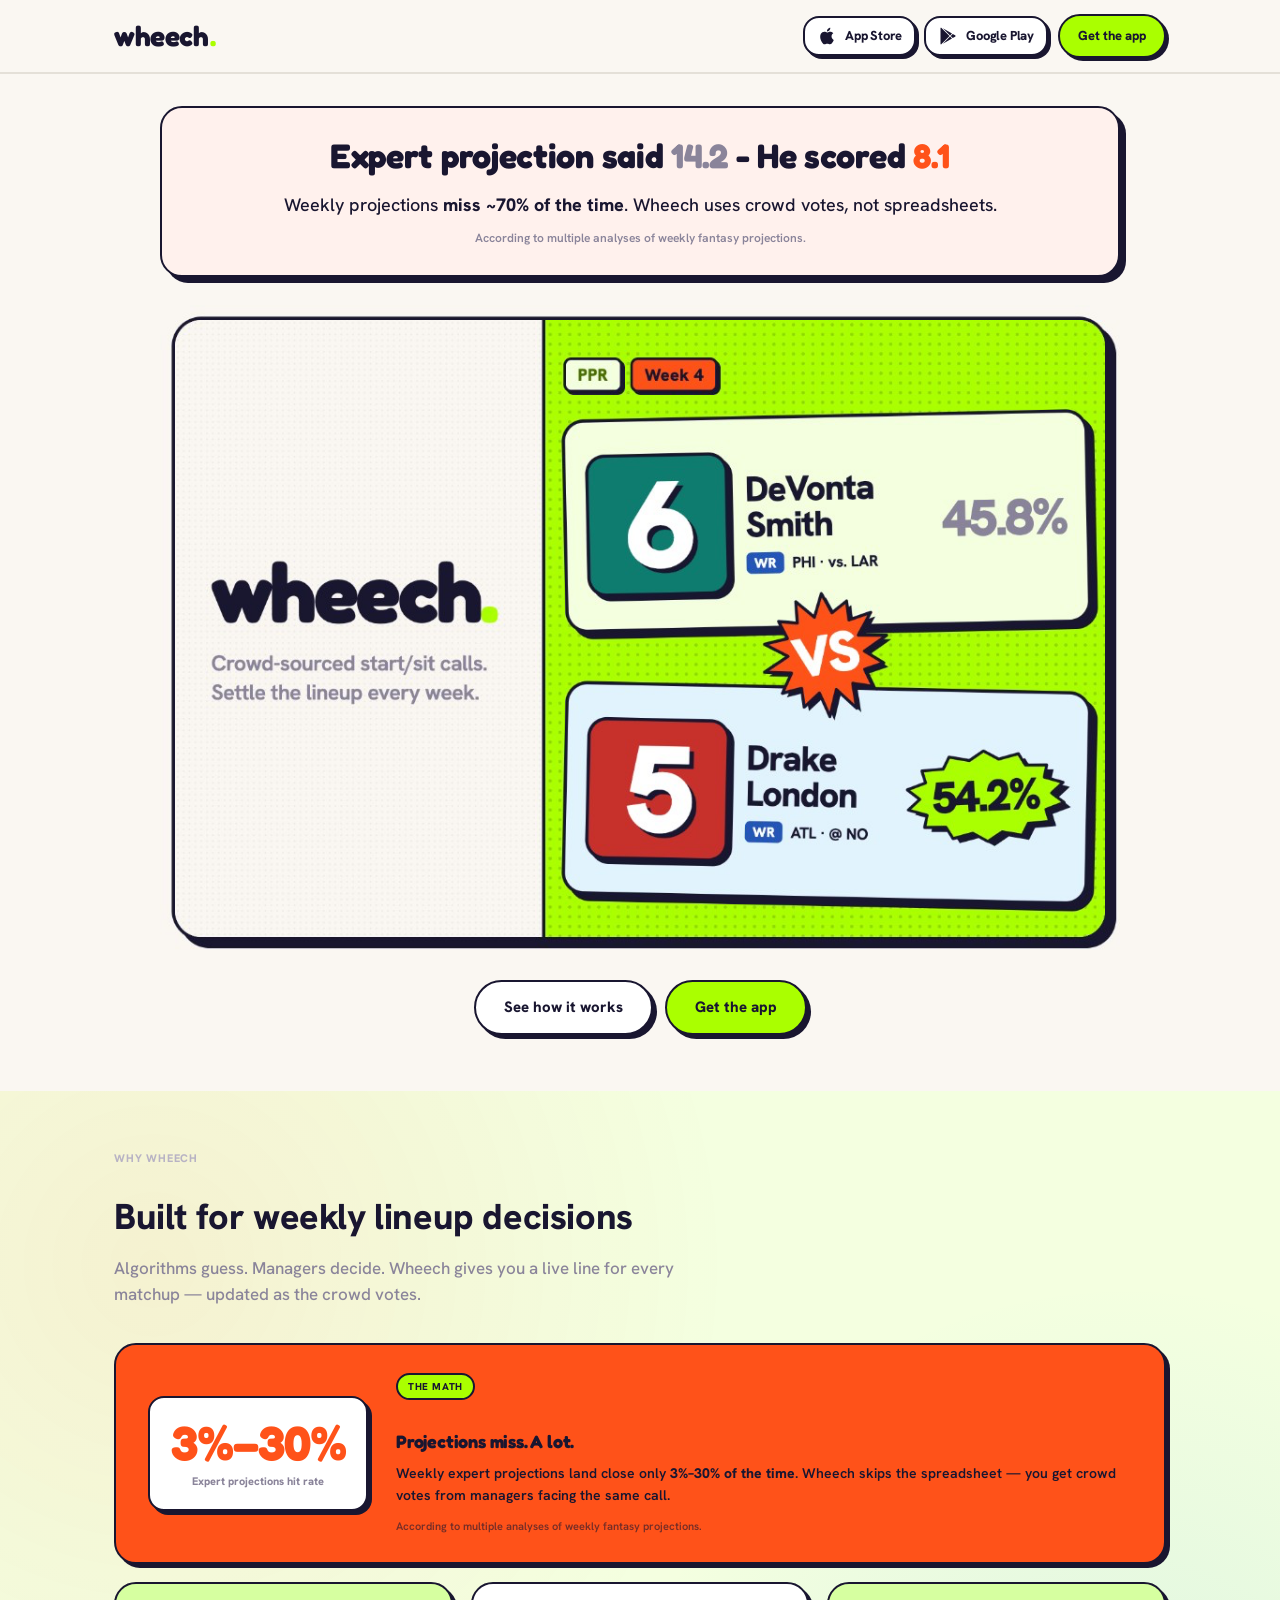
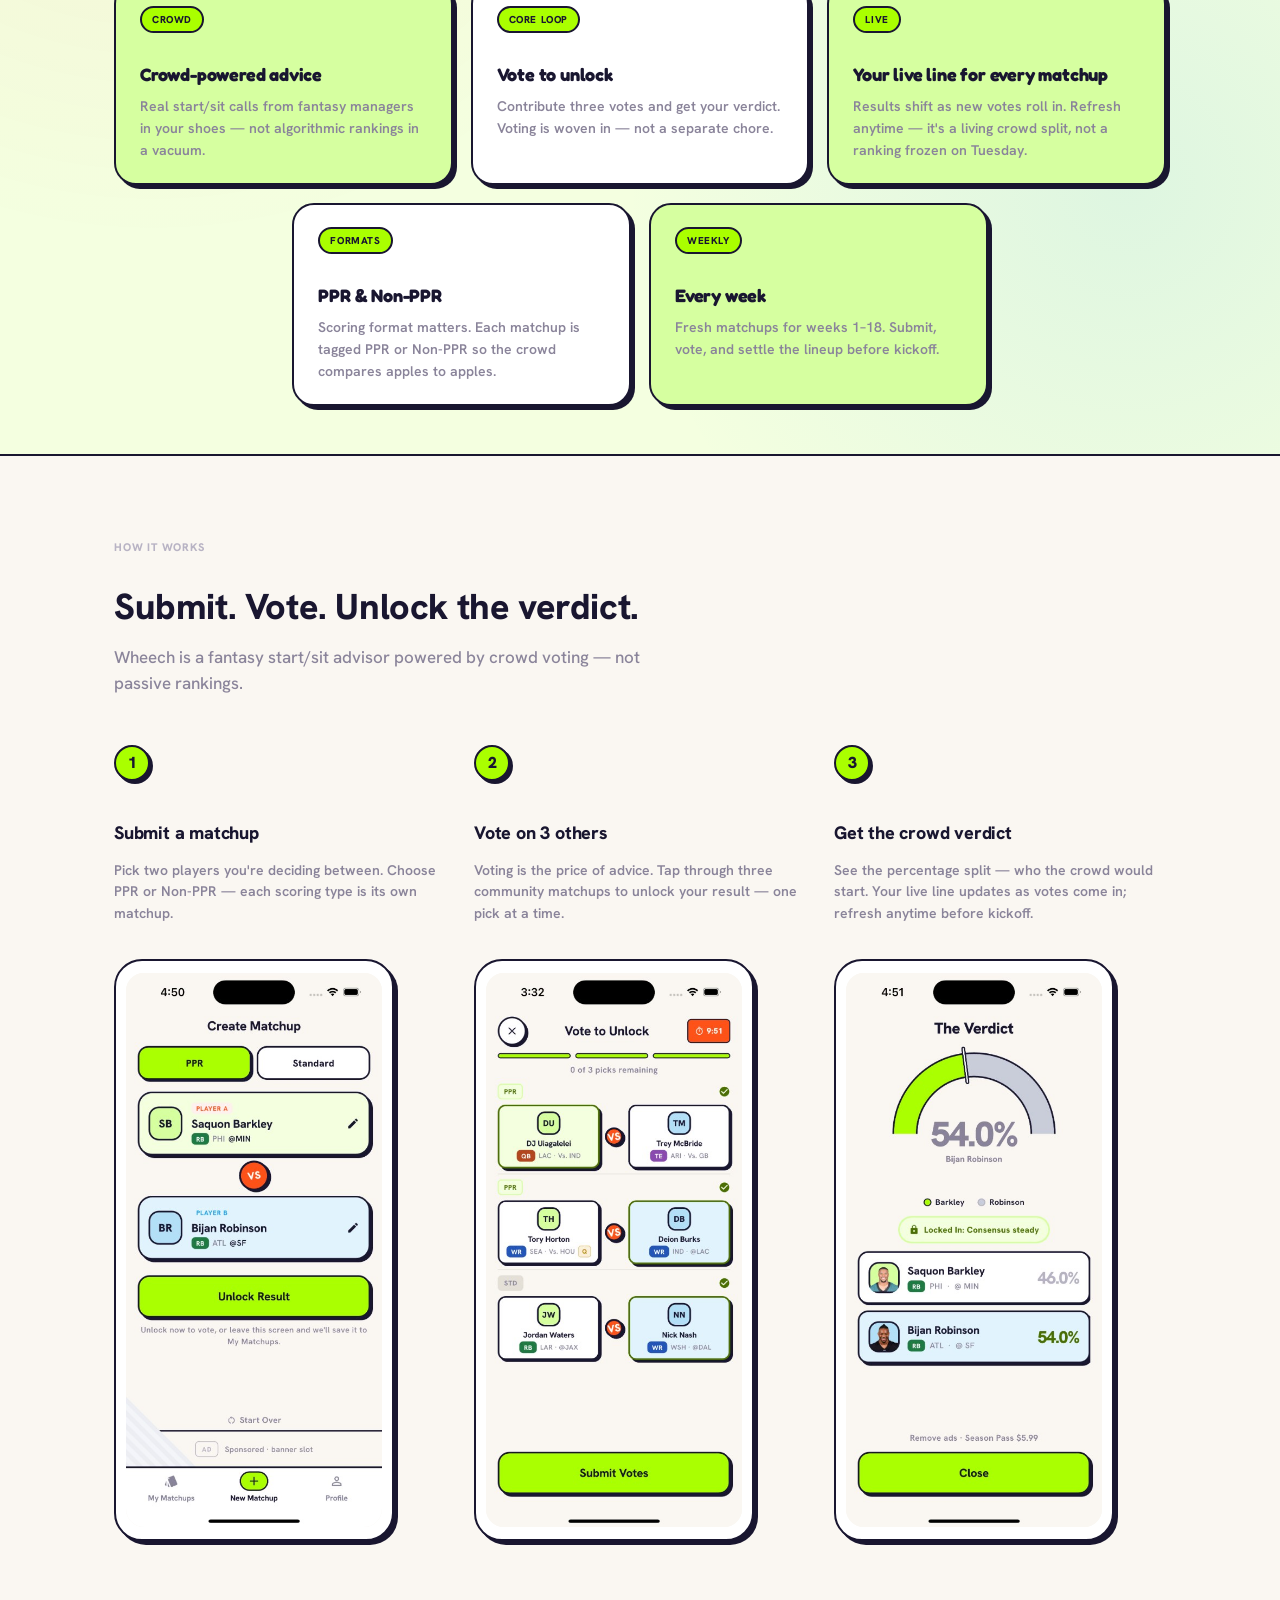
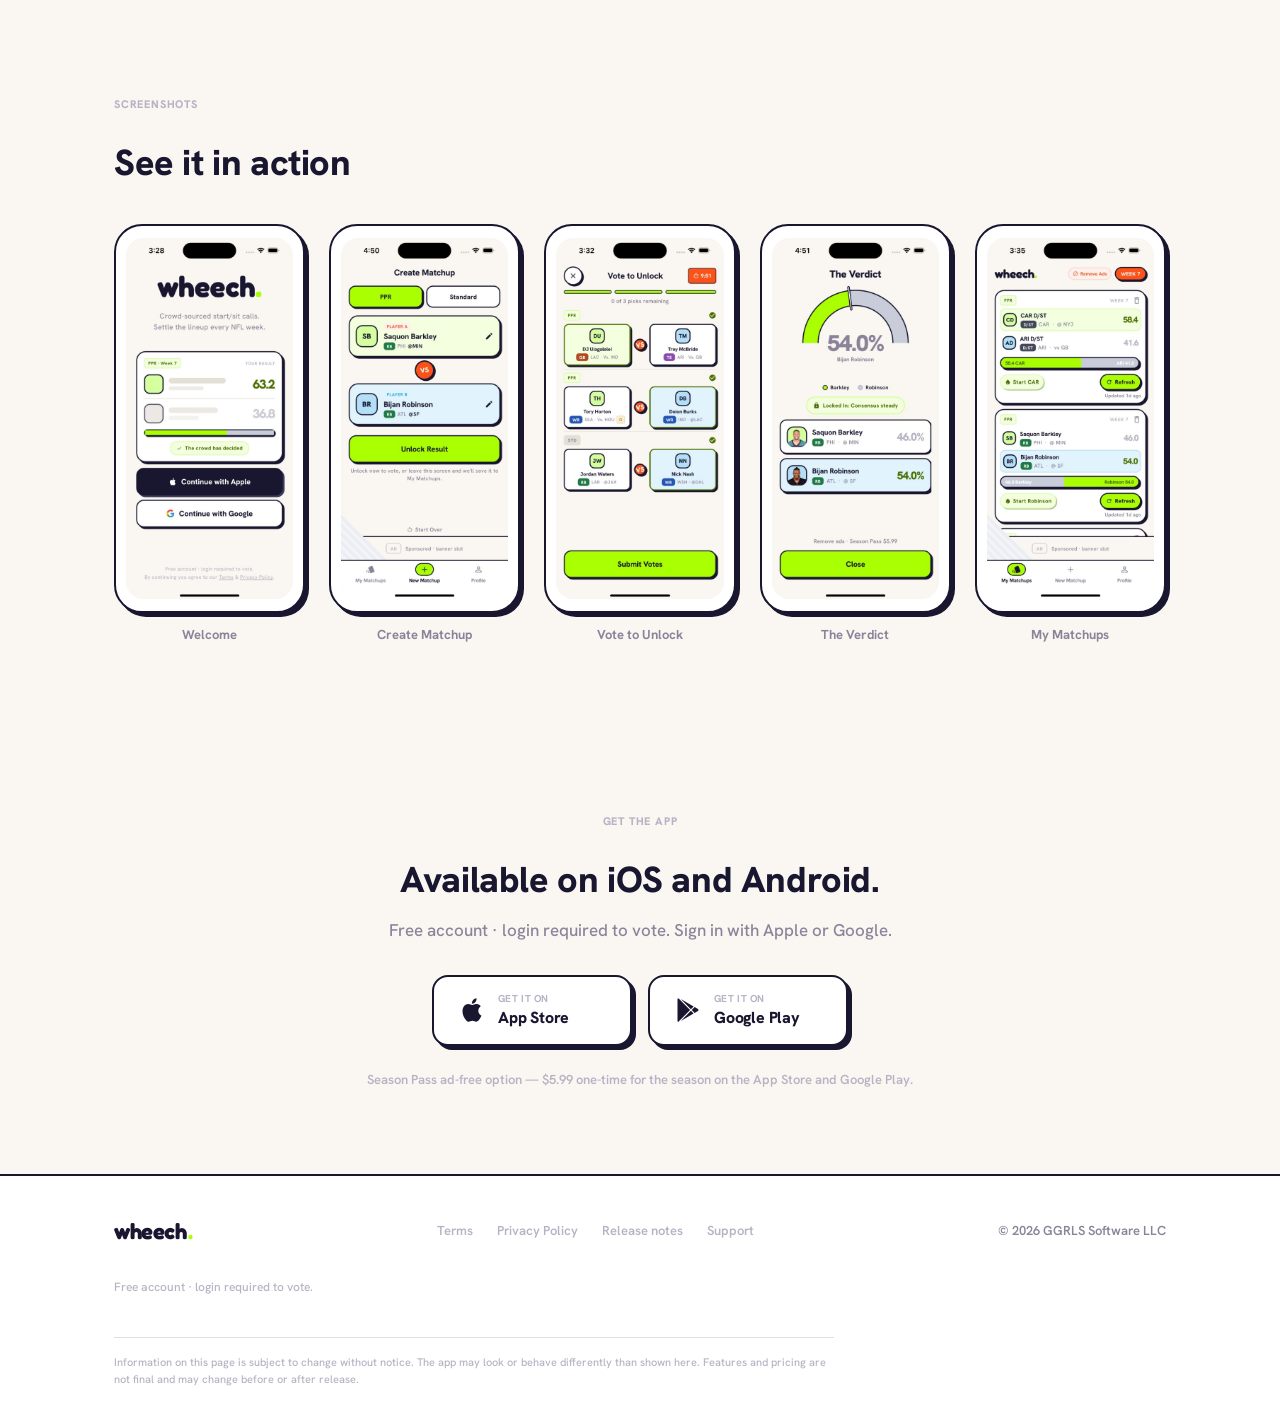
==== commit 11891d7b: "Add a release notes page and link it from the footer. Co-authored-by: Cursor <cursoragent@cursor.com" ====
--- a/index.html
+++ b/index.html
@@ -322,6 +322,7 @@
         <div class="site-footer__links">
           <a href="/terms">Terms</a>
           <a href="/privacy">Privacy Policy</a>
+          <a href="/release-notes">Release notes</a>
           <a href="/support">Support</a>
         </div>
         <p class="site-footer__copy">&copy; 2026 GGRLS Software LLC</p>
--- a/css/site.css
+++ b/css/site.css
@@ -1010,7 +1010,8 @@
 
 .site-footer__links {
   display: flex;
-  gap: 20px;
+  flex-wrap: wrap;
+  gap: 8px 20px;
   font-size: 13px;
   font-weight: 600;
   color: var(--wh-faint);
@@ -1259,6 +1260,52 @@
   font-weight: 800;
 }
 
+.release-table {
+  width: 100%;
+  border-collapse: collapse;
+}
+
+.release-table th,
+.release-table td {
+  text-align: left;
+  vertical-align: top;
+  padding: 16px 16px 16px 0;
+  border-bottom: 1px solid var(--wh-line, rgba(18, 20, 26, 0.12));
+}
+
+.release-table thead th {
+  font-size: 12px;
+  font-weight: 800;
+  letter-spacing: 0.04em;
+  text-transform: uppercase;
+  color: var(--wh-faint);
+  padding-top: 0;
+}
+
+.release-table th[scope="row"] {
+  font-size: 14px;
+  font-weight: 800;
+  letter-spacing: 0;
+  text-transform: none;
+  color: var(--wh-ink);
+  white-space: nowrap;
+}
+
+.release-table .release-when {
+  font-size: 13px;
+  font-weight: 600;
+  color: var(--wh-muted);
+  white-space: nowrap;
+}
+
+.release-table ul {
+  margin: 0;
+}
+
+.release-table li:last-child {
+  margin-bottom: 0;
+}
+
 @media (max-width: 640px) {
   .legal-main {
     padding: 28px 0 48px;
@@ -1267,4 +1314,37 @@
   .legal-doc__intro {
     font-size: 15px;
   }
-}
+
+  .release-table thead {
+    display: none;
+  }
+
+  .release-table,
+  .release-table tbody,
+  .release-table tr,
+  .release-table td,
+  .release-table th[scope="row"] {
+    display: block;
+    width: 100%;
+  }
+
+  .release-table tr {
+    padding: 16px 0;
+    border-bottom: 1px solid var(--wh-line, rgba(18, 20, 26, 0.12));
+  }
+
+  .release-table td,
+  .release-table th[scope="row"] {
+    border: 0;
+    padding: 0;
+  }
+
+  .release-table td + td {
+    margin-top: 6px;
+  }
+
+  .release-table th[scope="row"],
+  .release-table .release-when {
+    white-space: normal;
+  }
+}
